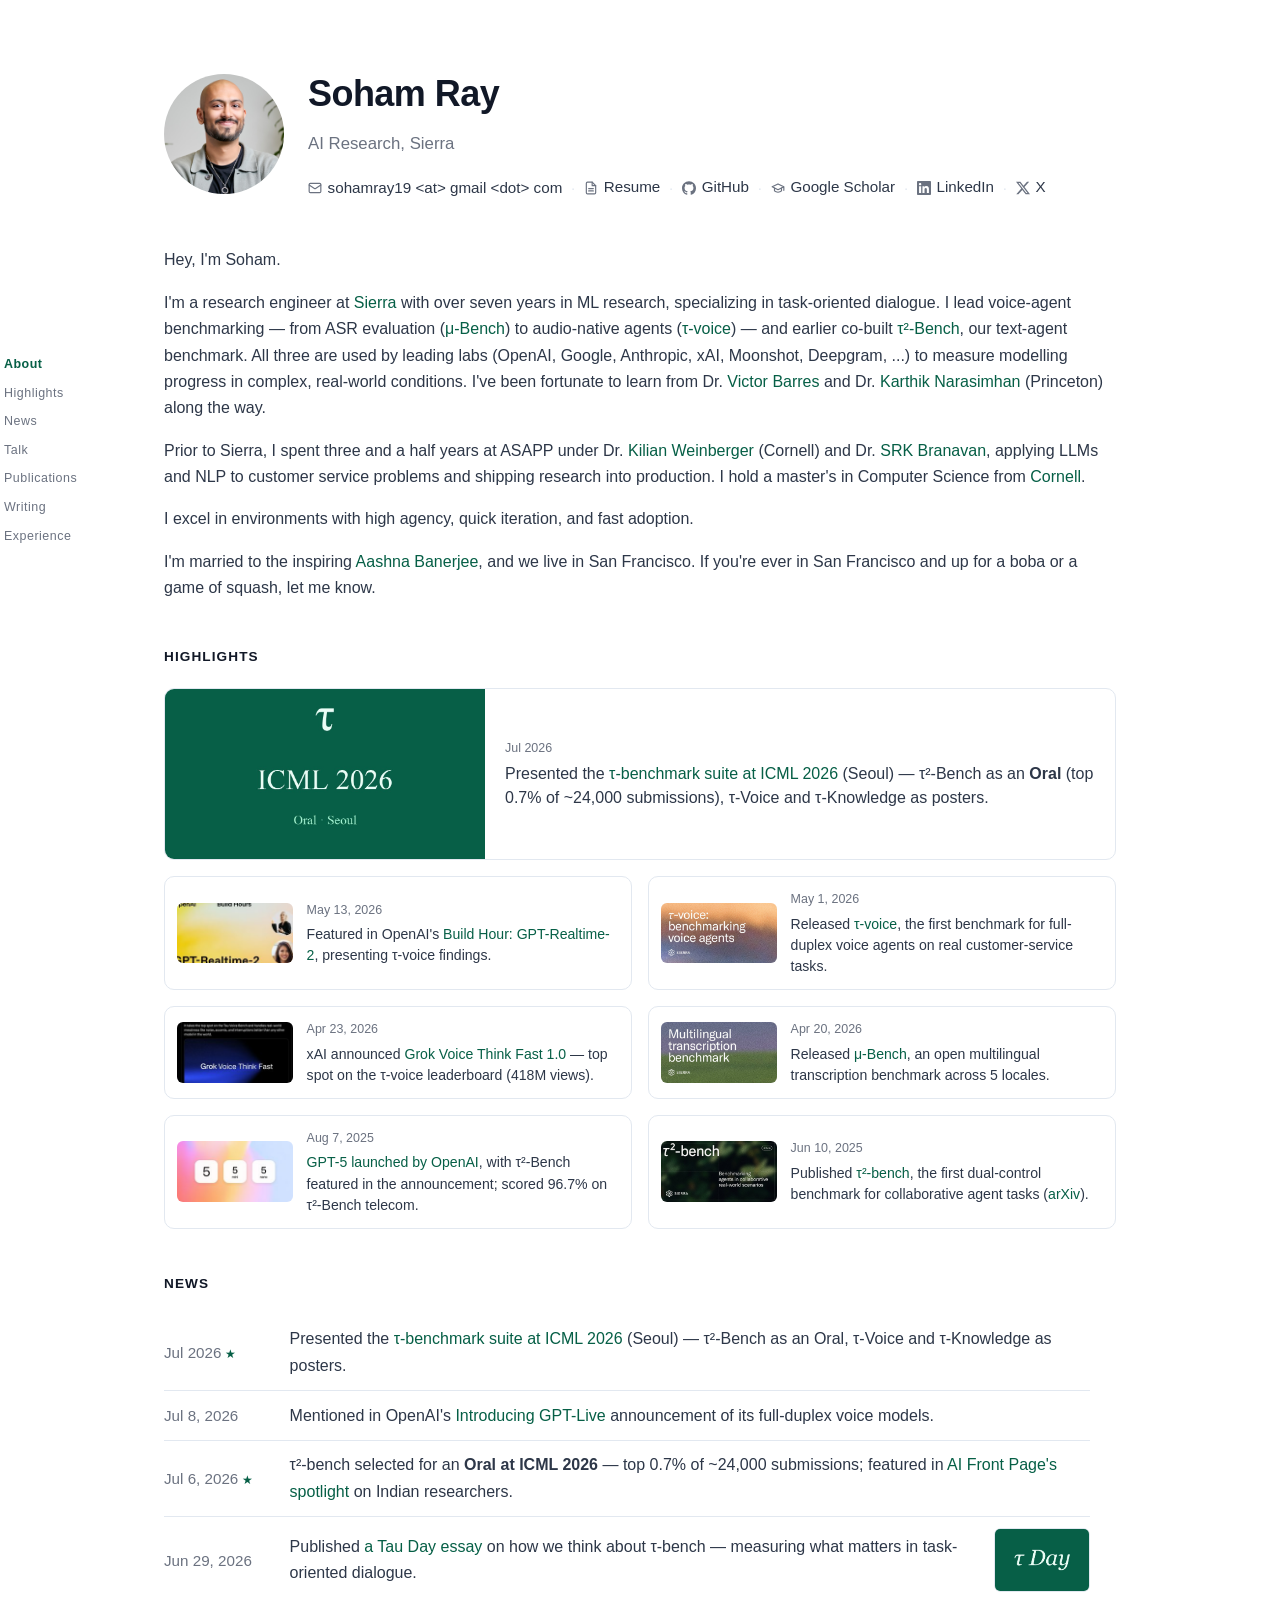
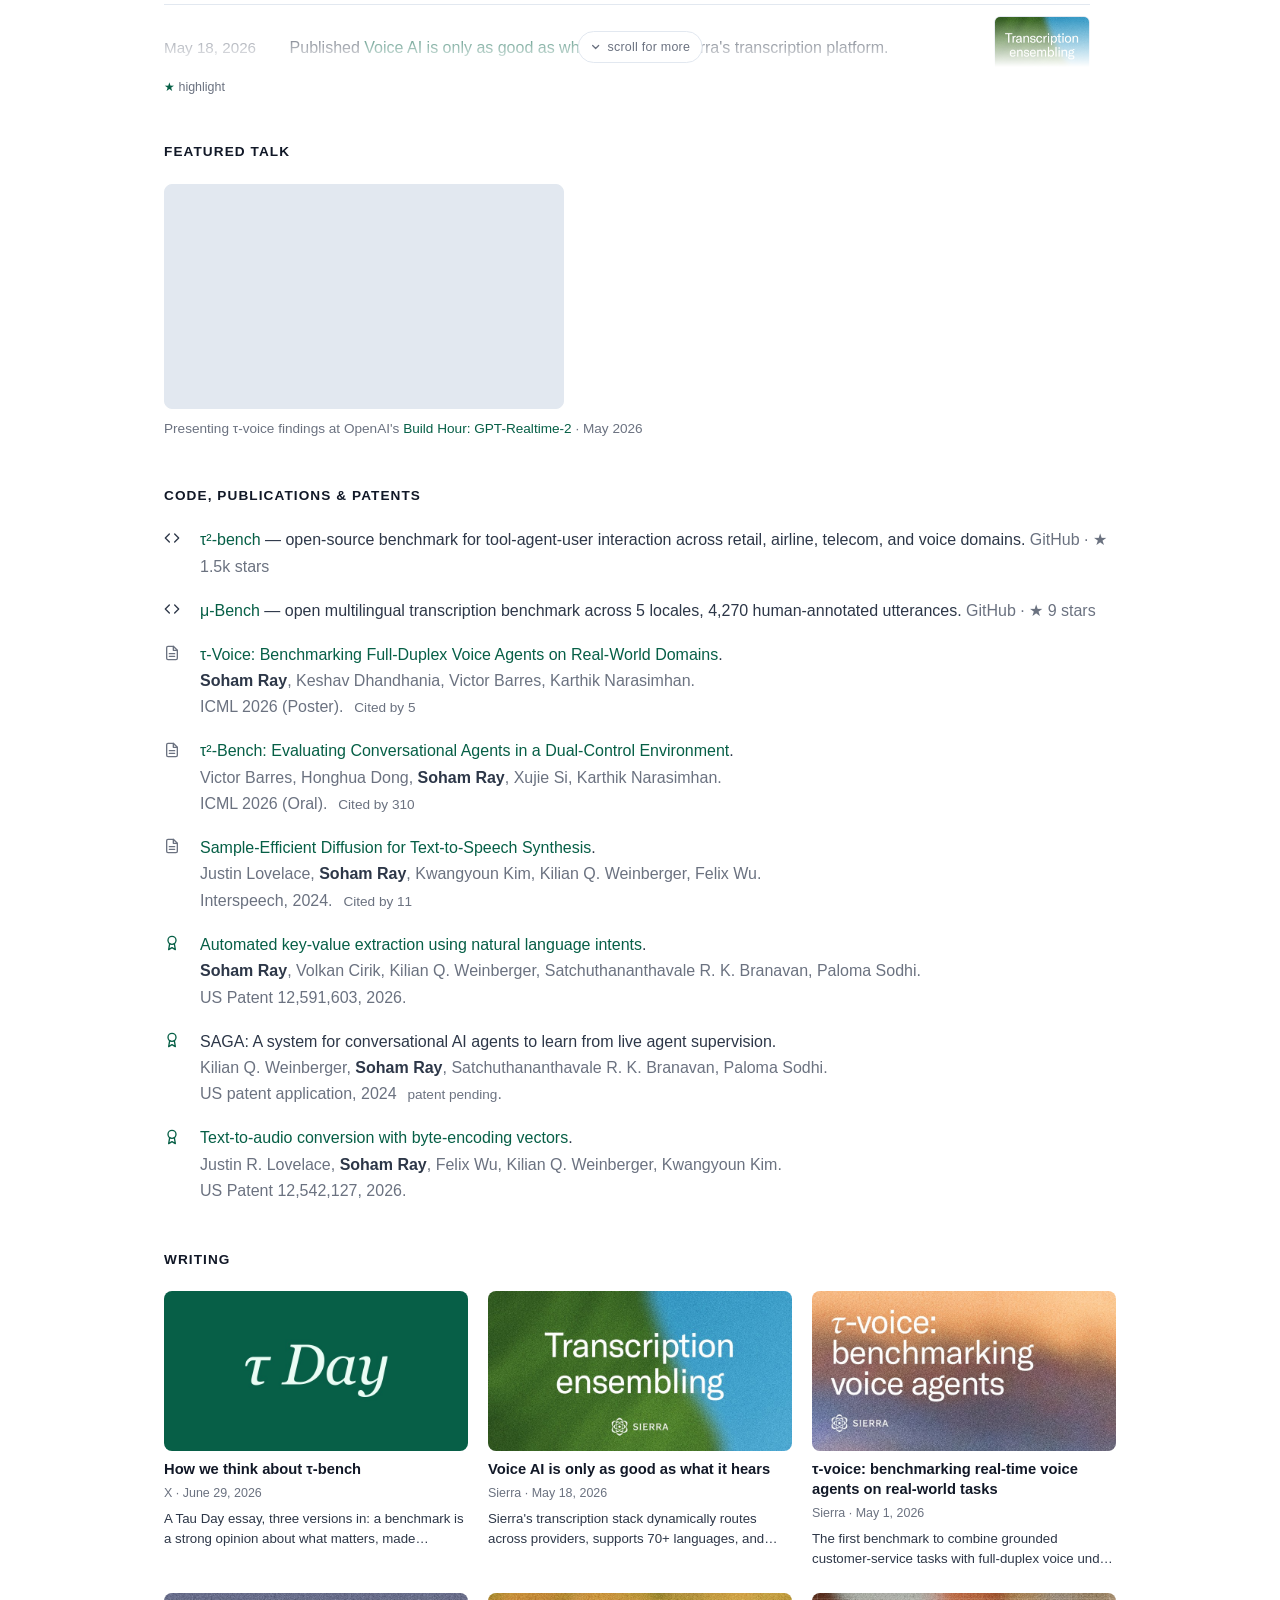
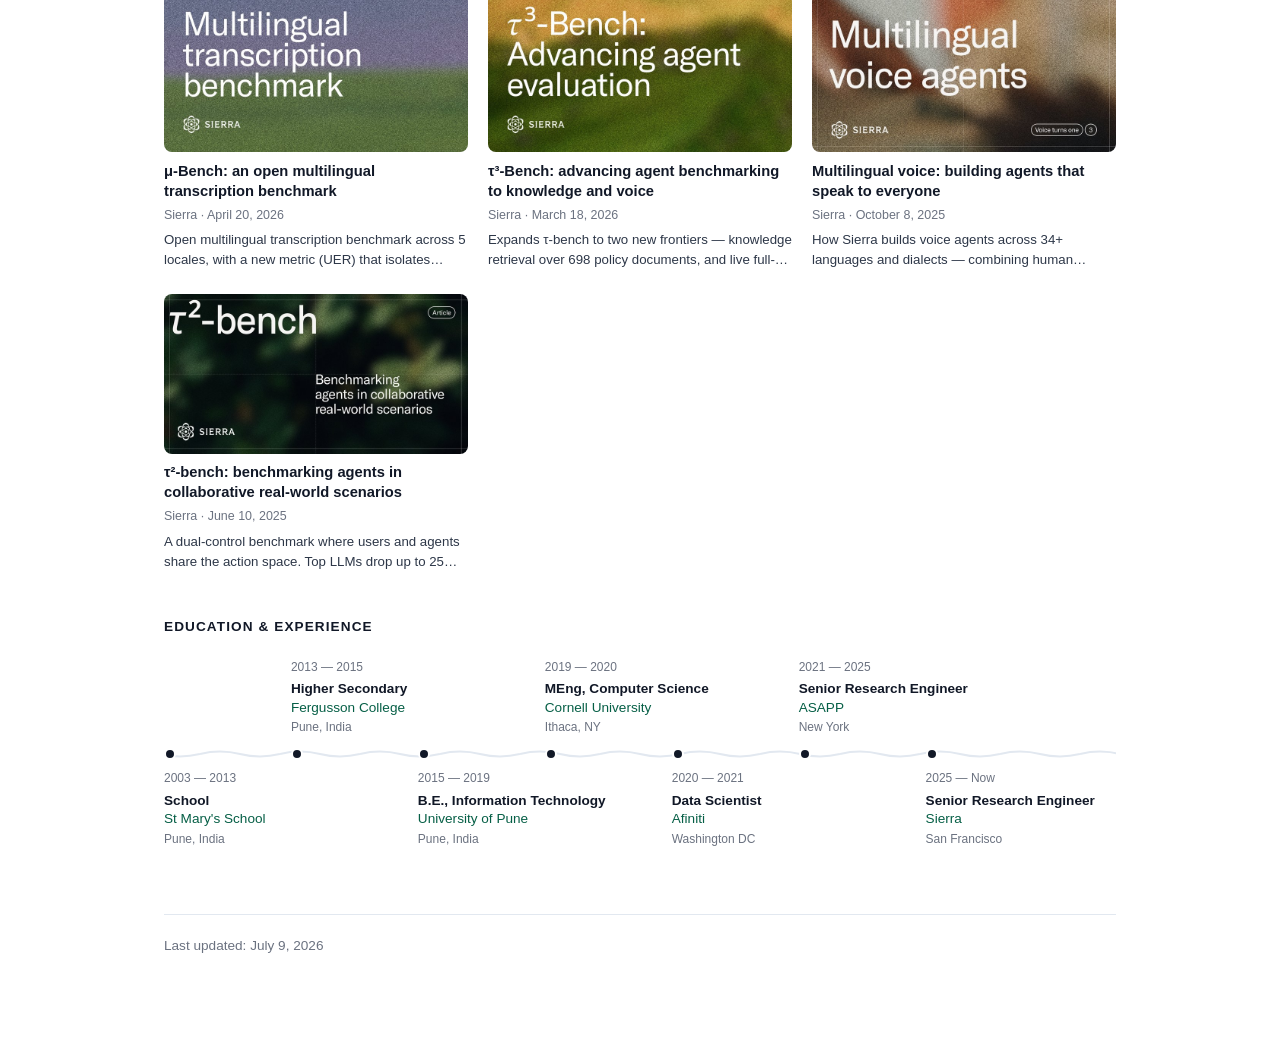
==== index.html @ 8e255f0f "Experience timeline: uniform black dots, no legend, wavy line - All timeline dots use the heading co" ====
<!doctype html>
<html lang="en">
  <head>
    <meta charset="utf-8" />
    <meta name="viewport" content="width=device-width, initial-scale=1" />
    <title>Soham Ray</title>
    <meta
      name="description"
      content="Soham Ray — AI Research at Sierra. Conversational AI agents, evaluation, LLMs."
    />
    <link rel="canonical" href="https://sohamray19.github.io/" />

    <!-- OpenGraph / Twitter cards -->
    <meta property="og:type" content="profile" />
    <meta property="og:title" content="Soham Ray — AI Research, Sierra" />
    <meta property="og:description" content="AI Research at Sierra. Voice-agent benchmarking (τ-voice, μ-Bench), τ²-Bench, conversational AI evaluation." />
    <meta property="og:url" content="https://sohamray19.github.io/" />
    <meta property="og:image" content="https://sohamray19.github.io/headshot.jpg" />
    <meta name="twitter:card" content="summary" />
    <meta name="twitter:title" content="Soham Ray — AI Research, Sierra" />
    <meta name="twitter:description" content="AI Research at Sierra. Voice-agent benchmarking (τ-voice, μ-Bench), τ²-Bench, conversational AI evaluation." />
    <meta name="twitter:image" content="https://sohamray19.github.io/headshot.jpg" />

    <!-- Structured data: this page is the entity home for Soham Ray -->
    <script type="application/ld+json">
    {
      "@context": "https://schema.org",
      "@type": "ProfilePage",
      "mainEntity": {
        "@type": "Person",
        "@id": "https://sohamray19.github.io/#soham-ray",
        "name": "Soham Ray",
        "url": "https://sohamray19.github.io/",
        "image": "https://sohamray19.github.io/headshot.jpg",
        "jobTitle": "AI Research Engineer",
        "description": "Research engineer at Sierra specializing in task-oriented dialogue and voice-agent benchmarking. Co-creator of τ²-Bench, τ-voice, and μ-Bench.",
        "worksFor": {
          "@type": "Organization",
          "name": "Sierra",
          "url": "https://sierra.ai"
        },
        "alumniOf": {
          "@type": "CollegeOrUniversity",
          "name": "Cornell University",
          "url": "https://www.cornell.edu"
        },
        "knowsAbout": [
          "Conversational AI",
          "Voice agents",
          "LLM evaluation",
          "Task-oriented dialogue",
          "AI agent benchmarking"
        ],
        "sameAs": [
          "https://www.wikidata.org/wiki/Q140477064",
          "https://x.com/sohmray",
          "https://sierra.ai/author/soham-ray",
          "https://github.com/soham-sierra",
          "https://github.com/sohamray19",
          "https://scholar.google.com/citations?user=gQu-jPFXHKgC",
          "https://www.linkedin.com/in/sohamray19/",
          "https://soham-sierra.github.io/"
        ]
      }
    }
    </script>

    <link rel="stylesheet" href="styles.css?v=2026-07-09i" />
  </head>
  <body>
    <nav class="toc" aria-label="Contents">
      <a href="#bio">About</a>
      <a href="#highlights">Highlights</a>
      <a href="#news">News</a>
      <a href="#talk">Talk</a>
      <a href="#publications">Publications</a>
      <a href="#writing">Writing</a>
      <a href="#experience">Experience</a>
    </nav>
    <main>
      <header>
        <img src="headshot.jpg" alt="Soham Ray" class="headshot" />
        <div class="header-text">
          <h1>Soham Ray</h1>
          <p class="title">AI Research, Sierra</p>
          <p class="contact">
            <span class="email">
              <svg class="icon" viewBox="0 0 24 24" fill="none" stroke="currentColor" stroke-width="2" stroke-linecap="round" stroke-linejoin="round" aria-hidden="true"><rect width="20" height="16" x="2" y="4" rx="2"/><path d="m22 7-8.97 5.7a1.94 1.94 0 0 1-2.06 0L2 7"/></svg>
              sohamray19 &lt;at&gt; gmail &lt;dot&gt; com
            </span>
            <span class="sep">·</span>
            <a href="resume.pdf">
              <svg class="icon" viewBox="0 0 24 24" fill="none" stroke="currentColor" stroke-width="2" stroke-linecap="round" stroke-linejoin="round" aria-hidden="true"><path d="M14 2H6a2 2 0 0 0-2 2v16a2 2 0 0 0 2 2h12a2 2 0 0 0 2-2V8z"/><polyline points="14 2 14 8 20 8"/><line x1="16" x2="8" y1="13" y2="13"/><line x1="16" x2="8" y1="17" y2="17"/></svg>
              Resume
            </a>
            <span class="sep">·</span>
            <a href="https://github.com/soham-sierra">
              <svg class="icon" viewBox="0 0 24 24" fill="currentColor" aria-hidden="true"><path d="M12 .297c-6.63 0-12 5.373-12 12 0 5.303 3.438 9.8 8.205 11.385.6.113.82-.258.82-.577 0-.285-.01-1.04-.015-2.04-3.338.724-4.042-1.61-4.042-1.61C4.422 18.07 3.633 17.7 3.633 17.7c-1.087-.744.084-.729.084-.729 1.205.084 1.838 1.236 1.838 1.236 1.07 1.835 2.809 1.305 3.495.998.108-.776.417-1.305.76-1.605-2.665-.3-5.466-1.332-5.466-5.93 0-1.31.465-2.38 1.235-3.22-.135-.303-.54-1.523.105-3.176 0 0 1.005-.322 3.3 1.23.96-.267 1.98-.4 3-.405 1.02.005 2.04.138 3 .405 2.28-1.552 3.285-1.23 3.285-1.23.645 1.653.24 2.873.12 3.176.765.84 1.23 1.91 1.23 3.22 0 4.61-2.805 5.625-5.475 5.92.42.36.81 1.096.81 2.22 0 1.606-.015 2.896-.015 3.286 0 .315.21.69.825.57C20.565 22.092 24 17.592 24 12.297c0-6.627-5.373-12-12-12"/></svg>
              GitHub
            </a>
            <span class="sep">·</span>
            <a href="https://scholar.google.com/citations?user=gQu-jPFXHKgC">
              <svg class="icon" viewBox="0 0 24 24" fill="none" stroke="currentColor" stroke-width="2" stroke-linecap="round" stroke-linejoin="round" aria-hidden="true"><path d="M22 10v6M2 10l10-5 10 5-10 5z"/><path d="M6 12v5c3 3 9 3 12 0v-5"/></svg>
              Google Scholar
            </a>
            <span class="sep">·</span>
            <a href="https://www.linkedin.com/in/sohamray19/">
              <svg class="icon" viewBox="0 0 24 24" fill="currentColor" aria-hidden="true"><path d="M20.447 20.452h-3.554v-5.569c0-1.328-.027-3.037-1.852-3.037-1.853 0-2.136 1.445-2.136 2.939v5.667H9.351V9h3.414v1.561h.046c.477-.9 1.637-1.85 3.37-1.85 3.601 0 4.267 2.37 4.267 5.455v6.286zM5.337 7.433c-1.144 0-2.063-.926-2.063-2.065 0-1.138.92-2.063 2.063-2.063 1.14 0 2.064.925 2.064 2.063 0 1.139-.925 2.065-2.064 2.065zm1.782 13.019H3.555V9h3.564v11.452zM22.225 0H1.771C.792 0 0 .774 0 1.729v20.542C0 23.227.792 24 1.771 24h20.451C23.2 24 24 23.227 24 22.271V1.729C24 .774 23.2 0 22.222 0h.003z"/></svg>
              LinkedIn
            </a>
            <span class="sep">·</span>
            <a href="https://x.com/sohmray">
              <svg class="icon" viewBox="0 0 24 24" fill="currentColor" aria-hidden="true"><path d="M18.901 1.153h3.68l-8.04 9.19L24 22.846h-7.406l-5.8-7.584-6.638 7.584H.474l8.6-9.83L0 1.154h7.594l5.243 6.932ZM17.61 20.644h2.039L6.486 3.24H4.298Z"/></svg>
              X
            </a>
          </p>
        </div>
      </header>

      <section id="bio">
        <p>Hey, I'm Soham.</p>
        <p>
          I'm a research engineer at <a href="https://sierra.ai">Sierra</a> with
          over seven years in ML research, specializing in task-oriented dialogue.
          I lead voice-agent benchmarking — from ASR evaluation
          (<a href="https://sierra.ai/blog/mu-bench-an-open-multilingual-transcription-benchmark">μ-Bench</a>)
          to audio-native agents
          (<a href="https://sierra.ai/blog/tau-voice-benchmarking-real-time-voice-agents-on-real-world-tasks">τ-voice</a>) —
          and earlier co-built
          <a href="https://github.com/sierra-research/tau2-bench">τ²-Bench</a>,
          our text-agent benchmark. All three are used by leading labs
          (OpenAI, Google, Anthropic, xAI, Moonshot, Deepgram, ...) to
          measure modelling progress in complex, real-world conditions. I've
          been fortunate to learn from
          Dr. <a href="https://scholar.google.com/citations?user=RpPIx5AAAAAJ&amp;hl=en">Victor Barres</a>
          and
          Dr. <a href="https://www.cs.princeton.edu/~karthikn/">Karthik Narasimhan</a>
          (Princeton) along the way.
        </p>
        <p>
          Prior to Sierra, I spent three and a half years at ASAPP under
          Dr. <a href="https://www.cs.cornell.edu/~kilian/">Kilian Weinberger</a>
          (Cornell) and Dr. <a href="https://www.linkedin.com/in/s-r-k-branavan-29475b4/">SRK Branavan</a>, applying LLMs and NLP to customer service
          problems and shipping research into production. I hold a master's in
          Computer Science from <a href="https://www.cs.cornell.edu">Cornell</a>.
        </p>
        <p>
          I excel in environments with high agency, quick iteration, and fast adoption.
        </p>
        <p>
          I'm married to the inspiring <a href="https://www.ciis.edu/profiles/aashna-banerjee">Aashna Banerjee</a>, and we live in San Francisco.
          If you're ever in San Francisco and up for a boba or a game of squash, let me know.
        </p>
      </section>

      <section id="highlights">
        <h2>Highlights</h2>
        <div class="hl-grid">
          <article class="hl-card hl-featured">
            <a class="hl-thumb" href="https://www.linkedin.com/posts/sierra_next-week-at-icml-2026-check-out-alexandra-activity-7478136609926799360-owX1" aria-label="ICML 2026"><img src="assets/highlights/icml-2026_thumb.jpg" alt="ICML 2026" loading="lazy"/></a>
            <div class="hl-body">
              <span class="date">Jul 2026</span>
              <p class="event">Presented the <a href="https://www.linkedin.com/posts/sierra_next-week-at-icml-2026-check-out-alexandra-activity-7478136609926799360-owX1">τ-benchmark suite at ICML 2026</a> (Seoul) — τ²-Bench as an <strong>Oral</strong> (top 0.7% of ~24,000 submissions), τ-Voice and τ-Knowledge as posters.</p>
            </div>
          </article>
          <article class="hl-card">
            <a class="hl-thumb" href="https://www.youtube.com/watch?v=qGS9Ghnq1RU" aria-label="OpenAI Build Hour"><img src="assets/highlights/openai-build-hour_thumb.jpg" alt="OpenAI Build Hour" loading="lazy"/></a>
            <div class="hl-body">
              <span class="date">May 13, 2026</span>
              <p class="event">Featured in OpenAI's <a href="https://www.youtube.com/watch?v=qGS9Ghnq1RU">Build Hour: GPT-Realtime-2</a>, presenting τ-voice findings.</p>
            </div>
          </article>
          <article class="hl-card">
            <a class="hl-thumb" href="https://sierra.ai/blog/tau-voice-benchmarking-real-time-voice-agents-on-real-world-tasks" aria-label="τ-voice"><img src="assets/highlights/tau-voice_thumb.jpg" alt="τ-voice" loading="lazy"/></a>
            <div class="hl-body">
              <span class="date">May 1, 2026</span>
              <p class="event">Released <a href="https://sierra.ai/blog/tau-voice-benchmarking-real-time-voice-agents-on-real-world-tasks">τ-voice</a>, the first benchmark for full-duplex voice agents on real customer-service tasks.</p>
            </div>
          </article>
          <article class="hl-card">
            <a class="hl-thumb" href="https://x.com/xai/status/2047441173569216721" aria-label="xAI Grok Voice"><img src="assets/highlights/xai-grok-voice_thumb.jpg" alt="xAI Grok Voice" loading="lazy"/></a>
            <div class="hl-body">
              <span class="date">Apr 23, 2026</span>
              <p class="event">xAI announced <a href="https://x.com/xai/status/2047441173569216721">Grok Voice Think Fast 1.0</a> — top spot on the τ-voice leaderboard (418M views).</p>
            </div>
          </article>
          <article class="hl-card">
            <a class="hl-thumb" href="https://sierra.ai/blog/mu-bench-an-open-multilingual-transcription-benchmark" aria-label="μ-Bench"><img src="assets/highlights/mu-bench_thumb.jpg" alt="μ-Bench" loading="lazy"/></a>
            <div class="hl-body">
              <span class="date">Apr 20, 2026</span>
              <p class="event">Released <a href="https://sierra.ai/blog/mu-bench-an-open-multilingual-transcription-benchmark">μ-Bench</a>, an open multilingual transcription benchmark across 5 locales.</p>
            </div>
          </article>
          <article class="hl-card">
            <a class="hl-thumb" href="https://openai.com/index/introducing-gpt-5-for-developers/" aria-label="GPT-5 launch"><img src="assets/highlights/gpt-5_thumb.jpg" alt="GPT-5 launch" loading="lazy"/></a>
            <div class="hl-body">
              <span class="date">Aug 7, 2025</span>
              <p class="event"><a href="https://openai.com/index/introducing-gpt-5-for-developers/">GPT-5 launched by OpenAI</a>, with τ²-Bench featured in the announcement; scored 96.7% on τ²-Bench telecom.</p>
            </div>
          </article>
          <article class="hl-card">
            <a class="hl-thumb" href="https://sierra.ai/blog/benchmarking-agents-in-collaborative-real-world-scenarios" aria-label="τ²-bench launch"><img src="assets/highlights/tau2-bench-blog_thumb.jpg" alt="τ²-bench launch" loading="lazy"/></a>
            <div class="hl-body">
              <span class="date">Jun 10, 2025</span>
              <p class="event">Published <a href="https://sierra.ai/blog/benchmarking-agents-in-collaborative-real-world-scenarios">τ²-bench</a>, the first dual-control benchmark for collaborative agent tasks (<a href="https://arxiv.org/abs/2506.07982">arXiv</a>).</p>
            </div>
          </article>
        </div>
      </section>

      <section id="news">
        <h2>News</h2>
        <div class="timeline-wrap">
          <div class="timeline-scroll">
            <ul class="timeline">
            <li class="milestone">
              <span class="date">Jul 2026</span>
              <span class="event">Presented the <a href="https://www.linkedin.com/posts/sierra_next-week-at-icml-2026-check-out-alexandra-activity-7478136609926799360-owX1">τ-benchmark suite at ICML 2026</a> (Seoul) — τ²-Bench as an Oral, τ-Voice and τ-Knowledge as posters.</span>
            </li>
            <li>
              <span class="date">Jul 8, 2026</span>
              <span class="event">Mentioned in OpenAI's <a href="https://openai.com/index/introducing-gpt-live/">Introducing GPT-Live</a> announcement of its full-duplex voice models.</span>
            </li>
            <li class="milestone">
              <span class="date">Jul 6, 2026</span>
              <span class="event">τ²-bench selected for an <strong>Oral at ICML 2026</strong> — top 0.7% of ~24,000 submissions; featured in <a href="https://aifront-page.com/indian-researchers-icml-2026-orals-spotlight/">AI Front Page's spotlight</a> on Indian researchers.</span>
            </li>
            <li>
              <span class="date">Jun 29, 2026</span>
              <span class="event">Published <a href="https://x.com/sohmray/article/2071630956562379143">a Tau Day essay</a> on how we think about τ-bench — measuring what matters in task-oriented dialogue.</span>
              <a class="thumb-link" href="https://x.com/sohmray/article/2071630956562379143" aria-label="Tau Day essay"><img class="thumb" src="assets/highlights/tau-day-essay_thumb.jpg" alt="Tau Day essay" loading="lazy"/></a>
            </li>
            <li>
              <span class="date">May 18, 2026</span>
              <span class="event">Published <a href="https://sierra.ai/blog/voice-ai-is-only-as-good-as-what-it-hears">Voice AI is only as good as what it hears</a> on Sierra's transcription platform.</span>
              <a class="thumb-link" href="https://sierra.ai/blog/voice-ai-is-only-as-good-as-what-it-hears" aria-label="Voice AI blog"><img class="thumb" src="assets/highlights/voice-ai-only-as-good_thumb.jpg" alt="Voice AI blog" loading="lazy"/></a>
            </li>
            <li class="milestone">
              <span class="date">May 13, 2026</span>
              <span class="event">Featured in OpenAI's <a href="https://www.youtube.com/watch?v=qGS9Ghnq1RU">Build Hour: GPT-Realtime-2</a>, presenting τ-voice findings.</span>
              <a class="thumb-link" href="https://www.youtube.com/watch?v=qGS9Ghnq1RU" aria-label="OpenAI Build Hour"><img class="thumb" src="assets/highlights/openai-build-hour_thumb.jpg" alt="OpenAI Build Hour" loading="lazy"/></a>
            </li>
            <li>
              <span class="date">May 12, 2026</span>
              <span class="event"><a href="https://www.linkedin.com/posts/artificial-analysis_announcing-agentic-performance-benchmarking-activity-7460001258456682497-d973">Artificial Analysis</a> launches τ-voice agentic performance benchmarking on its <a href="https://artificialanalysis.ai/speech-to-speech">Speech-to-Speech leaderboard</a>.</span>
              <a class="thumb-link" href="https://artificialanalysis.ai/speech-to-speech" aria-label="Artificial Analysis Speech-to-Speech"><img class="thumb" src="assets/highlights/aa-speech_thumb.jpg" alt="Artificial Analysis Speech-to-Speech" loading="lazy"/></a>
            </li>
            <li class="milestone">
              <span class="date">May 1, 2026</span>
              <span class="event">Released <a href="https://sierra.ai/blog/tau-voice-benchmarking-real-time-voice-agents-on-real-world-tasks">τ-voice</a>, the first benchmark for full-duplex voice agents on real customer-service tasks.</span>
              <a class="thumb-link" href="https://sierra.ai/blog/tau-voice-benchmarking-real-time-voice-agents-on-real-world-tasks" aria-label="τ-voice"><img class="thumb" src="assets/highlights/tau-voice_thumb.jpg" alt="τ-voice" loading="lazy"/></a>
            </li>
            <li class="milestone">
              <span class="date">Apr 23, 2026</span>
              <span class="event">xAI announced <a href="https://x.com/xai/status/2047441173569216721">Grok Voice Think Fast 1.0</a> — top spot on the τ-voice leaderboard (418M views).</span>
              <a class="thumb-link" href="https://x.com/xai/status/2047441173569216721" aria-label="xAI Grok Voice"><img class="thumb" src="assets/highlights/xai-grok-voice_thumb.jpg" alt="xAI Grok Voice" loading="lazy"/></a>
            </li>
            <li class="milestone">
              <span class="date">Apr 20, 2026</span>
              <span class="event">Released <a href="https://sierra.ai/blog/mu-bench-an-open-multilingual-transcription-benchmark">μ-Bench</a>, an open multilingual transcription benchmark across 5 locales.</span>
              <a class="thumb-link" href="https://sierra.ai/blog/mu-bench-an-open-multilingual-transcription-benchmark" aria-label="μ-Bench"><img class="thumb" src="assets/highlights/mu-bench_thumb.jpg" alt="μ-Bench" loading="lazy"/></a>
            </li>
            <li>
              <span class="date">Apr 13, 2026</span>
              <span class="event"><a href="https://x.com/tulseedoshi/status/2043705774308733131">Tulsee Doshi</a> and <a href="https://x.com/officiallogank/status/2042672082425712935">Logan Kilpatrick</a> (Google) announce Gemini 3.1 Flash Live tops the τ-voice leaderboard.</span>
              <a class="thumb-link" href="https://x.com/tulseedoshi/status/2043705774308733131" aria-label="Tulsee Doshi tweet"><img class="thumb" src="assets/highlights/tulsee-tau-voice_thumb.jpg" alt="Tulsee Doshi tweet" loading="lazy"/></a>
            </li>
            <li>
              <span class="date">Apr 13, 2026</span>
              <span class="event"><a href="https://github.com/sierra-research/tau2-bench/stargazers">τ²-bench</a> crosses 1,000 stars on GitHub.</span>
            </li>
            <li>
              <span class="date">Mar 18, 2026</span>
              <span class="event">Released <a href="https://sierra.ai/blog/bench-advancing-agent-benchmarking-to-knowledge-and-voice">τ³-Bench</a>, extending agent evaluation to knowledge retrieval and voice.</span>
              <a class="thumb-link" href="https://sierra.ai/blog/bench-advancing-agent-benchmarking-to-knowledge-and-voice" aria-label="τ³-Bench"><img class="thumb" src="assets/highlights/tau3-bench_thumb.jpg" alt="τ³-Bench" loading="lazy"/></a>
            </li>
            <li>
              <span class="date">Feb 19, 2026</span>
              <span class="event"><a href="https://blog.google/products/gemini/gemini-3/">Gemini 3.1 Pro Preview</a> reaches 99.30% on τ²-Bench.</span>
              <a class="thumb-link" href="https://blog.google/products/gemini/gemini-3/" aria-label="Gemini 3.1 Pro"><img class="thumb" src="assets/highlights/gemini-3_thumb.jpg" alt="Gemini 3.1 Pro" loading="lazy"/></a>
            </li>
            <li>
              <span class="date">Dec 17, 2025</span>
              <span class="event"><a href="https://blog.google/products/gemini/gemini-3-flash/">Gemini 3 Flash</a> released by Google; Gemini 3.1 Flash Live evaluated on the τ-voice leaderboard.</span>
              <a class="thumb-link" href="https://blog.google/products/gemini/gemini-3-flash/" aria-label="Gemini 3 Flash"><img class="thumb" src="assets/highlights/gemini-3-flash_thumb.jpg" alt="Gemini 3 Flash" loading="lazy"/></a>
            </li>
            <li>
              <span class="date">Nov 24, 2025</span>
              <span class="event"><a href="https://www.anthropic.com/news/claude-opus-4-5">Claude Opus 4.5</a> released by Anthropic; uses τ²-Bench in agentic evaluations.</span>
              <a class="thumb-link" href="https://www.anthropic.com/news/claude-opus-4-5" aria-label="Claude Opus 4.5"><img class="thumb" src="assets/highlights/claude-opus-4-5_thumb.jpg" alt="Claude Opus 4.5" loading="lazy"/></a>
            </li>
            <li>
              <span class="date">Nov 19, 2025</span>
              <span class="event"><a href="https://x.com/elonmusk/status/1991314630593941919">Elon Musk</a> highlights Grok 4.1 Fast topping <a href="https://artificialanalysis.ai/evaluations/tau2-bench">Artificial Analysis's τ²-Bench Telecom chart</a> over Gemini 3 (11M+ views).</span>
              <a class="thumb-link" href="https://x.com/elonmusk/status/1991314630593941919" aria-label="Elon Musk tweet"><img class="thumb" src="assets/highlights/elon-grok41_thumb.jpg" alt="Elon Musk tweet" loading="lazy"/></a>
            </li>
            <li>
              <span class="date">Nov 18, 2025</span>
              <span class="event"><a href="https://blog.google/products/gemini/gemini-3/">Gemini 3</a> released by Google; scored 85.40% on τ²-Bench.</span>
              <a class="thumb-link" href="https://blog.google/products/gemini/gemini-3/" aria-label="Gemini 3"><img class="thumb" src="assets/highlights/gemini-3_thumb.jpg" alt="Gemini 3" loading="lazy"/></a>
            </li>
            <li>
              <span class="date">Nov 2025</span>
              <span class="event">τ²-Bench tracked as an independent leaderboard on <a href="https://artificialanalysis.ai/evaluations/tau2-bench">Artificial Analysis</a>.</span>
              <a class="thumb-link" href="https://artificialanalysis.ai/evaluations/tau2-bench" aria-label="Artificial Analysis τ²-Bench"><img class="thumb" src="assets/highlights/aa-tau2_thumb.jpg" alt="Artificial Analysis τ²-Bench" loading="lazy"/></a>
            </li>
            <li>
              <span class="date">Oct 8, 2025</span>
              <span class="event">Published <a href="https://sierra.ai/blog/multilingual-voice-agents">Multilingual voice: building agents that speak to everyone</a> on Sierra's 34+ language support.</span>
              <a class="thumb-link" href="https://sierra.ai/blog/multilingual-voice-agents" aria-label="Multilingual voice blog"><img class="thumb" src="assets/highlights/multilingual-voice_thumb.jpg" alt="Multilingual voice blog" loading="lazy"/></a>
            </li>
            <li>
              <span class="date">Oct 6, 2025</span>
              <span class="event">τ²-Bench leaderboard <a href="https://github.com/sierra-research/tau2-bench/releases/tag/v0.2.0">v0.2.0</a> launched at taubench.com.</span>
              <a class="thumb-link" href="https://github.com/sierra-research/tau2-bench/releases/tag/v0.2.0" aria-label="τ²-Bench v0.2.0"><img class="thumb" src="assets/highlights/tau2-bench-blog_thumb.jpg" alt="τ²-Bench v0.2.0" loading="lazy"/></a>
            </li>
            <li>
              <span class="date">Sep 29, 2025</span>
              <span class="event"><a href="https://www.anthropic.com/news/claude-sonnet-4-5">Claude Sonnet 4.5</a> released by Anthropic; τ²-Bench used in evaluation.</span>
              <a class="thumb-link" href="https://www.anthropic.com/news/claude-sonnet-4-5" aria-label="Claude Sonnet 4.5"><img class="thumb" src="assets/highlights/claude-sonnet-4-5_thumb.jpg" alt="Claude Sonnet 4.5" loading="lazy"/></a>
            </li>
            <li class="milestone">
              <span class="date">Aug 7, 2025</span>
              <span class="event"><a href="https://openai.com/index/introducing-gpt-5-for-developers/">GPT-5 launched by OpenAI</a>, with τ²-Bench featured in the announcement; GPT-5 scored 96.7% on τ²-Bench telecom.</span>
              <a class="thumb-link" href="https://openai.com/index/introducing-gpt-5-for-developers/" aria-label="GPT-5 launch"><img class="thumb" src="assets/highlights/gpt-5_thumb.jpg" alt="GPT-5 launch" loading="lazy"/></a>
            </li>
            <li>
              <span class="date">Jul 11, 2025</span>
              <span class="event"><a href="https://moonshotai.github.io/Kimi-K2/">Kimi K2</a> released by Moonshot AI; scored 66.1 on τ²-Bench.</span>
              <a class="thumb-link" href="https://moonshotai.github.io/Kimi-K2/" aria-label="Kimi K2"><img class="thumb" src="assets/highlights/kimi-k2_thumb.jpg" alt="Kimi K2" loading="lazy"/></a>
            </li>
            <li class="milestone">
              <span class="date">Jun 10, 2025</span>
              <span class="event">Published <a href="https://sierra.ai/blog/benchmarking-agents-in-collaborative-real-world-scenarios">τ²-bench</a>, the first dual-control benchmark for collaborative agent tasks (<a href="https://arxiv.org/abs/2506.07982">arXiv 2506.07982</a>).</span>
              <a class="thumb-link" href="https://sierra.ai/blog/benchmarking-agents-in-collaborative-real-world-scenarios" aria-label="τ²-bench launch"><img class="thumb" src="assets/highlights/tau2-bench-blog_thumb.jpg" alt="τ²-bench launch" loading="lazy"/></a>
            </li>
            <li>
              <span class="date">Mar 2025</span>
              <span class="event">Joined <a href="https://sierra.ai">Sierra</a> as Senior Research Engineer under <a href="https://www.cs.princeton.edu/~karthikn/">Karthik Narasimhan</a>.</span>
            </li>
            <li>
              <span class="date">Sep 2024</span>
              <span class="event">Published <a href="https://arxiv.org/abs/2409.03717">Sample-Efficient Diffusion for Text-to-Speech Synthesis</a> at Interspeech 2024.</span>
            </li>
            <li>
              <span class="date">2024</span>
              <span class="event">Filed patent application for <strong>SAGA</strong>, a system for conversational AI agents to learn from live agent supervision (patent pending).</span>
            </li>
            <li>
              <span class="date">Sep 2023</span>
              <span class="event">Filed patent for <a href="https://patents.google.com/patent/US12542127">Text-to-audio conversion with byte-encoding vectors</a> (granted as US 12,542,127 in 2026).</span>
            </li>
            <li>
              <span class="date">Mar 2023</span>
              <span class="event">Won the Sphinx Hackathon at ASAPP — led a team to build a unified QA model trained on multi-task, multi-customer data that integrates horizontally across products.</span>
            </li>
            <li>
              <span class="date">Dec 2022</span>
              <span class="event">Filed patent for <a href="https://patents.google.com/patent/US12591603">Automated key-value extraction using natural language intents</a> (granted as US 12,591,603 in 2026).</span>
            </li>
            </ul>
          </div>
          <div class="timeline-hint" aria-hidden="true">
            <svg viewBox="0 0 24 24" fill="none" stroke="currentColor" stroke-width="2.5" stroke-linecap="round" stroke-linejoin="round"><polyline points="6 9 12 15 18 9"/></svg>
            scroll for more
          </div>
        </div>
        <p class="timeline-legend"><span class="legend-star">★</span> highlight</p>
      </section>

      <section id="talk">
        <h2>Featured Talk</h2>
        <div class="video-embed">
          <iframe
            src="https://www.youtube-nocookie.com/embed/qGS9Ghnq1RU"
            title="OpenAI Build Hour: GPT-Realtime-2 — presenting τ-voice"
            loading="lazy"
            allow="accelerometer; autoplay; clipboard-write; encrypted-media; gyroscope; picture-in-picture; web-share"
            allowfullscreen></iframe>
        </div>
        <p class="video-caption">Presenting τ-voice findings at OpenAI's <a href="https://www.youtube.com/watch?v=qGS9Ghnq1RU">Build Hour: GPT-Realtime-2</a> · May 2026</p>
      </section>

      <section id="publications">
        <h2>Code, Publications &amp; Patents</h2>
        <ol class="pubs">
          <li class="pub-code">
            <span class="pub-icon" aria-label="Code" title="Code">
              <svg viewBox="0 0 24 24" fill="none" stroke="currentColor" stroke-width="2" stroke-linecap="round" stroke-linejoin="round"><polyline points="16 18 22 12 16 6"/><polyline points="8 6 2 12 8 18"/></svg>
            </span>
            <div class="pub-body">
              <a href="https://github.com/sierra-research/tau2-bench">τ²-bench</a> — open-source benchmark for tool-agent-user interaction across retail, airline, telecom, and voice domains.
              <span class="venue">GitHub · ★ 1.5k stars</span>
            </div>
          </li>
          <li class="pub-code">
            <span class="pub-icon" aria-label="Code" title="Code">
              <svg viewBox="0 0 24 24" fill="none" stroke="currentColor" stroke-width="2" stroke-linecap="round" stroke-linejoin="round"><polyline points="16 18 22 12 16 6"/><polyline points="8 6 2 12 8 18"/></svg>
            </span>
            <div class="pub-body">
              <a href="https://github.com/sierra-research/mu-bench">μ-Bench</a> — open multilingual transcription benchmark across 5 locales, 4,270 human-annotated utterances.
              <span class="venue">GitHub · ★ 9 stars</span>
            </div>
          </li>
          <li class="pub-paper">
            <span class="pub-icon" aria-label="Paper" title="Paper">
              <svg viewBox="0 0 24 24" fill="none" stroke="currentColor" stroke-width="2" stroke-linecap="round" stroke-linejoin="round"><path d="M14 2H6a2 2 0 0 0-2 2v16a2 2 0 0 0 2 2h12a2 2 0 0 0 2-2V8z"/><polyline points="14 2 14 8 20 8"/><line x1="16" x2="8" y1="13" y2="13"/><line x1="16" x2="8" y1="17" y2="17"/></svg>
            </span>
            <div class="pub-body">
              <a href="https://arxiv.org/abs/2603.13686">τ-Voice: Benchmarking Full-Duplex Voice Agents on Real-World Domains</a>.
              <span class="authors"><strong>Soham Ray</strong>, Keshav Dhandhania, Victor Barres, Karthik Narasimhan.</span>
              <span class="venue">ICML 2026 (Poster). <span class="cites">Cited by 5</span></span>
            </div>
          </li>
          <li class="pub-paper">
            <span class="pub-icon" aria-label="Paper" title="Paper">
              <svg viewBox="0 0 24 24" fill="none" stroke="currentColor" stroke-width="2" stroke-linecap="round" stroke-linejoin="round"><path d="M14 2H6a2 2 0 0 0-2 2v16a2 2 0 0 0 2 2h12a2 2 0 0 0 2-2V8z"/><polyline points="14 2 14 8 20 8"/><line x1="16" x2="8" y1="13" y2="13"/><line x1="16" x2="8" y1="17" y2="17"/></svg>
            </span>
            <div class="pub-body">
              <a href="https://arxiv.org/abs/2506.07982">τ²-Bench: Evaluating Conversational Agents in a Dual-Control Environment</a>.
              <span class="authors">Victor Barres, Honghua Dong, <strong>Soham Ray</strong>, Xujie Si, Karthik Narasimhan.</span>
              <span class="venue">ICML 2026 (Oral). <span class="cites">Cited by 310</span></span>
            </div>
          </li>
          <li class="pub-paper">
            <span class="pub-icon" aria-label="Paper" title="Paper">
              <svg viewBox="0 0 24 24" fill="none" stroke="currentColor" stroke-width="2" stroke-linecap="round" stroke-linejoin="round"><path d="M14 2H6a2 2 0 0 0-2 2v16a2 2 0 0 0 2 2h12a2 2 0 0 0 2-2V8z"/><polyline points="14 2 14 8 20 8"/><line x1="16" x2="8" y1="13" y2="13"/><line x1="16" x2="8" y1="17" y2="17"/></svg>
            </span>
            <div class="pub-body">
              <a href="https://arxiv.org/abs/2409.03717">Sample-Efficient Diffusion for Text-to-Speech Synthesis</a>.
              <span class="authors">Justin Lovelace, <strong>Soham Ray</strong>, Kwangyoun Kim, Kilian Q. Weinberger, Felix Wu.</span>
              <span class="venue">Interspeech, 2024. <span class="cites">Cited by 11</span></span>
            </div>
          </li>
          <li class="pub-patent">
            <span class="pub-icon" aria-label="Patent" title="Patent">
              <svg viewBox="0 0 24 24" fill="none" stroke="currentColor" stroke-width="2" stroke-linecap="round" stroke-linejoin="round"><circle cx="12" cy="8" r="6"/><path d="M15.477 12.89 17 22l-5-3-5 3 1.523-9.11"/></svg>
            </span>
            <div class="pub-body">
              <a href="https://patents.google.com/patent/US12591603">Automated key-value extraction using natural language intents</a>.
              <span class="authors"><strong>Soham Ray</strong>, Volkan Cirik, Kilian Q. Weinberger, Satchuthananthavale R. K. Branavan, Paloma Sodhi.</span>
              <span class="venue">US Patent 12,591,603, 2026.</span>
            </div>
          </li>
          <li class="pub-patent">
            <span class="pub-icon" aria-label="Patent" title="Patent">
              <svg viewBox="0 0 24 24" fill="none" stroke="currentColor" stroke-width="2" stroke-linecap="round" stroke-linejoin="round"><circle cx="12" cy="8" r="6"/><path d="M15.477 12.89 17 22l-5-3-5 3 1.523-9.11"/></svg>
            </span>
            <div class="pub-body">
              SAGA: A system for conversational AI agents to learn from live agent supervision.
              <span class="authors">Kilian Q. Weinberger, <strong>Soham Ray</strong>, Satchuthananthavale R. K. Branavan, Paloma Sodhi.</span>
              <span class="venue">US patent application, 2024 <span class="cites">patent pending</span>.</span>
            </div>
          </li>
          <li class="pub-patent">
            <span class="pub-icon" aria-label="Patent" title="Patent">
              <svg viewBox="0 0 24 24" fill="none" stroke="currentColor" stroke-width="2" stroke-linecap="round" stroke-linejoin="round"><circle cx="12" cy="8" r="6"/><path d="M15.477 12.89 17 22l-5-3-5 3 1.523-9.11"/></svg>
            </span>
            <div class="pub-body">
              <a href="https://patents.google.com/patent/US12542127">Text-to-audio conversion with byte-encoding vectors</a>.
              <span class="authors">Justin R. Lovelace, <strong>Soham Ray</strong>, Felix Wu, Kilian Q. Weinberger, Kwangyoun Kim.</span>
              <span class="venue">US Patent 12,542,127, 2026.</span>
            </div>
          </li>
        </ol>
      </section>

      <section id="writing">
        <h2>Writing</h2>
        <div class="wr-grid">
          <article class="wr-card">
            <a class="wr-thumb" href="https://x.com/sohmray/article/2071630956562379143" aria-label="How we think about τ-bench"><img src="assets/highlights/tau-day-essay_thumb.jpg" alt="How we think about τ-bench" loading="lazy"/></a>
            <div class="wr-body">
              <a class="wr-title" href="https://x.com/sohmray/article/2071630956562379143">How we think about τ-bench</a>
              <span class="meta">X · June 29, 2026</span>
              <p class="wr-desc">A Tau Day essay, three versions in: a benchmark is a strong opinion about what matters, made measurable — τ's opinion is production realism in task-oriented dialogue.</p>
            </div>
          </article>
          <article class="wr-card">
            <a class="wr-thumb" href="https://sierra.ai/blog/voice-ai-is-only-as-good-as-what-it-hears" aria-label="Voice AI is only as good as what it hears"><img src="assets/highlights/voice-ai-only-as-good_thumb.jpg" alt="Voice AI is only as good as what it hears" loading="lazy"/></a>
            <div class="wr-body">
              <a class="wr-title" href="https://sierra.ai/blog/voice-ai-is-only-as-good-as-what-it-hears">Voice AI is only as good as what it hears</a>
              <span class="meta">Sierra · May 18, 2026</span>
              <p class="wr-desc">Sierra's transcription stack dynamically routes across providers, supports 70+ languages, and ensembles outputs to cut utterance error rate by ~25%.</p>
            </div>
          </article>
          <article class="wr-card">
            <a class="wr-thumb" href="https://sierra.ai/blog/tau-voice-benchmarking-real-time-voice-agents-on-real-world-tasks" aria-label="τ-voice: benchmarking real-time voice agents on real-world tasks"><img src="assets/highlights/tau-voice_thumb.jpg" alt="τ-voice: benchmarking real-time voice agents on real-world tasks" loading="lazy"/></a>
            <div class="wr-body">
              <a class="wr-title" href="https://sierra.ai/blog/tau-voice-benchmarking-real-time-voice-agents-on-real-world-tasks">τ-voice: benchmarking real-time voice agents on real-world tasks</a>
              <span class="meta">Sierra · May 1, 2026</span>
              <p class="wr-desc">The first benchmark to combine grounded customer-service tasks with full-duplex voice under realistic conditions — diverse accents, noise, and turn-taking.</p>
            </div>
          </article>
          <article class="wr-card">
            <a class="wr-thumb" href="https://sierra.ai/blog/mu-bench-an-open-multilingual-transcription-benchmark" aria-label="μ-Bench: an open multilingual transcription benchmark"><img src="assets/highlights/mu-bench_thumb.jpg" alt="μ-Bench: an open multilingual transcription benchmark" loading="lazy"/></a>
            <div class="wr-body">
              <a class="wr-title" href="https://sierra.ai/blog/mu-bench-an-open-multilingual-transcription-benchmark">μ-Bench: an open multilingual transcription benchmark</a>
              <span class="meta">Sierra · April 20, 2026</span>
              <p class="wr-desc">Open multilingual transcription benchmark across 5 locales, with a new metric (UER) that isolates meaning-changing errors from surface-level ones.</p>
            </div>
          </article>
          <article class="wr-card">
            <a class="wr-thumb" href="https://sierra.ai/blog/bench-advancing-agent-benchmarking-to-knowledge-and-voice" aria-label="τ³-Bench: advancing agent benchmarking to knowledge and voice"><img src="assets/highlights/tau3-bench_thumb.jpg" alt="τ³-Bench: advancing agent benchmarking to knowledge and voice" loading="lazy"/></a>
            <div class="wr-body">
              <a class="wr-title" href="https://sierra.ai/blog/bench-advancing-agent-benchmarking-to-knowledge-and-voice">τ³-Bench: advancing agent benchmarking to knowledge and voice</a>
              <span class="meta">Sierra · March 18, 2026</span>
              <p class="wr-desc">Expands τ-bench to two new frontiers — knowledge retrieval over 698 policy documents, and live full-duplex voice with realistic audio conditions.</p>
            </div>
          </article>
          <article class="wr-card">
            <a class="wr-thumb" href="https://sierra.ai/blog/multilingual-voice-agents" aria-label="Multilingual voice: building agents that speak to everyone"><img src="assets/highlights/multilingual-voice_thumb.jpg" alt="Multilingual voice: building agents that speak to everyone" loading="lazy"/></a>
            <div class="wr-body">
              <a class="wr-title" href="https://sierra.ai/blog/multilingual-voice-agents">Multilingual voice: building agents that speak to everyone</a>
              <span class="meta">Sierra · October 8, 2025</span>
              <p class="wr-desc">How Sierra builds voice agents across 34+ languages and dialects — combining human evaluation, automated benchmarking, and local language experts.</p>
            </div>
          </article>
          <article class="wr-card">
            <a class="wr-thumb" href="https://sierra.ai/blog/benchmarking-agents-in-collaborative-real-world-scenarios" aria-label="τ²-bench: benchmarking agents in collaborative real-world scenarios"><img src="assets/highlights/tau2-bench-blog_thumb.jpg" alt="τ²-bench: benchmarking agents in collaborative real-world scenarios" loading="lazy"/></a>
            <div class="wr-body">
              <a class="wr-title" href="https://sierra.ai/blog/benchmarking-agents-in-collaborative-real-world-scenarios">τ²-bench: benchmarking agents in collaborative real-world scenarios</a>
              <span class="meta">Sierra · June 10, 2025</span>
              <p class="wr-desc">A dual-control benchmark where users and agents share the action space. Top LLMs drop up to 25 points moving from solo to interactive mode.</p>
            </div>
          </article>
        </div>
      </section>

      <section id="experience">
        <h2>Education &amp; Experience</h2>
        <div class="exp-timeline">
          <ol class="exp-track">
            <li class="exp-school">
              <span class="exp-dot" aria-hidden="true"></span>
              <div class="exp-body">
                <span class="exp-years">2003 — 2013</span>
                <span class="exp-role">School</span>
                <span class="exp-org"><a href="https://www.smspune.com/">St Mary's School</a></span>
                <span class="exp-loc">Pune, India</span>
              </div>
            </li>
            <li class="exp-school">
              <span class="exp-dot" aria-hidden="true"></span>
              <div class="exp-body">
                <span class="exp-years">2013 — 2015</span>
                <span class="exp-role">Higher Secondary</span>
                <span class="exp-org"><a href="https://www.fergusson.edu/">Fergusson College</a></span>
                <span class="exp-loc">Pune, India</span>
              </div>
            </li>
            <li class="exp-school">
              <span class="exp-dot" aria-hidden="true"></span>
              <div class="exp-body">
                <span class="exp-years">2015 — 2019</span>
                <span class="exp-role">B.E., Information Technology</span>
                <span class="exp-org"><a href="http://www.unipune.ac.in/">University of Pune</a></span>
                <span class="exp-loc">Pune, India</span>
              </div>
            </li>
            <li class="exp-school">
              <span class="exp-dot" aria-hidden="true"></span>
              <div class="exp-body">
                <span class="exp-years">2019 — 2020</span>
                <span class="exp-role">MEng, Computer Science</span>
                <span class="exp-org"><a href="https://www.cs.cornell.edu">Cornell University</a></span>
                <span class="exp-loc">Ithaca, NY</span>
              </div>
            </li>
            <li class="exp-work">
              <span class="exp-dot" aria-hidden="true"></span>
              <div class="exp-body">
                <span class="exp-years">2020 — 2021</span>
                <span class="exp-role">Data Scientist</span>
                <span class="exp-org"><a href="https://www.afiniti.com">Afiniti</a></span>
                <span class="exp-loc">Washington DC</span>
              </div>
            </li>
            <li class="exp-work">
              <span class="exp-dot" aria-hidden="true"></span>
              <div class="exp-body">
                <span class="exp-years">2021 — 2025</span>
                <span class="exp-role">Senior Research Engineer</span>
                <span class="exp-org"><a href="https://www.asapp.com">ASAPP</a></span>
                <span class="exp-loc">New York</span>
              </div>
            </li>
            <li class="exp-work">
              <span class="exp-dot" aria-hidden="true"></span>
              <div class="exp-body">
                <span class="exp-years">2025 — Now</span>
                <span class="exp-role">Senior Research Engineer</span>
                <span class="exp-org"><a href="https://sierra.ai">Sierra</a></span>
                <span class="exp-loc">San Francisco</span>
              </div>
            </li>
          </ol>
        </div>
      </section>

      <footer>
        <p>Last updated: July 9, 2026</p>
      </footer>
    </main>
    <script>
      // Scrollspy: highlight the TOC link for the section in view
      (function () {
        var links = document.querySelectorAll(".toc a");
        var map = new Map();
        links.forEach(function (l) {
          var s = document.querySelector(l.getAttribute("href"));
          if (s) map.set(s, l);
        });
        var obs = new IntersectionObserver(
          function (entries) {
            entries.forEach(function (e) {
              if (e.isIntersecting) {
                links.forEach(function (l) { l.classList.remove("active"); });
                var link = map.get(e.target);
                if (link) link.classList.add("active");
              }
            });
          },
          { rootMargin: "-30% 0px -60% 0px" }
        );
        map.forEach(function (_l, s) { obs.observe(s); });
      })();
    </script>
  </body>
</html>
---- styles.css ----
:root {
  --font-sans: -apple-system, BlinkMacSystemFont, "Segoe UI", Roboto, Oxygen,
    Ubuntu, Cantarell, "Fira Sans", "Droid Sans", "Helvetica Neue", sans-serif;
  --font-mono: ui-monospace, SFMono-Regular, Menlo, Monaco, Consolas, monospace;

  --bg: #ffffff;
  --text: #2d3748;
  --heading: #111827;
  --meta: #6b7280;
  --border: #e2e8f0;
  --accent: #065f46;
  --accent-hover: #047857;

  --content-width: 1000px;
}

* {
  box-sizing: border-box;
}

html {
  scroll-behavior: smooth;
}

html,
body {
  margin: 0;
  padding: 0;
  background: var(--bg);
  color: var(--text);
  font-family: var(--font-sans);
  font-size: 16px;
  line-height: 1.65;
  -webkit-font-smoothing: antialiased;
  -moz-osx-font-smoothing: grayscale;
}

main {
  max-width: var(--content-width);
  margin: 0 auto;
  padding: 4rem 1.5rem 6rem;
}

header {
  margin-bottom: 2.75rem;
  display: flex;
  align-items: center;
  gap: 1.5rem;
}

.headshot {
  width: 120px;
  height: 120px;
  border-radius: 50%;
  object-fit: cover;
  flex-shrink: 0;
}

.header-text {
  min-width: 0;
}

h1 {
  color: var(--heading);
  font-size: 2.25rem;
  font-weight: 700;
  letter-spacing: -0.015em;
  margin: 0 0 0.4rem;
}

.title {
  color: var(--meta);
  font-size: 1.05rem;
  margin: 0 0 1rem;
}

.contact {
  margin: 0;
  font-size: 0.95rem;
  color: var(--meta);
  display: flex;
  flex-wrap: wrap;
  align-items: center;
  gap: 0.15rem 0;
  line-height: 1.9;
}

.contact a,
.contact .email {
  color: var(--text);
  display: inline-flex;
  align-items: center;
  gap: 0.35rem;
}

.contact .icon {
  width: 14px;
  height: 14px;
  flex-shrink: 0;
  color: var(--meta);
}

.contact a:hover .icon {
  color: var(--accent-hover);
}

.contact .sep {
  color: var(--border);
  margin: 0 0.55rem;
}

a {
  color: var(--accent);
  text-decoration: none;
  border-bottom: 1px solid transparent;
  transition: color 0.15s ease, border-color 0.15s ease;
}

a:hover {
  color: var(--accent-hover);
  border-bottom-color: var(--accent-hover);
}

section {
  margin-top: 2.75rem;
  scroll-margin-top: 2rem;
}

/* Minimal left table of contents (wide screens only) */
.toc {
  position: fixed;
  top: 50%;
  left: calc(50% - var(--content-width) / 2 - 8.5rem);
  transform: translateY(-50%);
  display: flex;
  flex-direction: column;
  gap: 0.5rem;
  font-size: 0.78rem;
  letter-spacing: 0.04em;
  z-index: 10;
}

.toc a {
  color: var(--meta);
  border-bottom: none;
}

.toc a:hover {
  color: var(--accent-hover);
  border-bottom: none;
}

.toc a.active {
  color: var(--accent);
  font-weight: 600;
}

@media (max-width: 1279px) {
  .toc {
    display: none;
  }
}

h2 {
  color: var(--heading);
  font-size: 0.85rem;
  font-weight: 600;
  letter-spacing: 0.08em;
  text-transform: uppercase;
  margin: 0 0 1.25rem;
}

#bio p {
  margin: 0 0 1rem;
}

#bio p:last-child {
  margin-bottom: 0;
}


.pubs {
  list-style: none;
  padding: 0;
  margin: 0;
}

.pubs > li {
  display: grid;
  grid-template-columns: 1.75rem 1fr;
  gap: 0.25rem 0.5rem;
  margin-bottom: 1.1rem;
}

.pubs > li:last-child {
  margin-bottom: 0;
}

.pub-icon {
  display: inline-flex;
  align-items: flex-start;
  justify-content: flex-start;
  color: var(--meta);
  padding-top: 0.2rem;
}

.pub-icon svg {
  width: 16px;
  height: 16px;
}

.pubs > li.pub-patent .pub-icon {
  color: var(--accent);
}

.pubs > li.pub-code .pub-icon {
  color: var(--text);
}

.pub-body {
  min-width: 0;
}

.pubs .authors,
.pubs .venue {
  color: var(--meta);
}

.pubs .authors {
  display: block;
}

.pubs .authors strong {
  color: var(--text);
  font-weight: 600;
}

/* Writing: borderless blog-roll tiles */
.wr-grid {
  display: grid;
  grid-template-columns: repeat(3, 1fr);
  gap: 1.5rem 1.25rem;
}

.wr-card {
  min-width: 0;
}

.wr-thumb {
  display: block;
  border-bottom: none;
  aspect-ratio: 40 / 21;
  background: var(--border);
  border-radius: 8px;
  overflow: hidden;
  margin-bottom: 0.6rem;
  transition: transform 0.15s ease, box-shadow 0.15s ease;
}

.wr-thumb:hover {
  border-bottom: none;
  transform: translateY(-2px);
  box-shadow: 0 6px 18px rgba(17, 24, 39, 0.12);
}

.wr-thumb img {
  width: 100%;
  height: 100%;
  object-fit: cover;
  display: block;
}

.wr-title {
  display: block;
  font-weight: 600;
  font-size: 0.92rem;
  color: var(--heading);
  margin-bottom: 0.15rem;
  line-height: 1.35;
}

.wr-title:hover {
  color: var(--accent-hover);
}

.wr-card .meta {
  display: block;
  color: var(--meta);
  font-size: 0.78rem;
  font-variant-numeric: tabular-nums;
  margin-bottom: 0.3rem;
}

.wr-desc {
  margin: 0;
  color: var(--text);
  font-size: 0.83rem;
  line-height: 1.5;
  display: -webkit-box;
  -webkit-line-clamp: 2;
  -webkit-box-orient: vertical;
  overflow: hidden;
}

@media (max-width: 700px) {
  .wr-grid {
    grid-template-columns: 1fr;
  }
}

@media (min-width: 701px) and (max-width: 900px) {
  .wr-grid {
    grid-template-columns: repeat(2, 1fr);
  }
}

/* Highlights: card grid with featured hero */
.hl-grid {
  display: grid;
  grid-template-columns: repeat(2, 1fr);
  gap: 1rem;
}

.hl-card {
  border: 1px solid var(--border);
  border-radius: 10px;
  padding: 0.75rem;
  display: grid;
  grid-template-columns: 116px 1fr;
  gap: 0.85rem;
  align-items: center;
  transition: transform 0.15s ease, box-shadow 0.15s ease;
}

.hl-card:hover {
  transform: translateY(-2px);
  box-shadow: 0 6px 18px rgba(17, 24, 39, 0.1);
}

.hl-thumb {
  display: block;
  border-bottom: none;
  aspect-ratio: 40 / 21;
  background: var(--border);
  border-radius: 6px;
  overflow: hidden;
}

.hl-thumb:hover {
  border-bottom: none;
}

.hl-thumb img {
  width: 100%;
  height: 100%;
  object-fit: cover;
  display: block;
}

.hl-body {
  min-width: 0;
}

.hl-body .date {
  display: block;
  color: var(--meta);
  font-size: 0.78rem;
  font-variant-numeric: tabular-nums;
  margin-bottom: 0.25rem;
}

.hl-body .event {
  margin: 0;
  font-size: 0.88rem;
  line-height: 1.5;
}

.hl-featured {
  grid-column: 1 / -1;
  grid-template-columns: minmax(0, 320px) 1fr;
  padding: 0;
  gap: 0;
  overflow: hidden;
}

.hl-featured .hl-thumb {
  height: 100%;
  aspect-ratio: auto;
  min-height: 170px;
  border-radius: 0;
}

.hl-featured .hl-body {
  padding: 1rem 1.25rem;
}

.hl-featured .hl-body .event {
  font-size: 1rem;
}

@media (max-width: 700px) {
  .hl-grid {
    grid-template-columns: 1fr;
  }

  .hl-featured {
    grid-template-columns: 1fr;
  }

  .hl-featured .hl-thumb {
    aspect-ratio: 40 / 21;
    min-height: 0;
  }
}

.timeline-wrap {
  position: relative;
}

.timeline-scroll {
  max-height: 22rem;
  overflow-y: scroll;
  padding-right: 1rem;
  scrollbar-gutter: stable;
  mask-image: linear-gradient(
    to bottom,
    black,
    black calc(100% - 3rem),
    transparent
  );
  -webkit-mask-image: linear-gradient(
    to bottom,
    black,
    black calc(100% - 3rem),
    transparent
  );
  scrollbar-width: thin;
  scrollbar-color: var(--meta) var(--border);
}

.timeline-scroll::-webkit-scrollbar {
  width: 10px;
}

.timeline-scroll::-webkit-scrollbar-track {
  background: var(--border);
  border-radius: 5px;
}

.timeline-scroll::-webkit-scrollbar-thumb {
  background: var(--meta);
  border-radius: 5px;
  border: 2px solid var(--border);
}

.timeline-scroll::-webkit-scrollbar-thumb:hover {
  background: var(--heading);
}

.timeline-hint {
  position: absolute;
  bottom: 0.25rem;
  left: 50%;
  transform: translateX(-50%);
  display: inline-flex;
  align-items: center;
  gap: 0.35rem;
  padding: 0.3rem 0.7rem;
  font-size: 0.78rem;
  color: var(--meta);
  background: var(--bg);
  border: 1px solid var(--border);
  border-radius: 999px;
  pointer-events: none;
  letter-spacing: 0.02em;
}

.timeline-hint svg {
  width: 12px;
  height: 12px;
}

.timeline {
  list-style: none;
  padding: 0;
  margin: 0;
}

.timeline > li {
  display: grid;
  grid-template-columns: 7rem 1fr auto;
  gap: 0.85rem;
  padding: 0.7rem 0;
  border-top: 1px solid var(--border);
  align-items: center;
}

.timeline > li:first-child {
  border-top: none;
}

.timeline .date {
  color: var(--meta);
  font-variant-numeric: tabular-nums;
  font-size: 0.95rem;
}

.timeline .event {
  color: var(--text);
}

.timeline .thumb-link {
  display: block;
  flex-shrink: 0;
  border-bottom: none;
  line-height: 0;
  border-radius: 6px;
  overflow: hidden;
  transition: transform 0.15s ease, box-shadow 0.15s ease;
}

.timeline .thumb-link:hover {
  transform: translateY(-1px);
  box-shadow: 0 4px 12px rgba(17, 24, 39, 0.15);
  border-bottom: none;
}

.timeline .thumb {
  display: block;
  width: 96px;
  height: 64px;
  object-fit: cover;
  border: 1px solid var(--border);
  border-radius: 6px;
}

/* Milestone rows: starred */
.timeline > li.milestone .date::after {
  content: " ★";
  color: var(--accent);
  font-size: 0.8em;
}

.timeline-legend {
  margin: 0.6rem 0 0;
  color: var(--meta);
  font-size: 0.78rem;
}

.timeline-legend .legend-star {
  color: var(--accent);
}

/* Featured talk embed */
.video-embed {
  aspect-ratio: 16 / 9;
  max-width: 400px;
  border-radius: 8px;
  overflow: hidden;
  border: 1px solid var(--border);
  background: var(--border);
}

.video-embed iframe {
  width: 100%;
  height: 100%;
  border: 0;
  display: block;
}

.video-caption {
  margin: 0.6rem 0 0;
  color: var(--meta);
  font-size: 0.85rem;
}

.pubs .cites {
  display: inline;
  margin-left: 0.4rem;
  color: var(--meta);
  font-size: 0.85rem;
}

footer {
  margin-top: 3.5rem;
  padding-top: 1.25rem;
  border-top: 1px solid var(--border);
  color: var(--meta);
  font-size: 0.85rem;
}

footer p {
  margin: 0;
}

/* Education & Experience: horizontal timeline */
.exp-timeline {
  overflow-x: auto;
  padding-bottom: 0.5rem;
  scrollbar-width: thin;
  scrollbar-color: var(--meta) transparent;
}

.exp-track {
  list-style: none;
  margin: 0;
  padding: 0;
  display: grid;
  grid-template-columns: repeat(7, 1fr) 0.5fr;
  grid-template-rows: auto 12px auto;
  min-width: 800px;
}

.exp-track::before {
  content: "";
  grid-row: 2;
  grid-column: 1 / -1;
  align-self: center;
  height: 14px;
  background: url("data:image/svg+xml,%3Csvg xmlns='http://www.w3.org/2000/svg' width='80' height='14' viewBox='0 0 80 14'%3E%3Cpath d='M0 7 Q 20 2 40 7 T 80 7' fill='none' stroke='%23e2e8f0' stroke-width='2'/%3E%3C/svg%3E") repeat-x center / 80px 14px;
}

.exp-track > li {
  display: contents;
}

.exp-dot {
  grid-row: 2;
  align-self: center;
  justify-self: start;
  width: 12px;
  height: 12px;
  border-radius: 50%;
  background: var(--heading);
  border: 2px solid var(--bg);
  z-index: 1;
}

.exp-body {
  grid-row: 3;
  align-self: start;
  padding: 0.6rem 1.1rem 0 0;
  display: flex;
  flex-direction: column;
}

.exp-track > li:nth-child(even) .exp-body {
  grid-row: 1;
  align-self: end;
  padding: 0 1.1rem 0.6rem 0;
}

.exp-track > li:nth-child(1) .exp-dot { grid-column: 1; }
.exp-track > li:nth-child(2) .exp-dot { grid-column: 2; }
.exp-track > li:nth-child(3) .exp-dot { grid-column: 3; }
.exp-track > li:nth-child(4) .exp-dot { grid-column: 4; }
.exp-track > li:nth-child(5) .exp-dot { grid-column: 5; }
.exp-track > li:nth-child(6) .exp-dot { grid-column: 6; }
.exp-track > li:nth-child(7) .exp-dot { grid-column: 7; }

.exp-track > li:nth-child(1) .exp-body { grid-column: 1 / span 2; }
.exp-track > li:nth-child(2) .exp-body { grid-column: 2 / span 2; }
.exp-track > li:nth-child(3) .exp-body { grid-column: 3 / span 2; }
.exp-track > li:nth-child(4) .exp-body { grid-column: 4 / span 2; }
.exp-track > li:nth-child(5) .exp-body { grid-column: 5 / span 2; }
.exp-track > li:nth-child(6) .exp-body { grid-column: 6 / span 2; }
.exp-track > li:nth-child(7) .exp-body { grid-column: 7 / span 2; }

.exp-years {
  color: var(--meta);
  font-size: 0.75rem;
  font-variant-numeric: tabular-nums;
  margin-bottom: 0.15rem;
  white-space: nowrap;
}

.exp-role {
  color: var(--heading);
  font-weight: 600;
  font-size: 0.85rem;
  line-height: 1.35;
}

.exp-org {
  font-size: 0.85rem;
  line-height: 1.35;
}

.exp-loc {
  color: var(--meta);
  font-size: 0.75rem;
  margin-top: 0.1rem;
}

@media (max-width: 600px) {
  main {
    padding: 2.5rem 1.25rem 4rem;
  }

  header {
    flex-direction: column;
    align-items: flex-start;
    gap: 1rem;
  }

  .headshot {
    width: 96px;
    height: 96px;
  }

  h1 {
    font-size: 1.85rem;
  }

  .contact {
    font-size: 0.9rem;
  }

  .timeline > li {
    grid-template-columns: 1fr auto;
    gap: 0.15rem 0.75rem;
    align-items: start;
  }

  .timeline .date {
    grid-column: 1;
    grid-row: 1;
  }

  .timeline .event {
    grid-column: 1;
    grid-row: 2;
  }

  .timeline .thumb-link {
    grid-column: 2;
    grid-row: 1 / span 2;
    align-self: center;
  }

  .timeline .thumb {
    width: 72px;
    height: 48px;
  }

  .hl-card:not(.hl-featured) {
    grid-template-columns: 92px 1fr;
    gap: 0.7rem;
  }
}
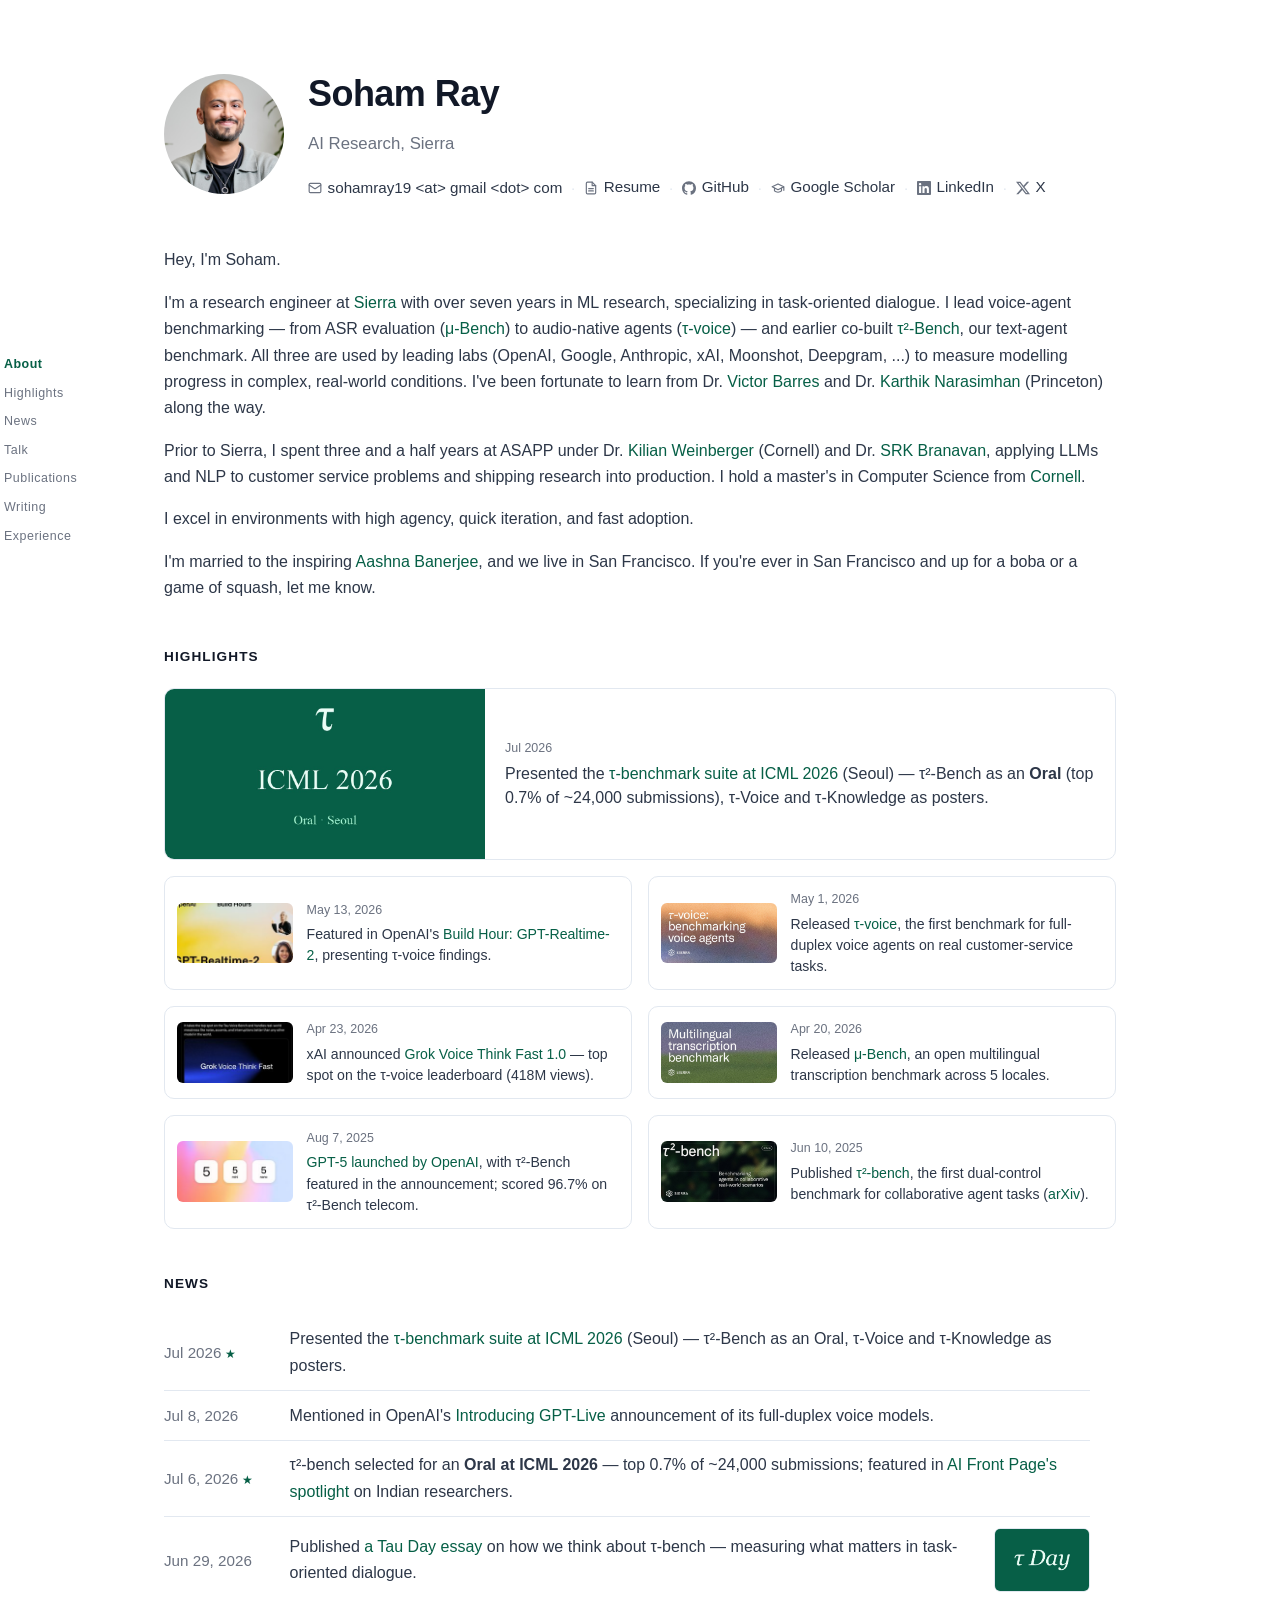
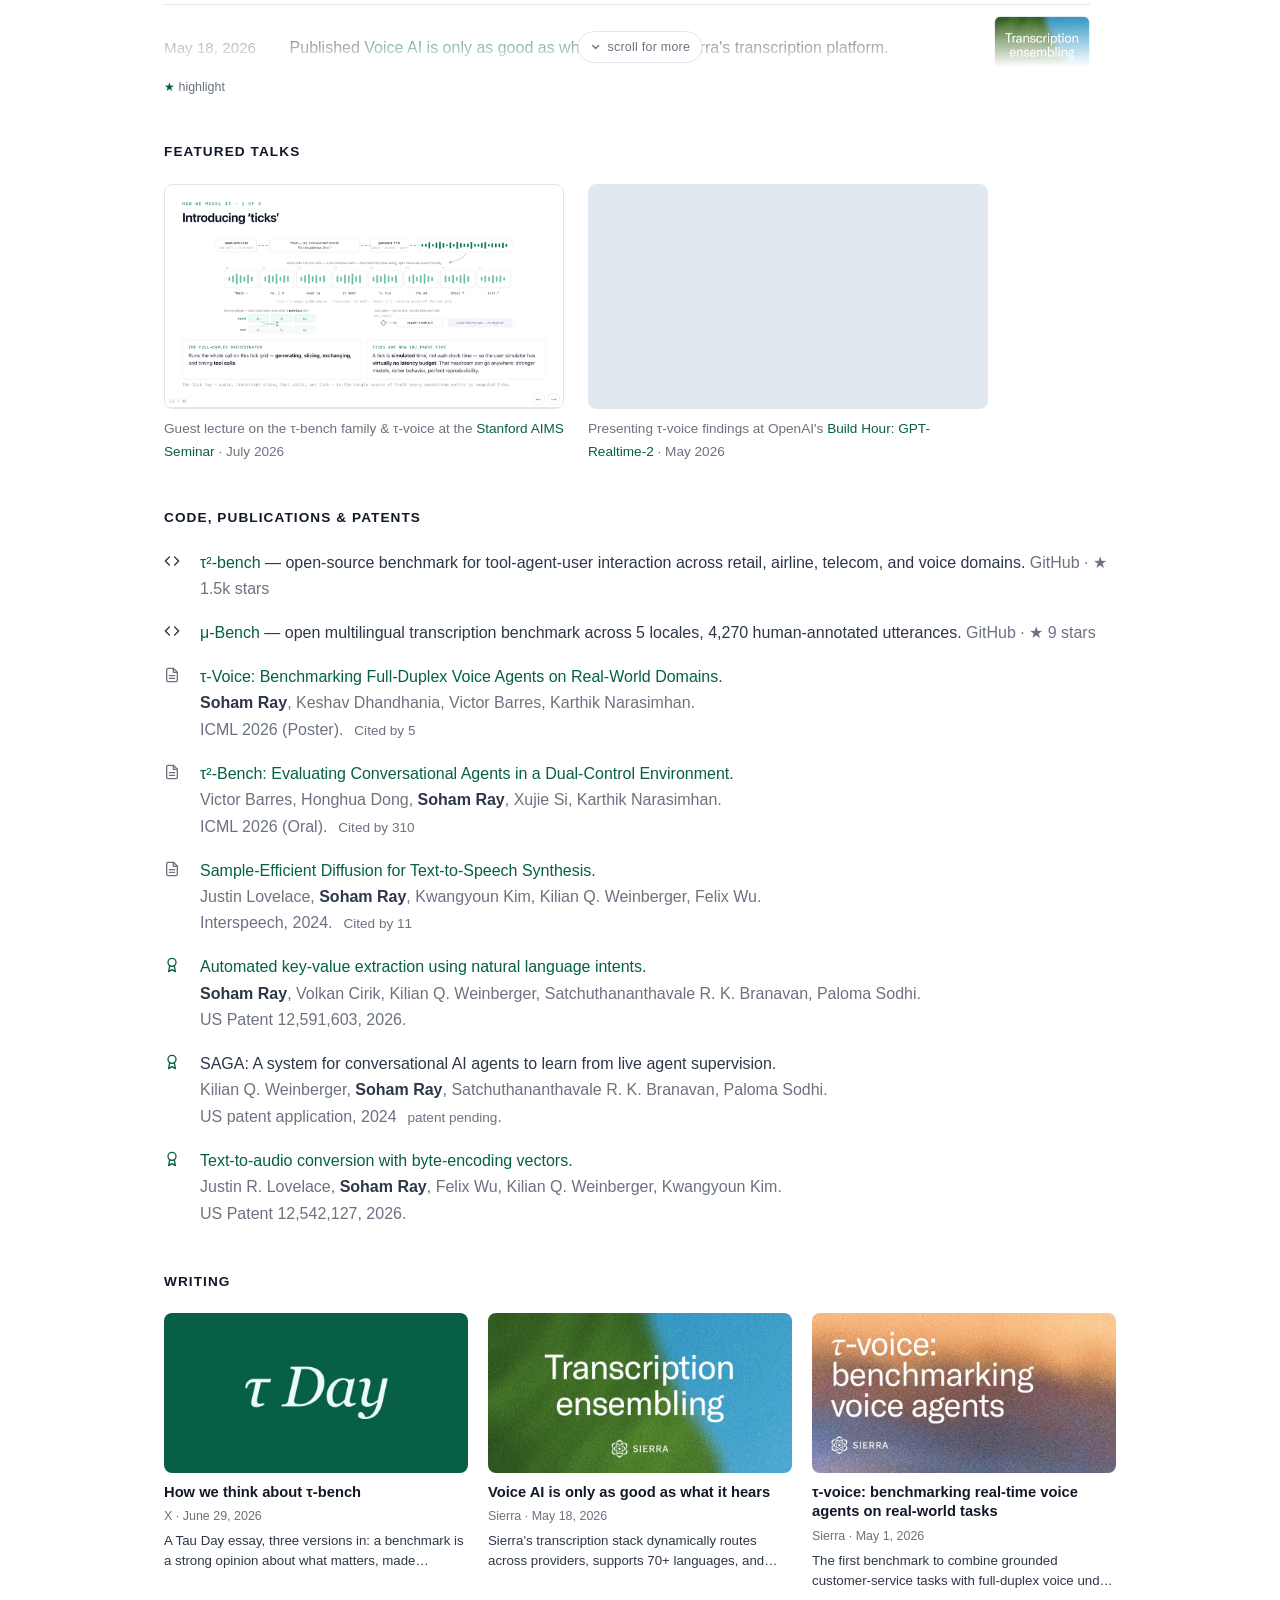
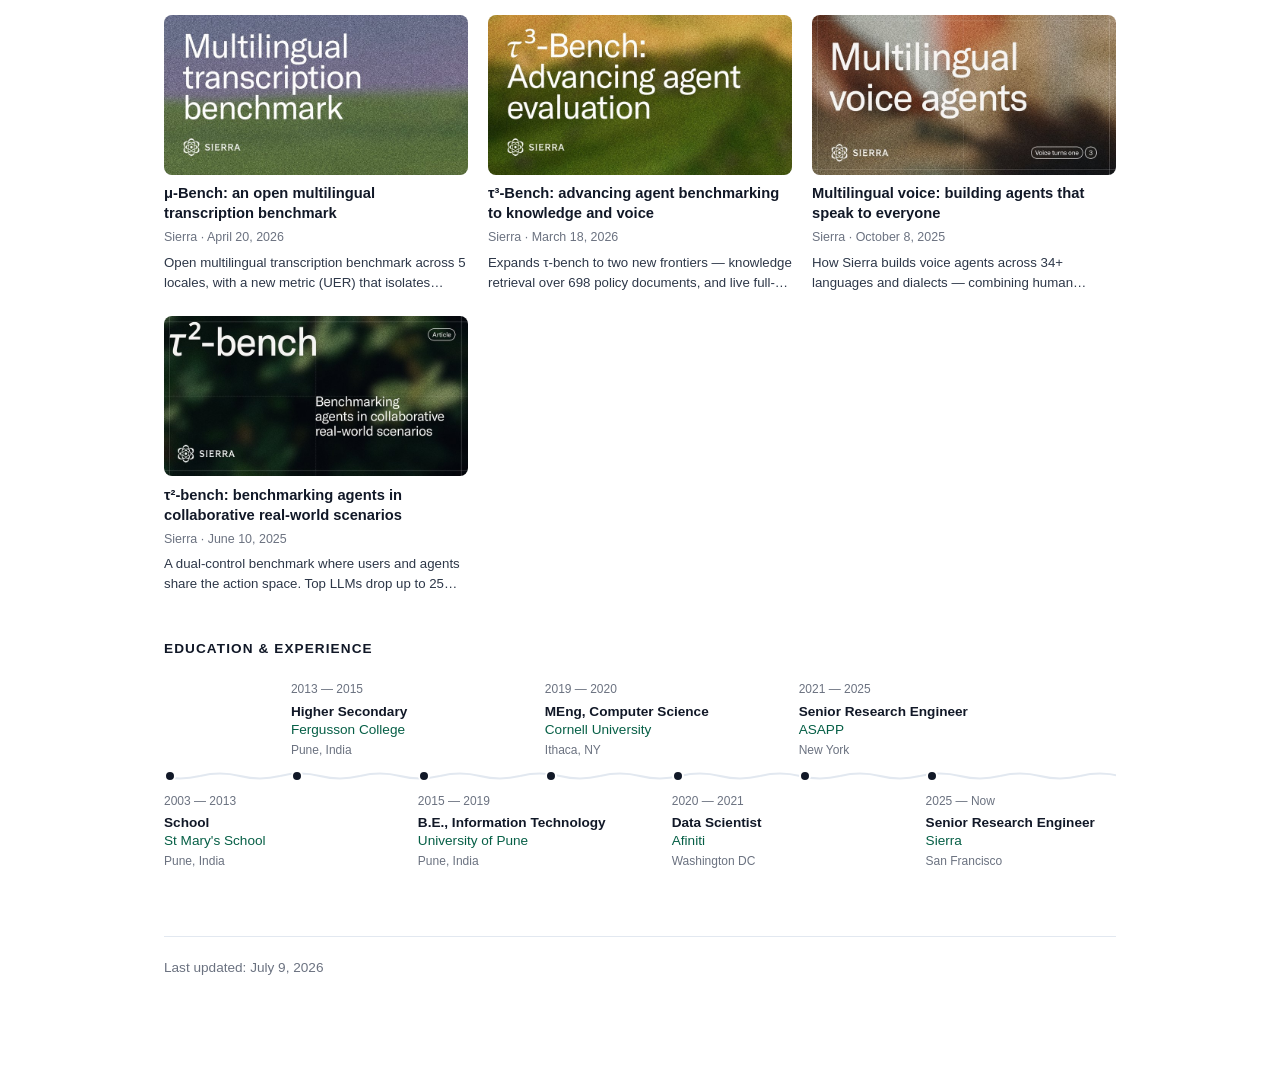
==== commit 4e8be96d: "Featured Talks: add Stanford AIMS Seminar with ticks-slide thumbnail Co-Authored-By: Claude Fable 5 " ====
--- a/index.html
+++ b/index.html
@@ -369,16 +369,26 @@
       </section>
 
       <section id="talk">
-        <h2>Featured Talk</h2>
-        <div class="video-embed">
-          <iframe
-            src="https://www.youtube-nocookie.com/embed/qGS9Ghnq1RU"
-            title="OpenAI Build Hour: GPT-Realtime-2 — presenting τ-voice"
-            loading="lazy"
-            allow="accelerometer; autoplay; clipboard-write; encrypted-media; gyroscope; picture-in-picture; web-share"
-            allowfullscreen></iframe>
+        <h2>Featured Talks</h2>
+        <div class="talk-grid">
+          <div>
+            <div class="video-embed">
+              <a href="talks/stanford-aims-tau.html" aria-label="Stanford AIMS Seminar slides"><img src="assets/highlights/stanford-aims_thumb.jpg" alt="Stanford AIMS Seminar: the τ-bench family and τ-voice — Introducing 'ticks' slide" loading="lazy"/></a>
+            </div>
+            <p class="video-caption">Guest lecture on the τ-bench family &amp; τ-voice at the <a href="talks/stanford-aims-tau.html">Stanford AIMS Seminar</a> · July 2026</p>
+          </div>
+          <div>
+            <div class="video-embed">
+              <iframe
+                src="https://www.youtube-nocookie.com/embed/qGS9Ghnq1RU"
+                title="OpenAI Build Hour: GPT-Realtime-2 — presenting τ-voice"
+                loading="lazy"
+                allow="accelerometer; autoplay; clipboard-write; encrypted-media; gyroscope; picture-in-picture; web-share"
+                allowfullscreen></iframe>
+            </div>
+            <p class="video-caption">Presenting τ-voice findings at OpenAI's <a href="https://www.youtube.com/watch?v=qGS9Ghnq1RU">Build Hour: GPT-Realtime-2</a> · May 2026</p>
+          </div>
         </div>
-        <p class="video-caption">Presenting τ-voice findings at OpenAI's <a href="https://www.youtube.com/watch?v=qGS9Ghnq1RU">Build Hour: GPT-Realtime-2</a> · May 2026</p>
       </section>
 
       <section id="publications">
--- a/styles.css
+++ b/styles.css
@@ -568,6 +568,29 @@
   display: block;
 }
 
+.video-embed a {
+  display: block;
+  height: 100%;
+}
+
+.video-embed img {
+  width: 100%;
+  height: 100%;
+  object-fit: cover;
+  display: block;
+}
+
+.talk-grid {
+  display: flex;
+  flex-wrap: wrap;
+  gap: 1.5rem;
+}
+
+.talk-grid > div {
+  flex: 1 1 300px;
+  max-width: 400px;
+}
+
 .video-caption {
   margin: 0.6rem 0 0;
   color: var(--meta);
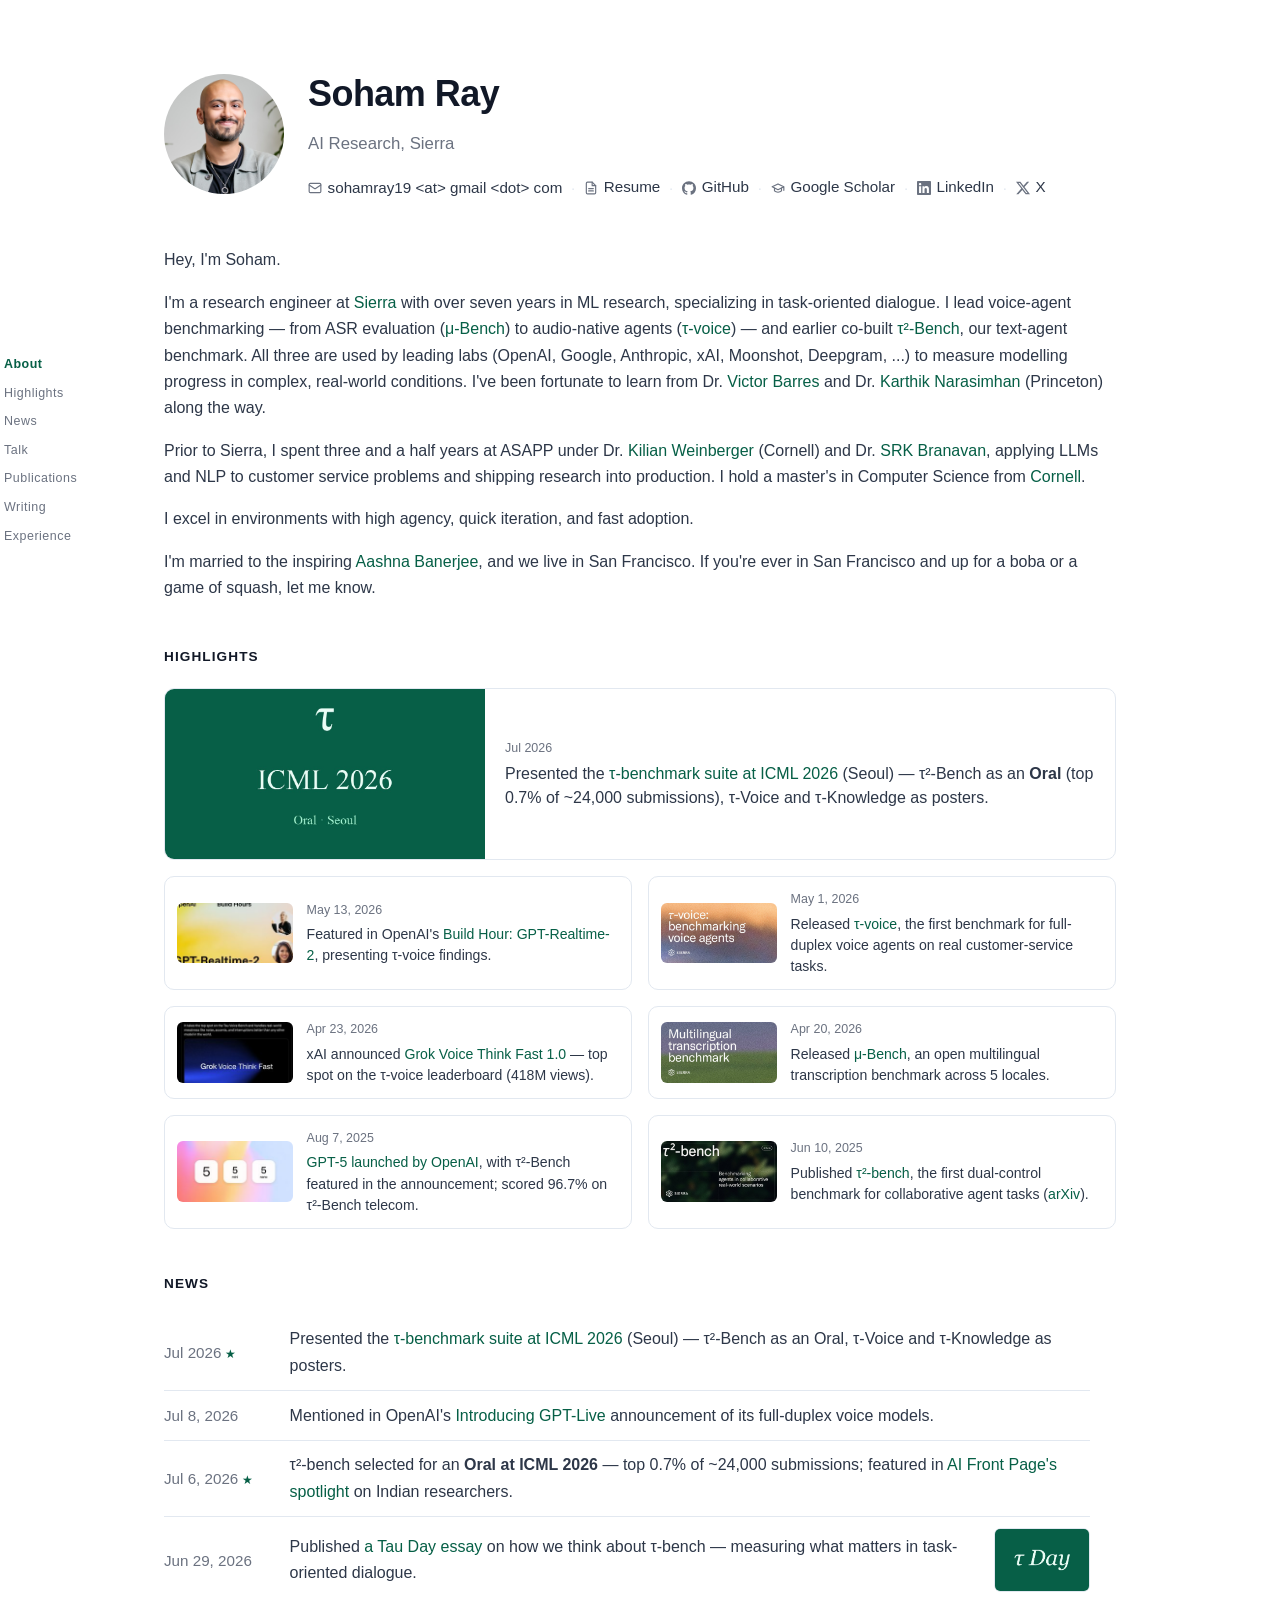
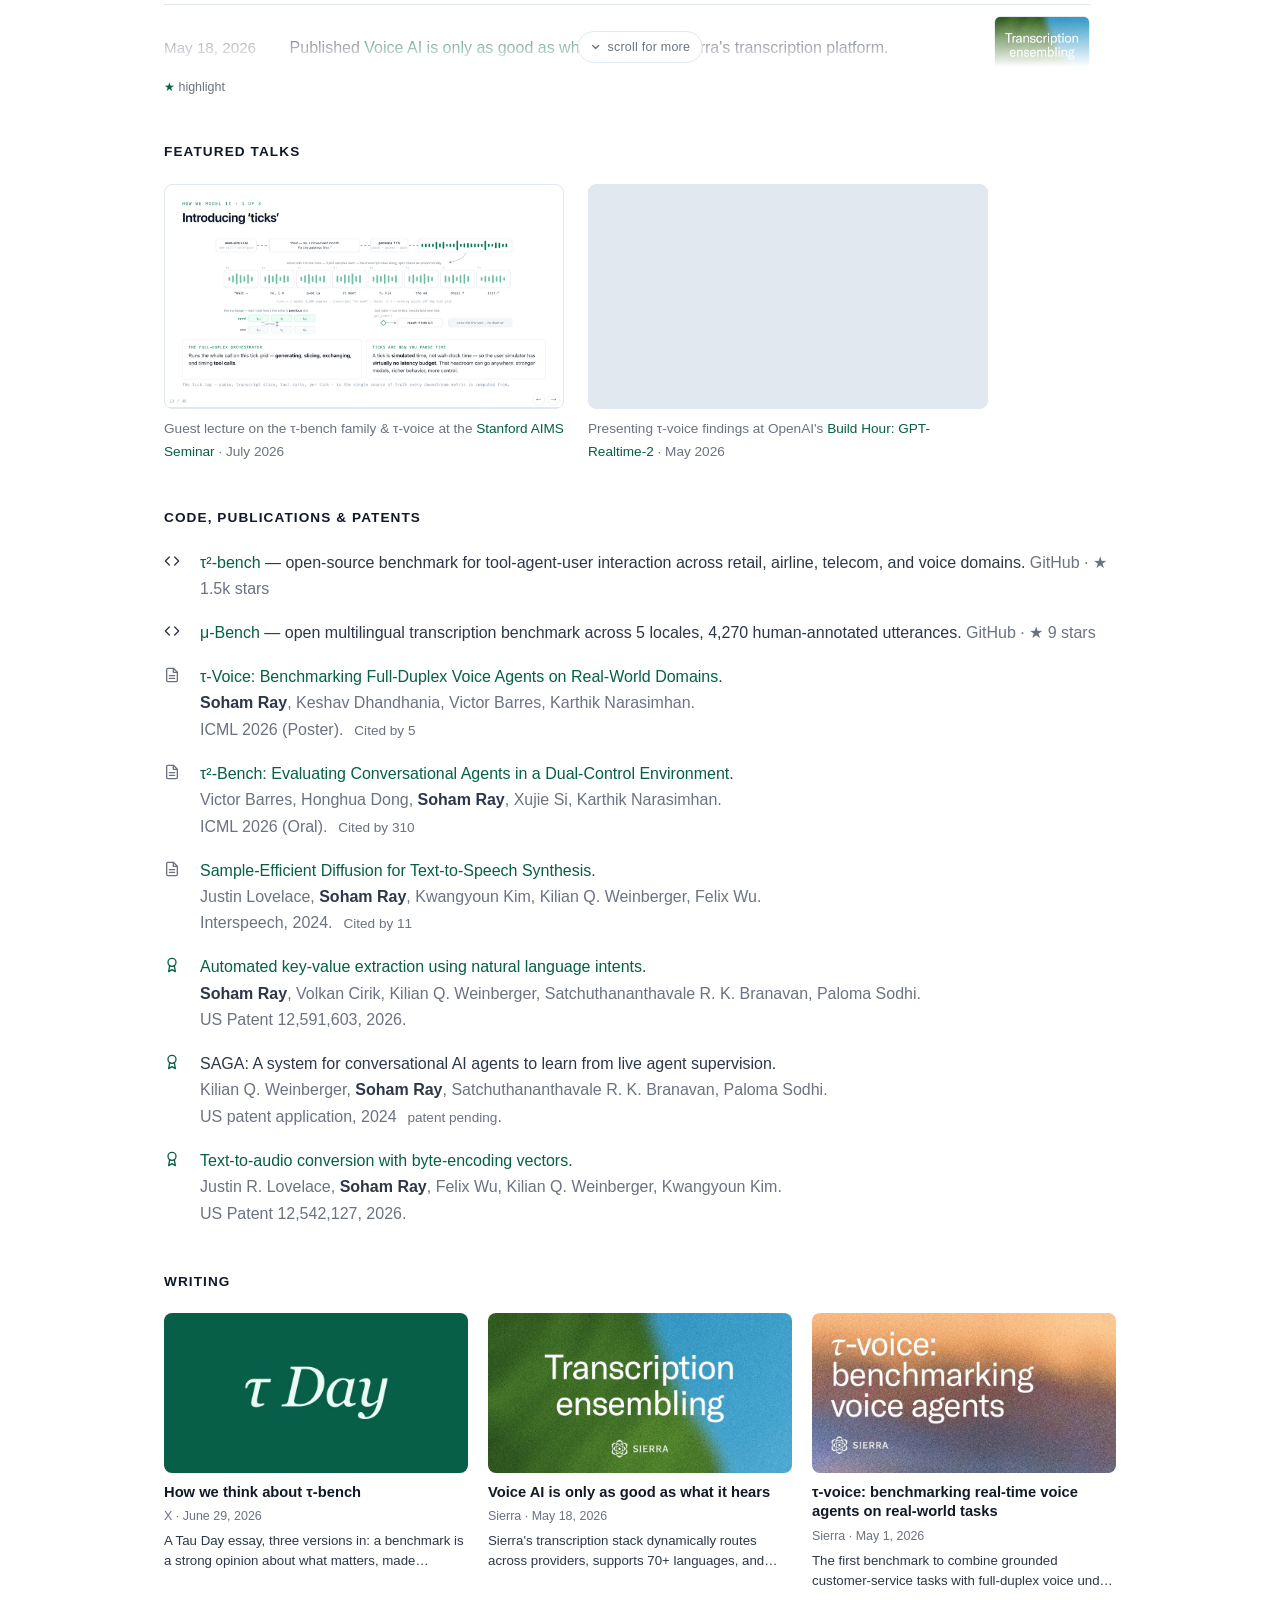
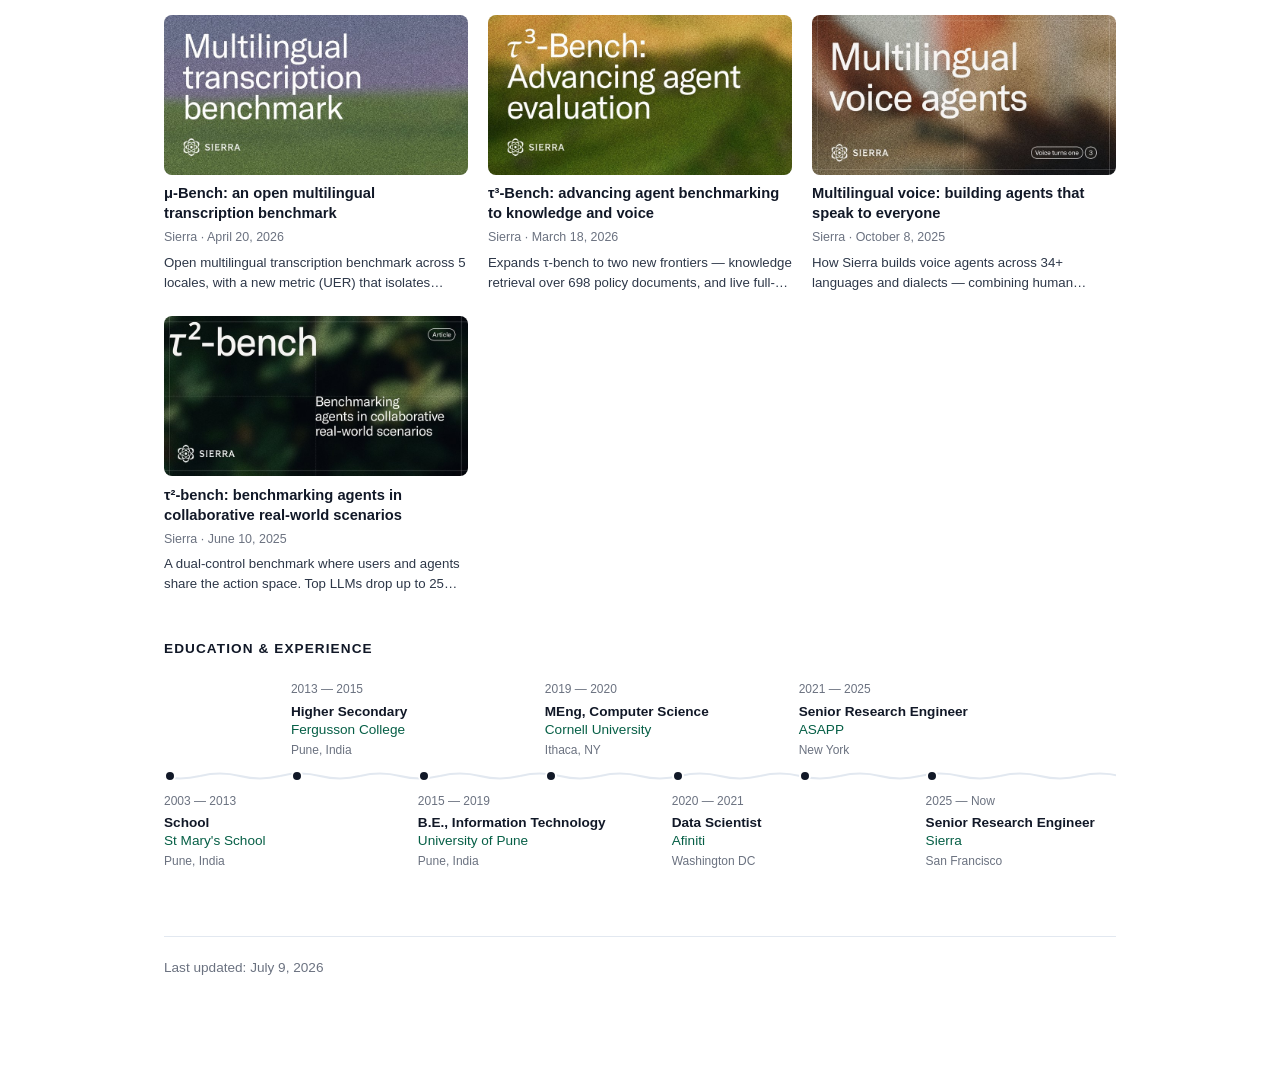
==== commit df316785: "Remove local Stanford AIMS deck; link Featured Talks to taubench.com copy Co-Authored-By: Claude Fab" ====
--- a/index.html
+++ b/index.html
@@ -373,9 +373,9 @@
         <div class="talk-grid">
           <div>
             <div class="video-embed">
-              <a href="talks/stanford-aims-tau.html" aria-label="Stanford AIMS Seminar slides"><img src="assets/highlights/stanford-aims_thumb.jpg" alt="Stanford AIMS Seminar: the τ-bench family and τ-voice — Introducing 'ticks' slide" loading="lazy"/></a>
-            </div>
-            <p class="video-caption">Guest lecture on the τ-bench family &amp; τ-voice at the <a href="talks/stanford-aims-tau.html">Stanford AIMS Seminar</a> · July 2026</p>
+              <a href="https://taubench.com/talks/stanford-aims-tau.html" aria-label="Stanford AIMS Seminar slides"><img src="assets/highlights/stanford-aims_thumb.jpg" alt="Stanford AIMS Seminar: the τ-bench family and τ-voice — Introducing 'ticks' slide" loading="lazy"/></a>
+            </div>
+            <p class="video-caption">Guest lecture on the τ-bench family &amp; τ-voice at the <a href="https://taubench.com/talks/stanford-aims-tau.html">Stanford AIMS Seminar</a> · July 2026</p>
           </div>
           <div>
             <div class="video-embed">
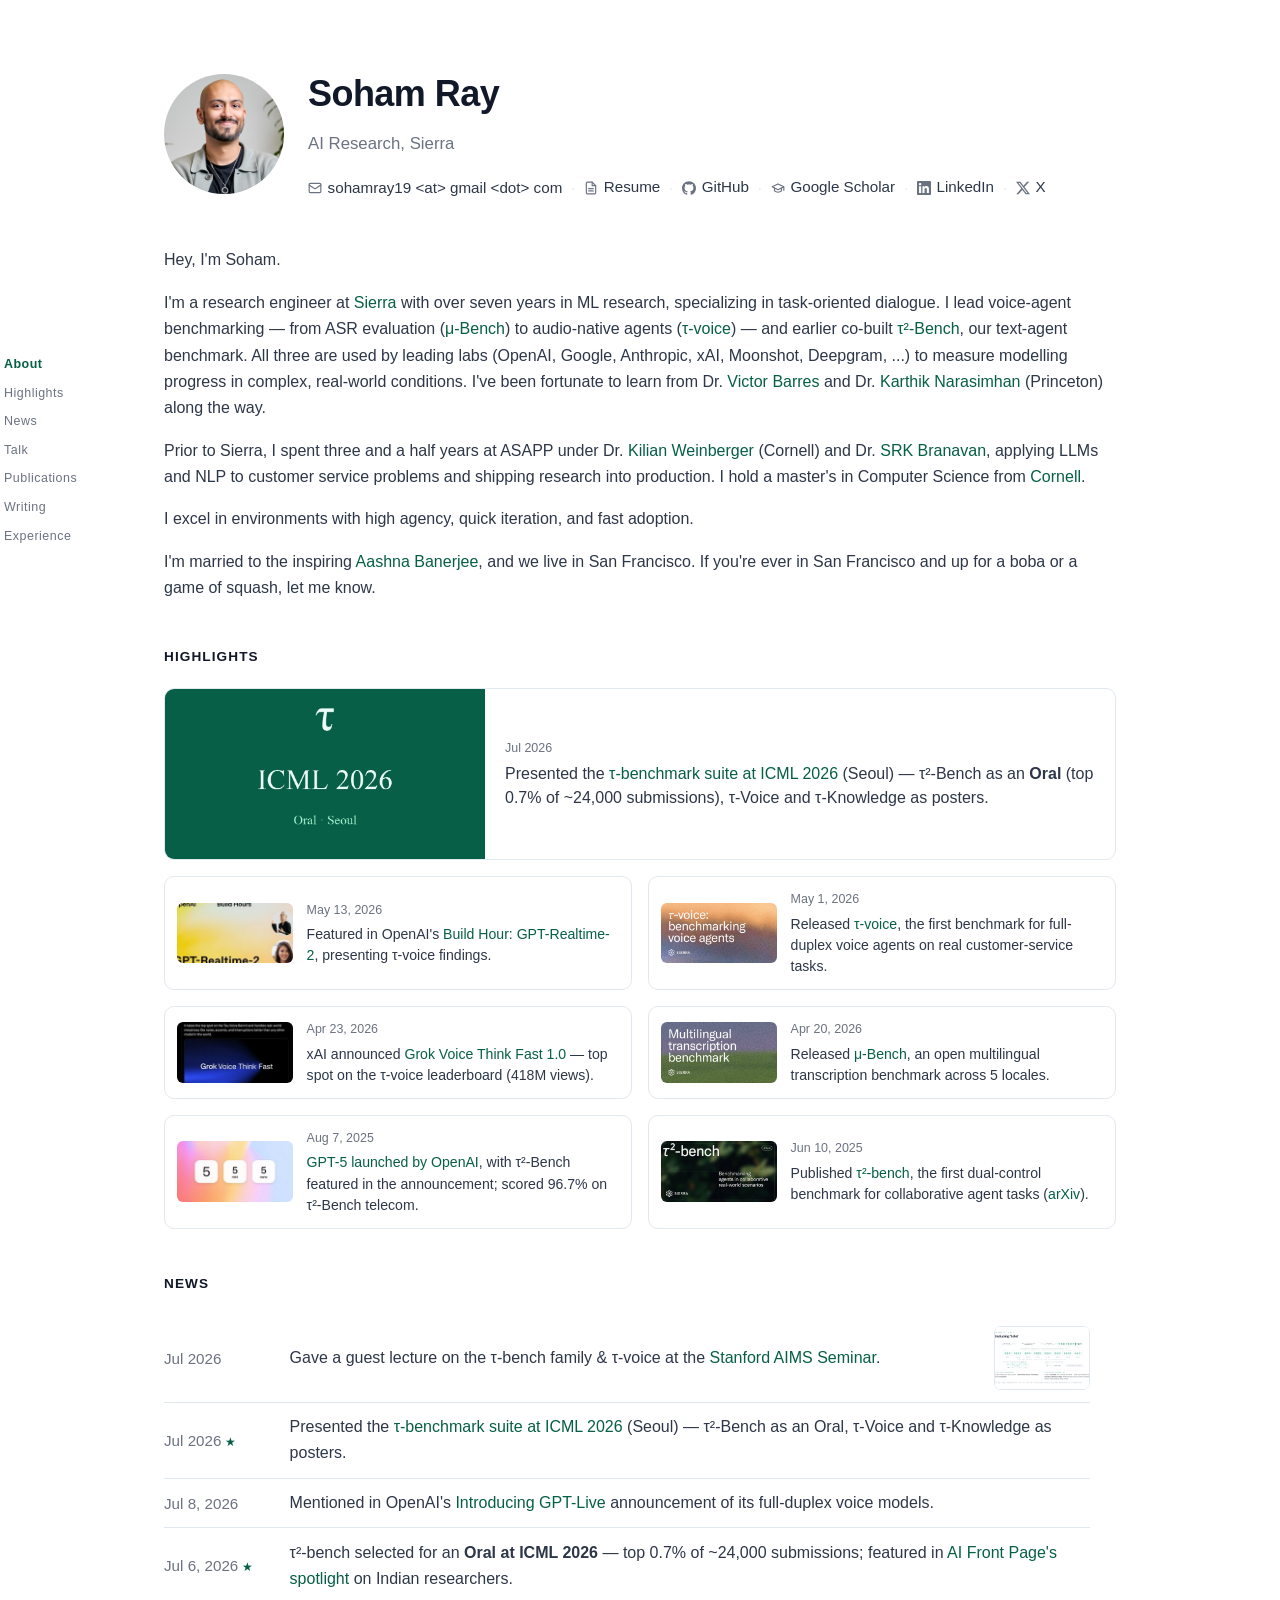
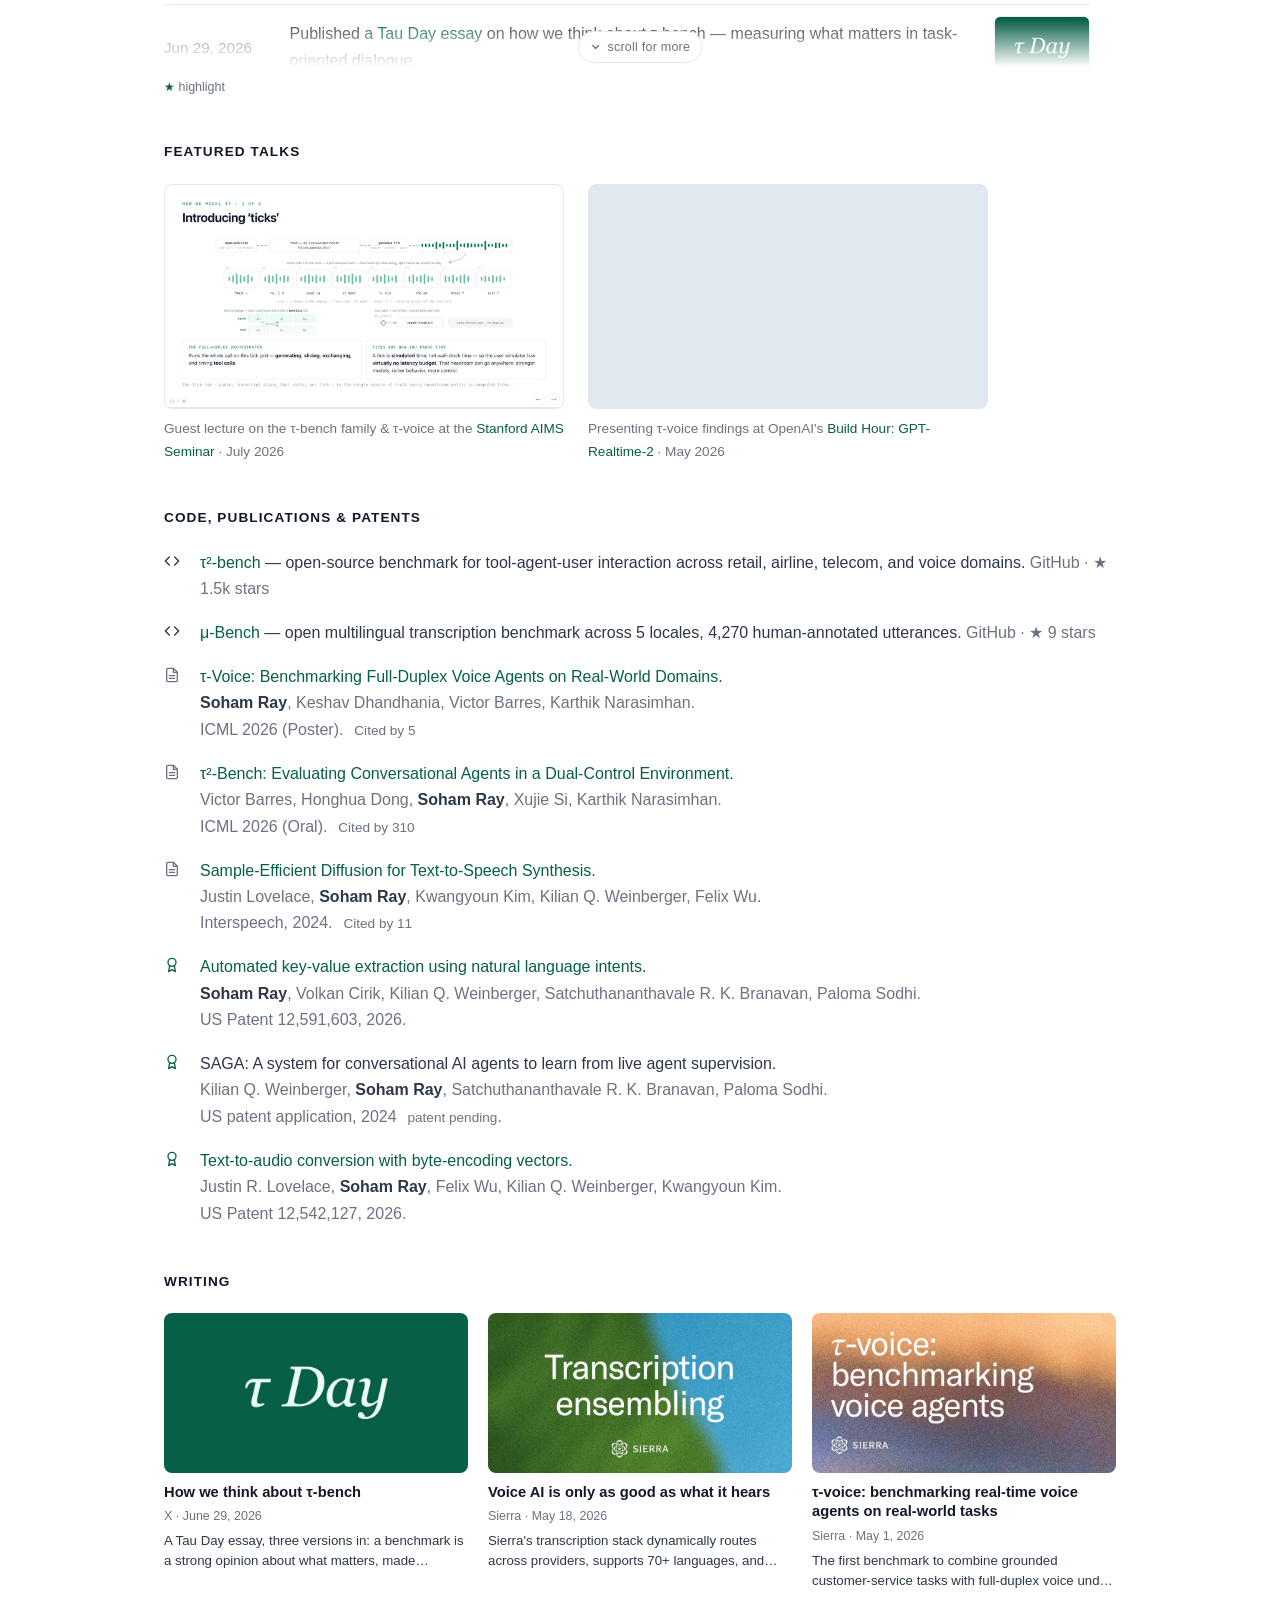
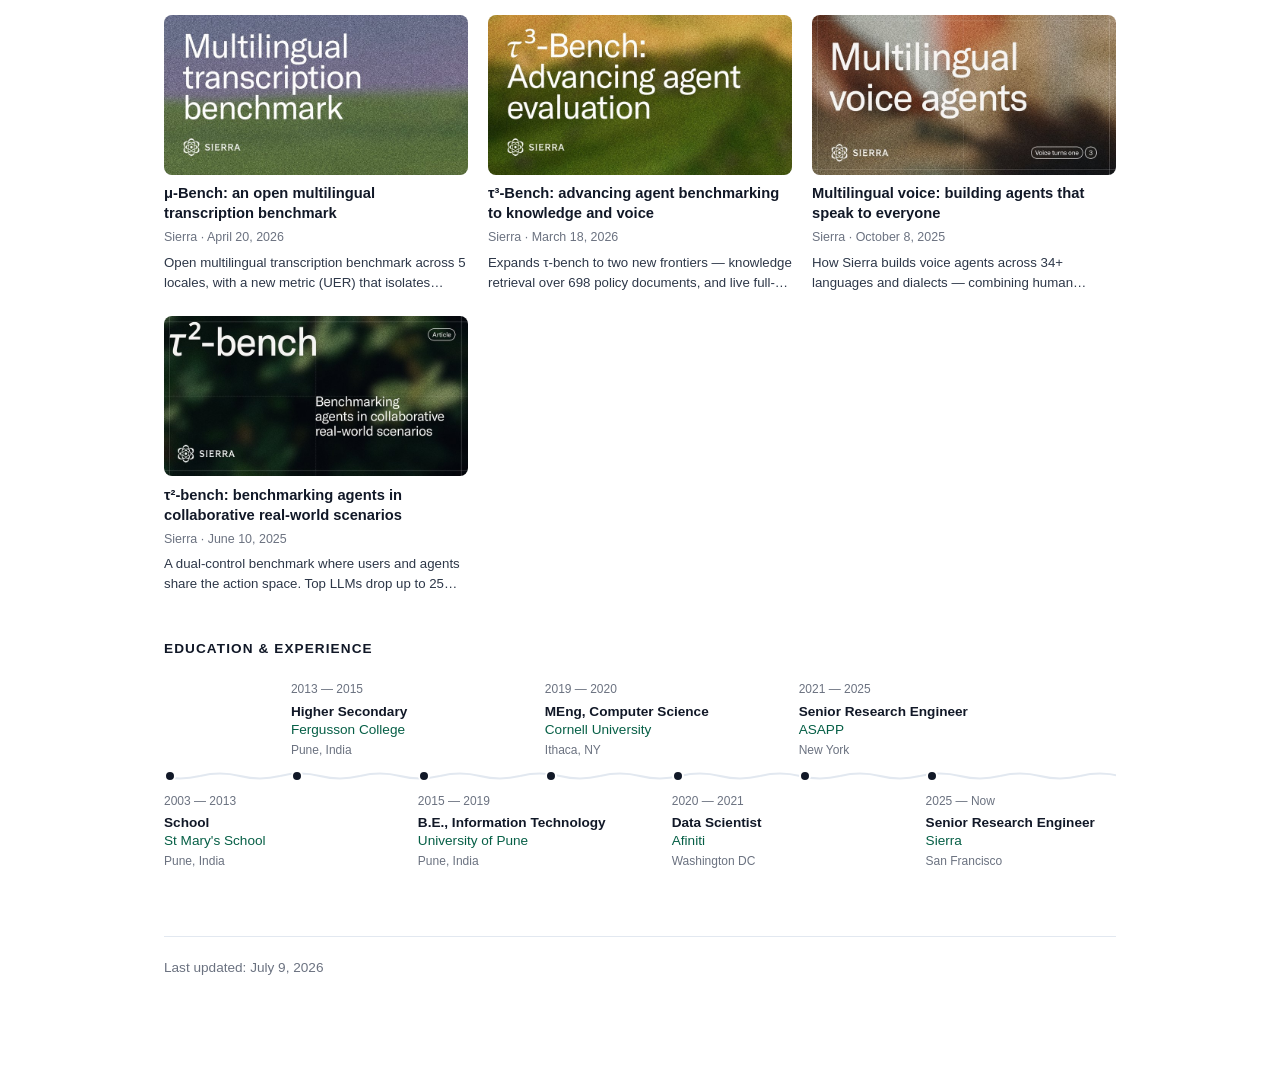
==== commit 35db6bf3: "News: add Stanford AIMS Seminar guest lecture entry Co-Authored-By: Claude Fable 5 <noreply@anthropi" ====
--- a/index.html
+++ b/index.html
@@ -213,6 +213,11 @@
         <div class="timeline-wrap">
           <div class="timeline-scroll">
             <ul class="timeline">
+            <li>
+              <span class="date">Jul 2026</span>
+              <span class="event">Gave a guest lecture on the τ-bench family &amp; τ-voice at the <a href="https://taubench.com/talks/stanford-aims-tau.html">Stanford AIMS Seminar</a>.</span>
+              <a class="thumb-link" href="https://taubench.com/talks/stanford-aims-tau.html" aria-label="Stanford AIMS Seminar"><img class="thumb" src="assets/highlights/stanford-aims_thumb.jpg" alt="Stanford AIMS Seminar" loading="lazy"/></a>
+            </li>
             <li class="milestone">
               <span class="date">Jul 2026</span>
               <span class="event">Presented the <a href="https://www.linkedin.com/posts/sierra_next-week-at-icml-2026-check-out-alexandra-activity-7478136609926799360-owX1">τ-benchmark suite at ICML 2026</a> (Seoul) — τ²-Bench as an Oral, τ-Voice and τ-Knowledge as posters.</span>
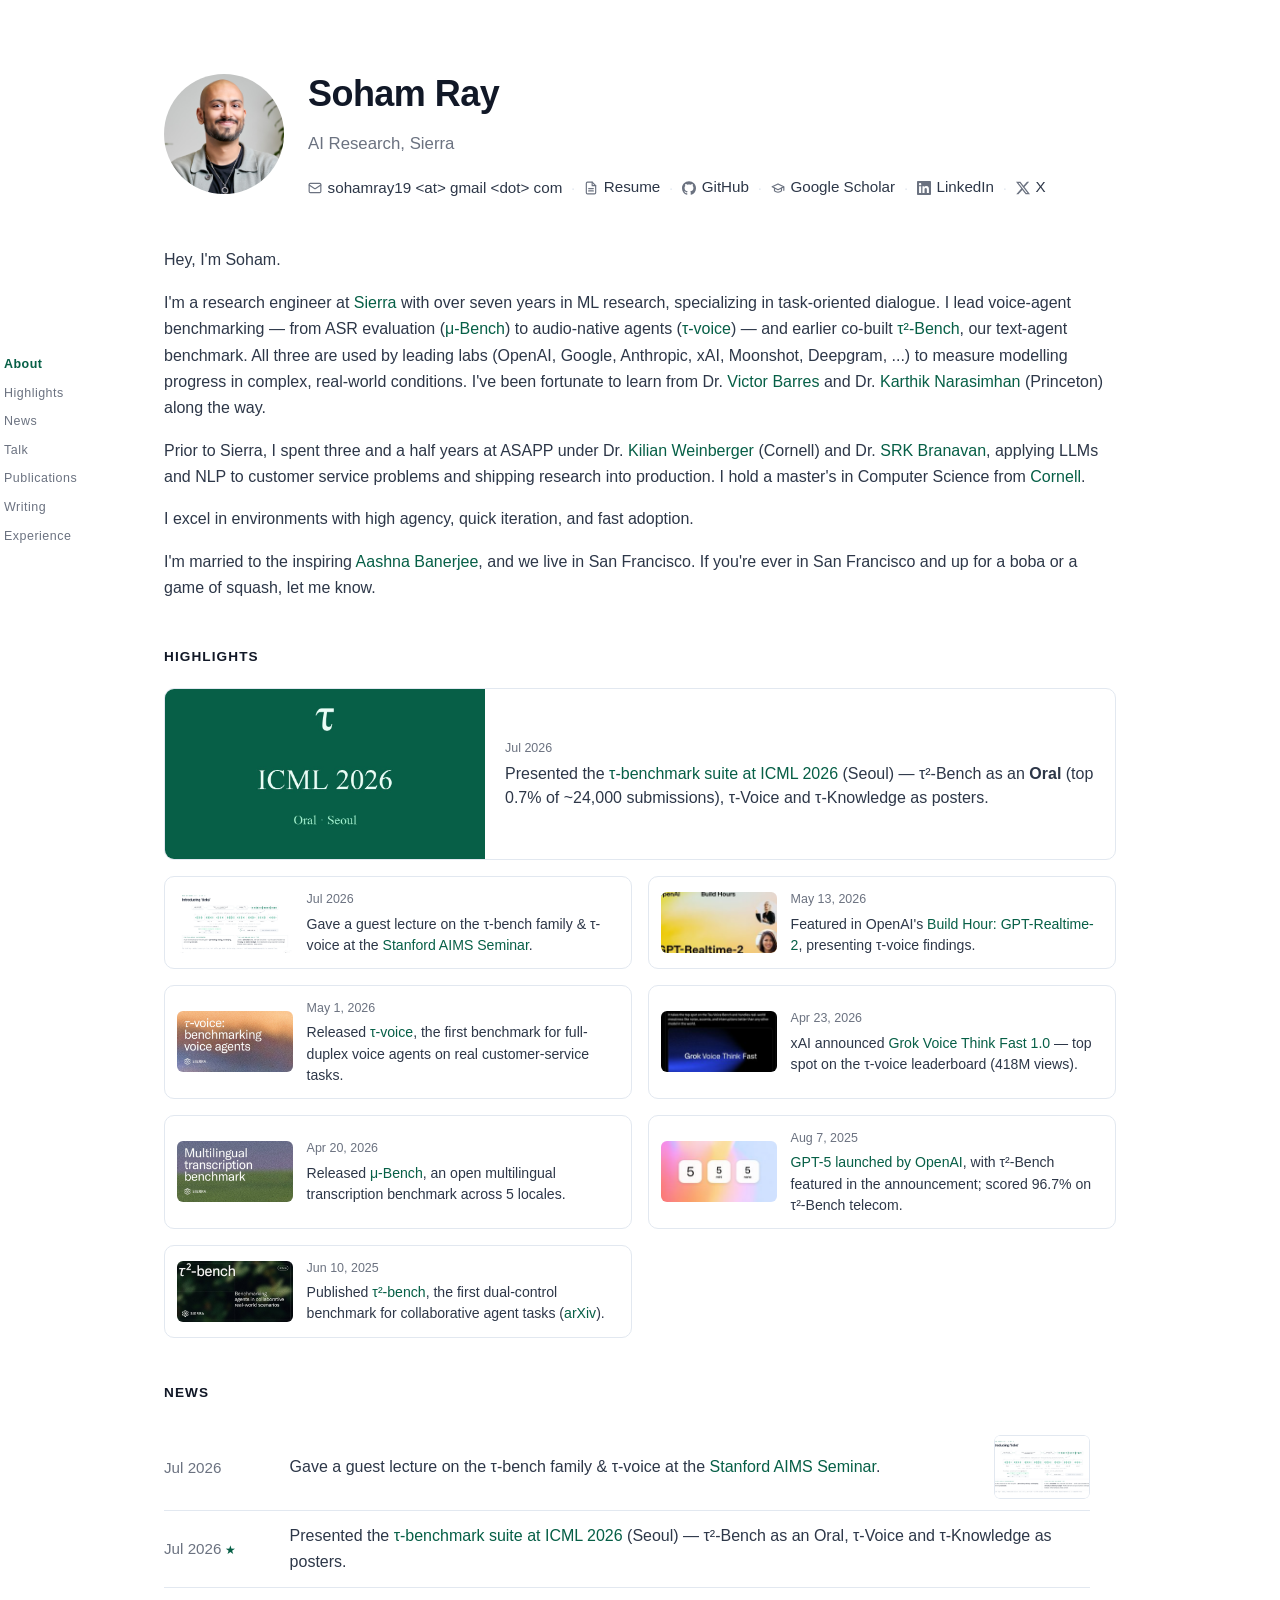
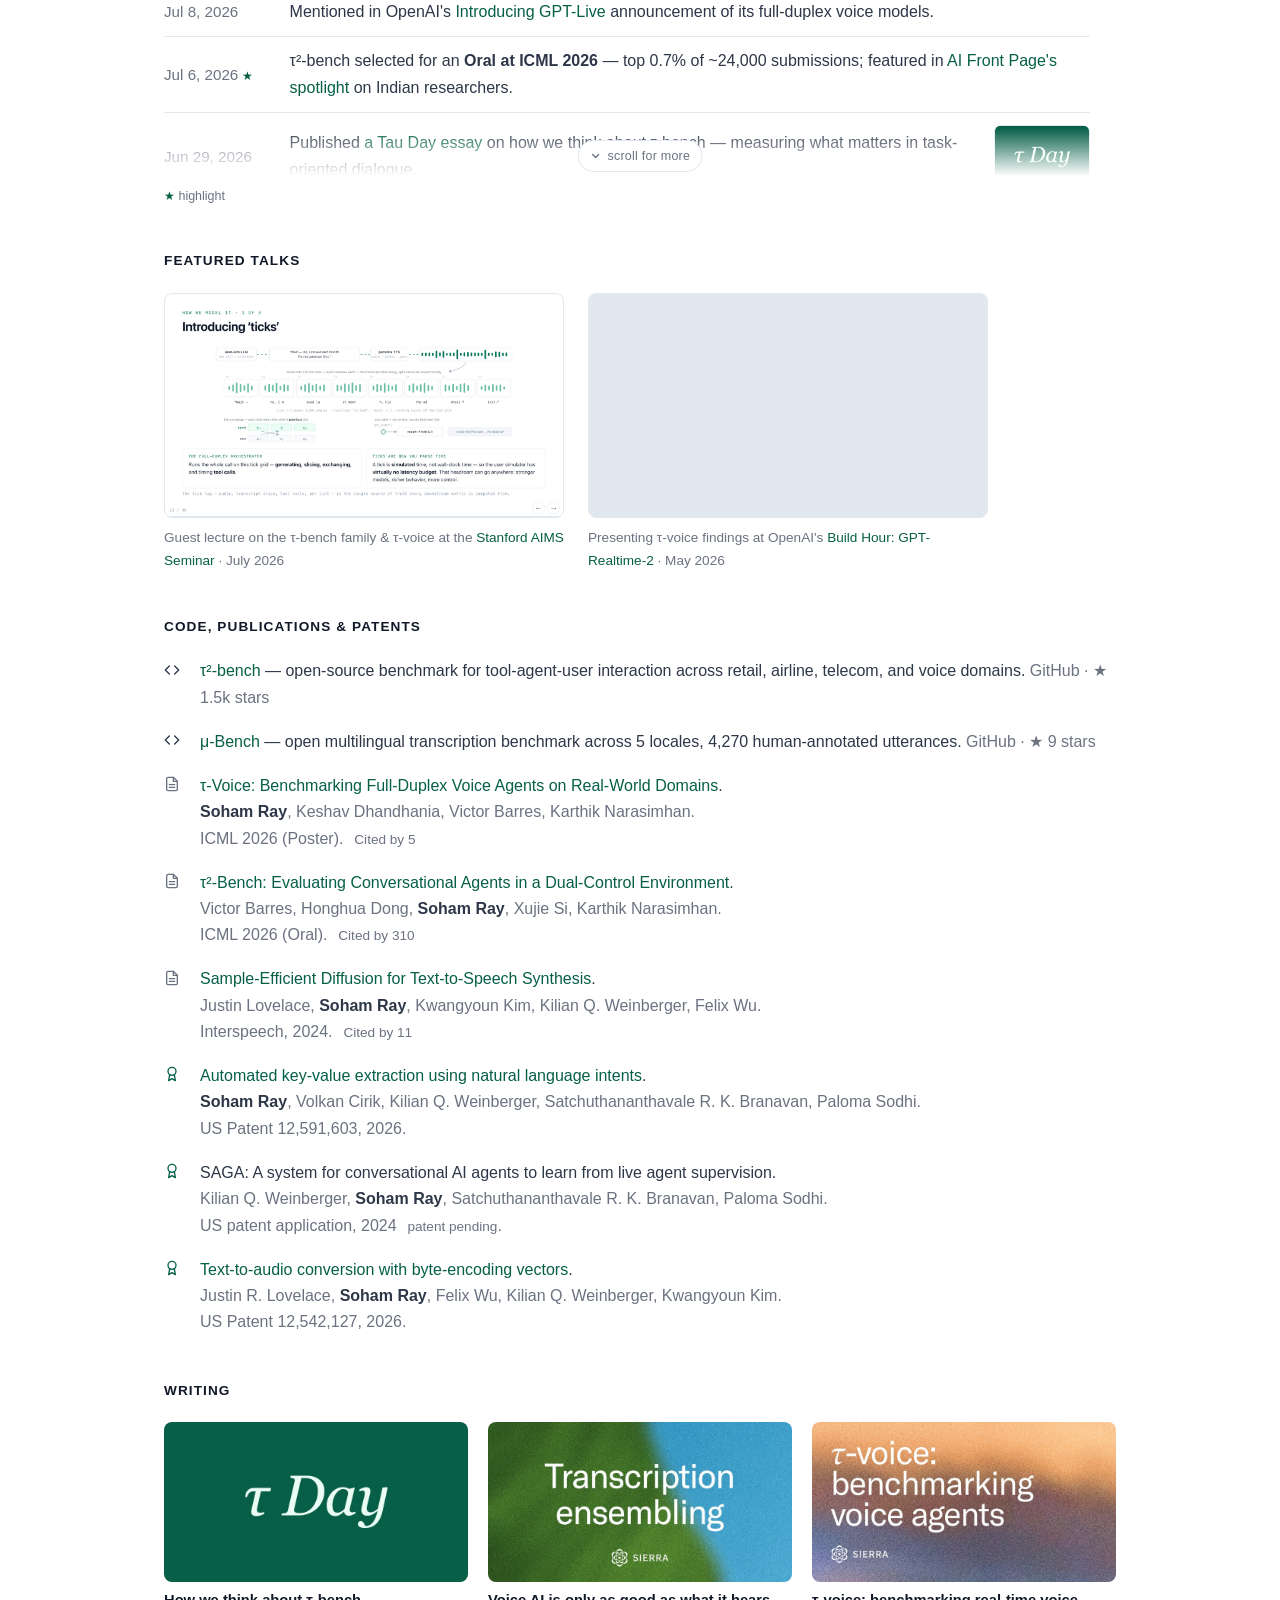
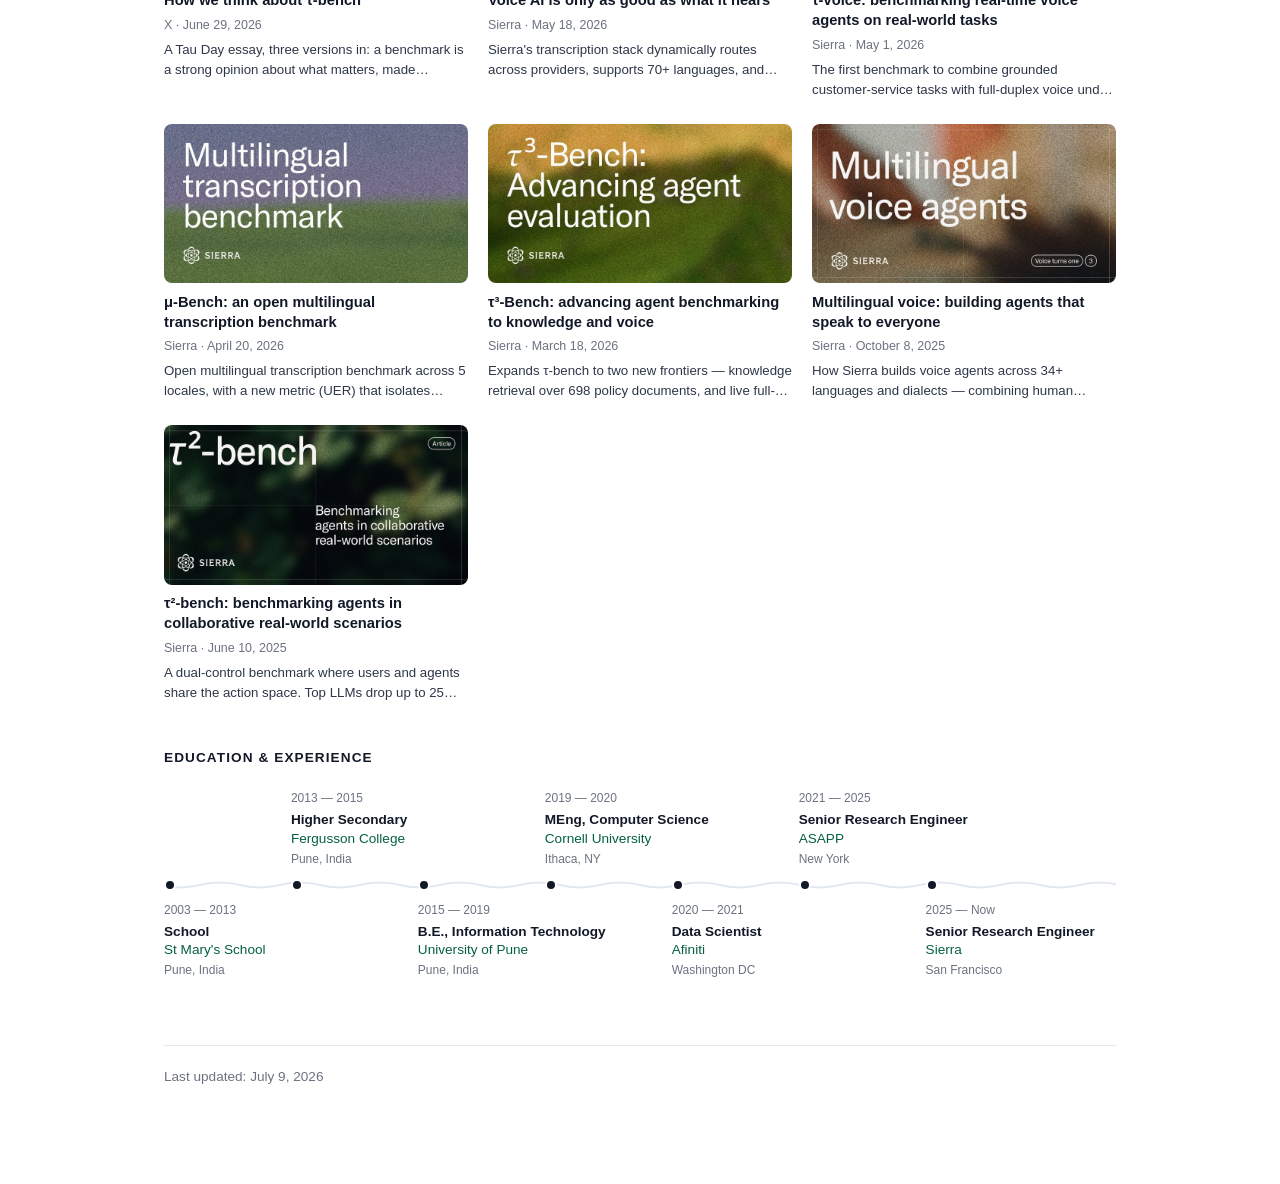
==== commit 87b56f8b: "Highlights: add Stanford AIMS Seminar guest lecture card Co-Authored-By: Claude Fable 5 <noreply@ant" ====
--- a/index.html
+++ b/index.html
@@ -164,6 +164,13 @@
             </div>
           </article>
           <article class="hl-card">
+            <a class="hl-thumb" href="https://taubench.com/talks/stanford-aims-tau.html" aria-label="Stanford AIMS Seminar"><img src="assets/highlights/stanford-aims_thumb.jpg" alt="Stanford AIMS Seminar" loading="lazy"/></a>
+            <div class="hl-body">
+              <span class="date">Jul 2026</span>
+              <p class="event">Gave a guest lecture on the τ-bench family &amp; τ-voice at the <a href="https://taubench.com/talks/stanford-aims-tau.html">Stanford AIMS Seminar</a>.</p>
+            </div>
+          </article>
+          <article class="hl-card">
             <a class="hl-thumb" href="https://www.youtube.com/watch?v=qGS9Ghnq1RU" aria-label="OpenAI Build Hour"><img src="assets/highlights/openai-build-hour_thumb.jpg" alt="OpenAI Build Hour" loading="lazy"/></a>
             <div class="hl-body">
               <span class="date">May 13, 2026</span>
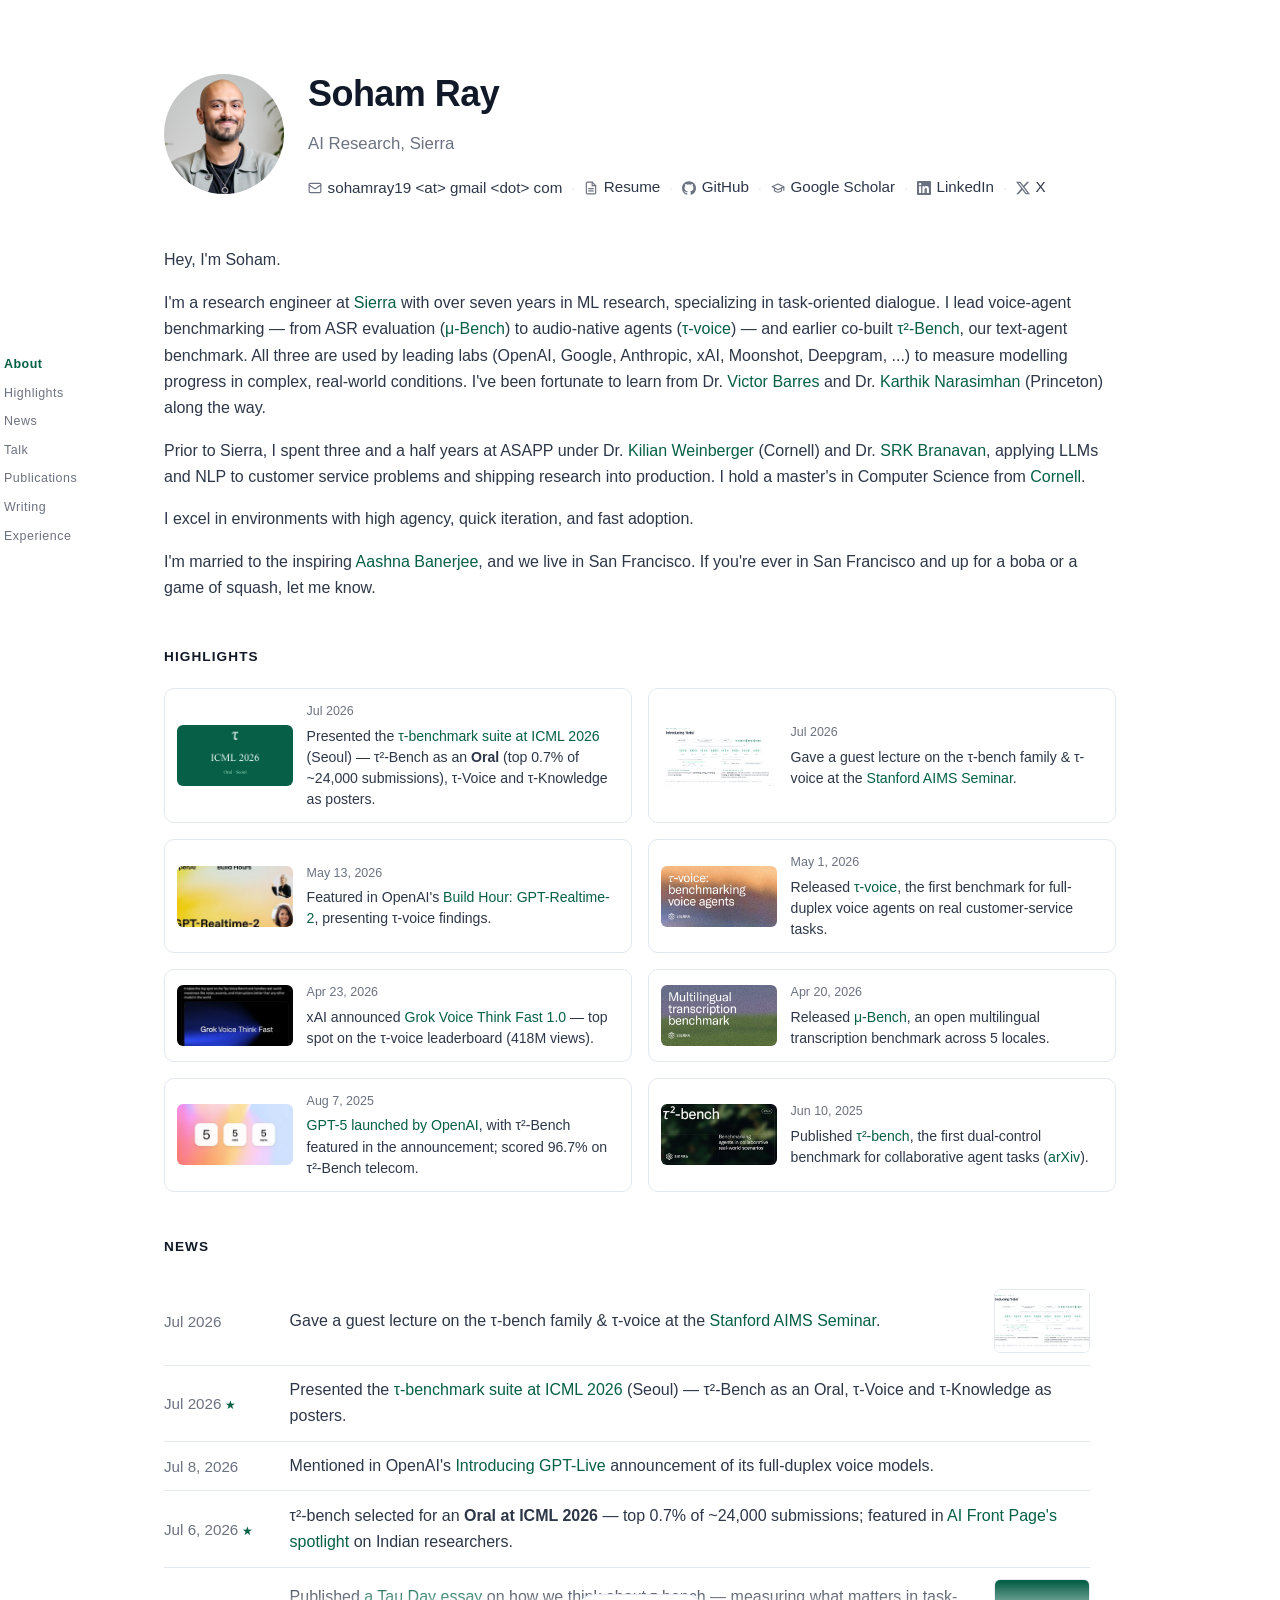
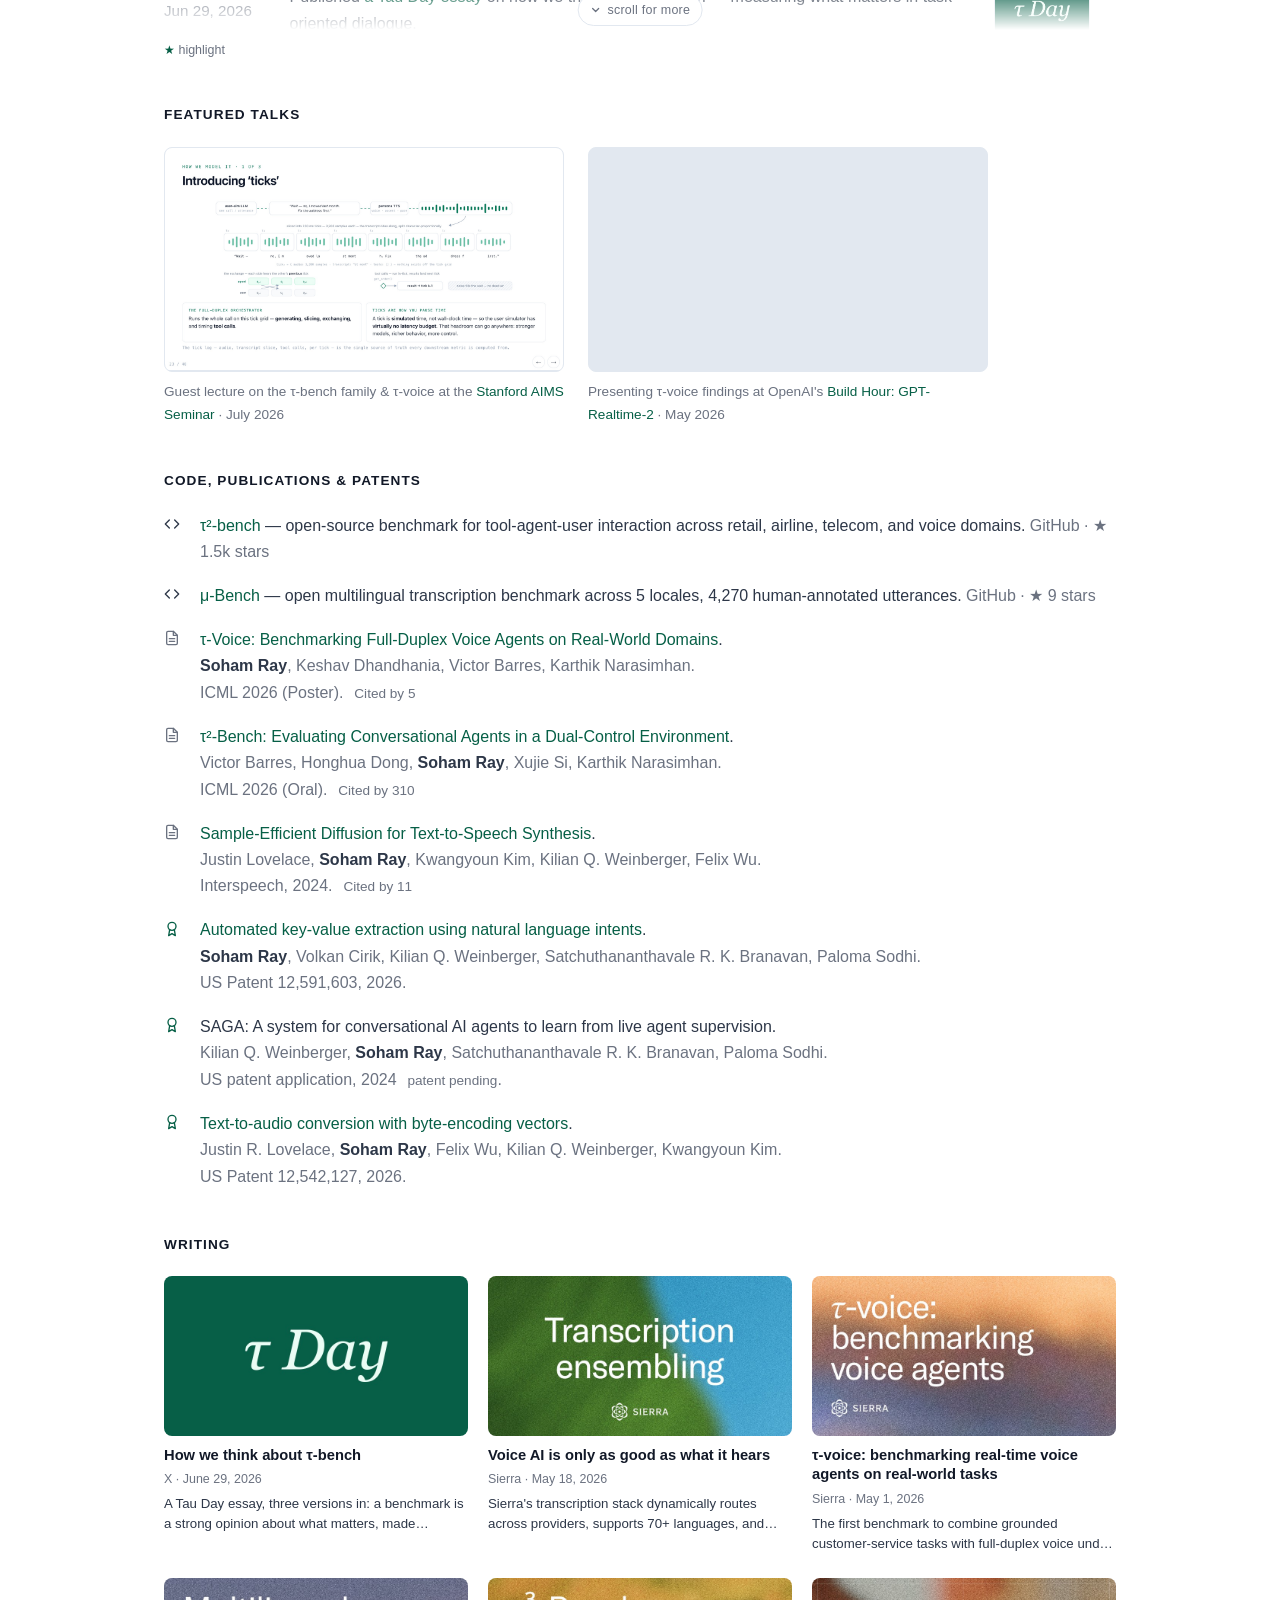
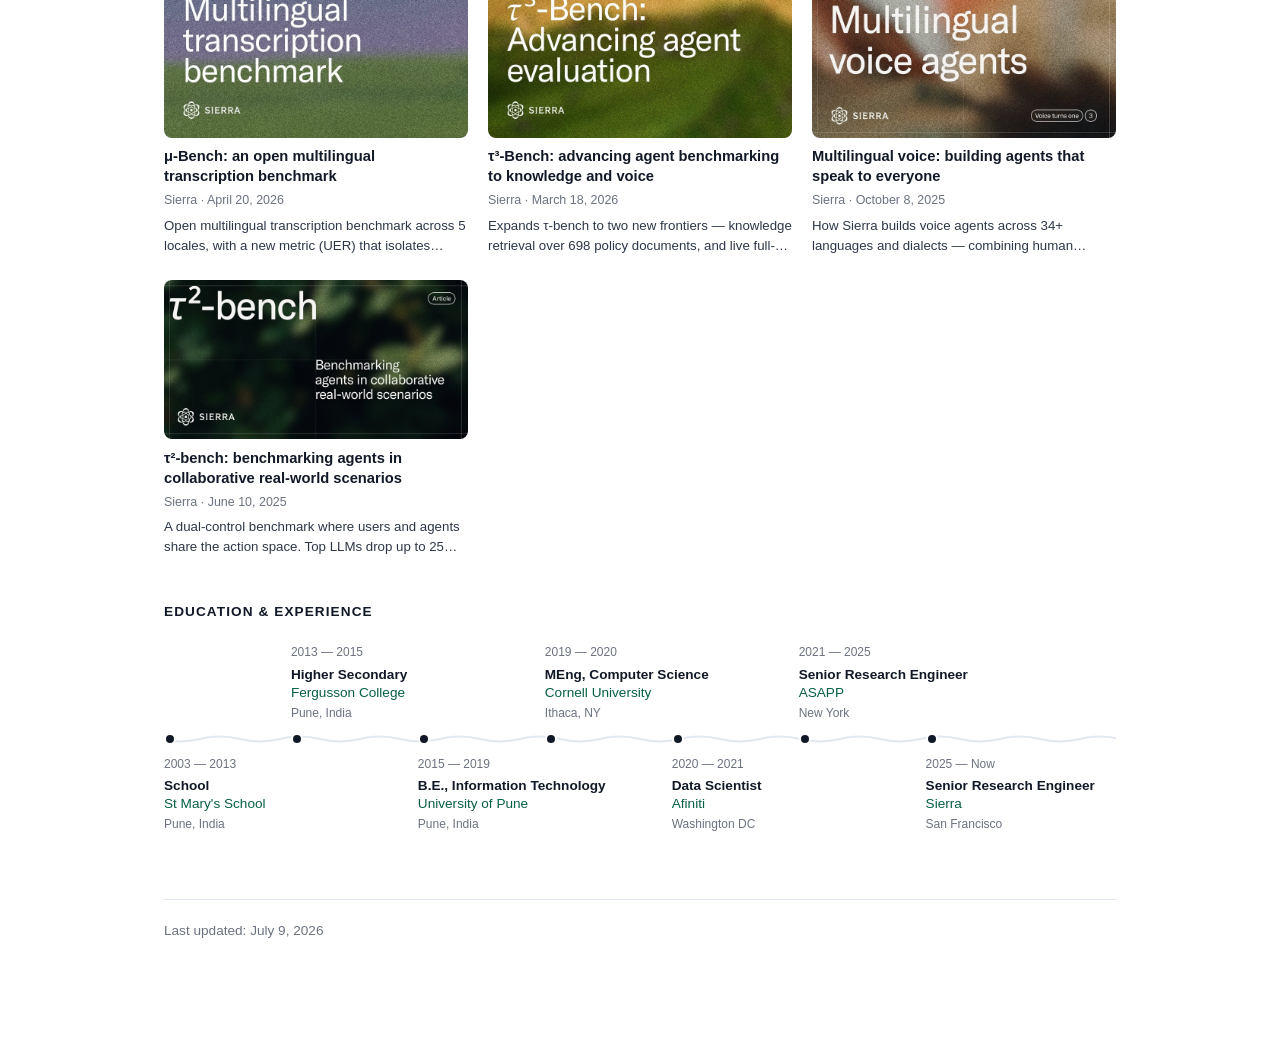
==== commit 2e8c0b92: "Highlights: demote ICML card into two-up row beside Stanford AIMS Co-Authored-By: Claude Fable 5 <no" ====
--- a/index.html
+++ b/index.html
@@ -156,7 +156,7 @@
       <section id="highlights">
         <h2>Highlights</h2>
         <div class="hl-grid">
-          <article class="hl-card hl-featured">
+          <article class="hl-card">
             <a class="hl-thumb" href="https://www.linkedin.com/posts/sierra_next-week-at-icml-2026-check-out-alexandra-activity-7478136609926799360-owX1" aria-label="ICML 2026"><img src="assets/highlights/icml-2026_thumb.jpg" alt="ICML 2026" loading="lazy"/></a>
             <div class="hl-body">
               <span class="date">Jul 2026</span>
--- a/styles.css
+++ b/styles.css
@@ -314,7 +314,7 @@
   }
 }
 
-/* Highlights: card grid with featured hero */
+/* Highlights: card grid */
 .hl-grid {
   display: grid;
   grid-template-columns: repeat(2, 1fr);
@@ -375,41 +375,9 @@
   line-height: 1.5;
 }
 
-.hl-featured {
-  grid-column: 1 / -1;
-  grid-template-columns: minmax(0, 320px) 1fr;
-  padding: 0;
-  gap: 0;
-  overflow: hidden;
-}
-
-.hl-featured .hl-thumb {
-  height: 100%;
-  aspect-ratio: auto;
-  min-height: 170px;
-  border-radius: 0;
-}
-
-.hl-featured .hl-body {
-  padding: 1rem 1.25rem;
-}
-
-.hl-featured .hl-body .event {
-  font-size: 1rem;
-}
-
 @media (max-width: 700px) {
   .hl-grid {
     grid-template-columns: 1fr;
-  }
-
-  .hl-featured {
-    grid-template-columns: 1fr;
-  }
-
-  .hl-featured .hl-thumb {
-    aspect-ratio: 40 / 21;
-    min-height: 0;
   }
 }
 
@@ -766,7 +734,7 @@
     height: 48px;
   }
 
-  .hl-card:not(.hl-featured) {
+  .hl-card {
     grid-template-columns: 92px 1fr;
     gap: 0.7rem;
   }
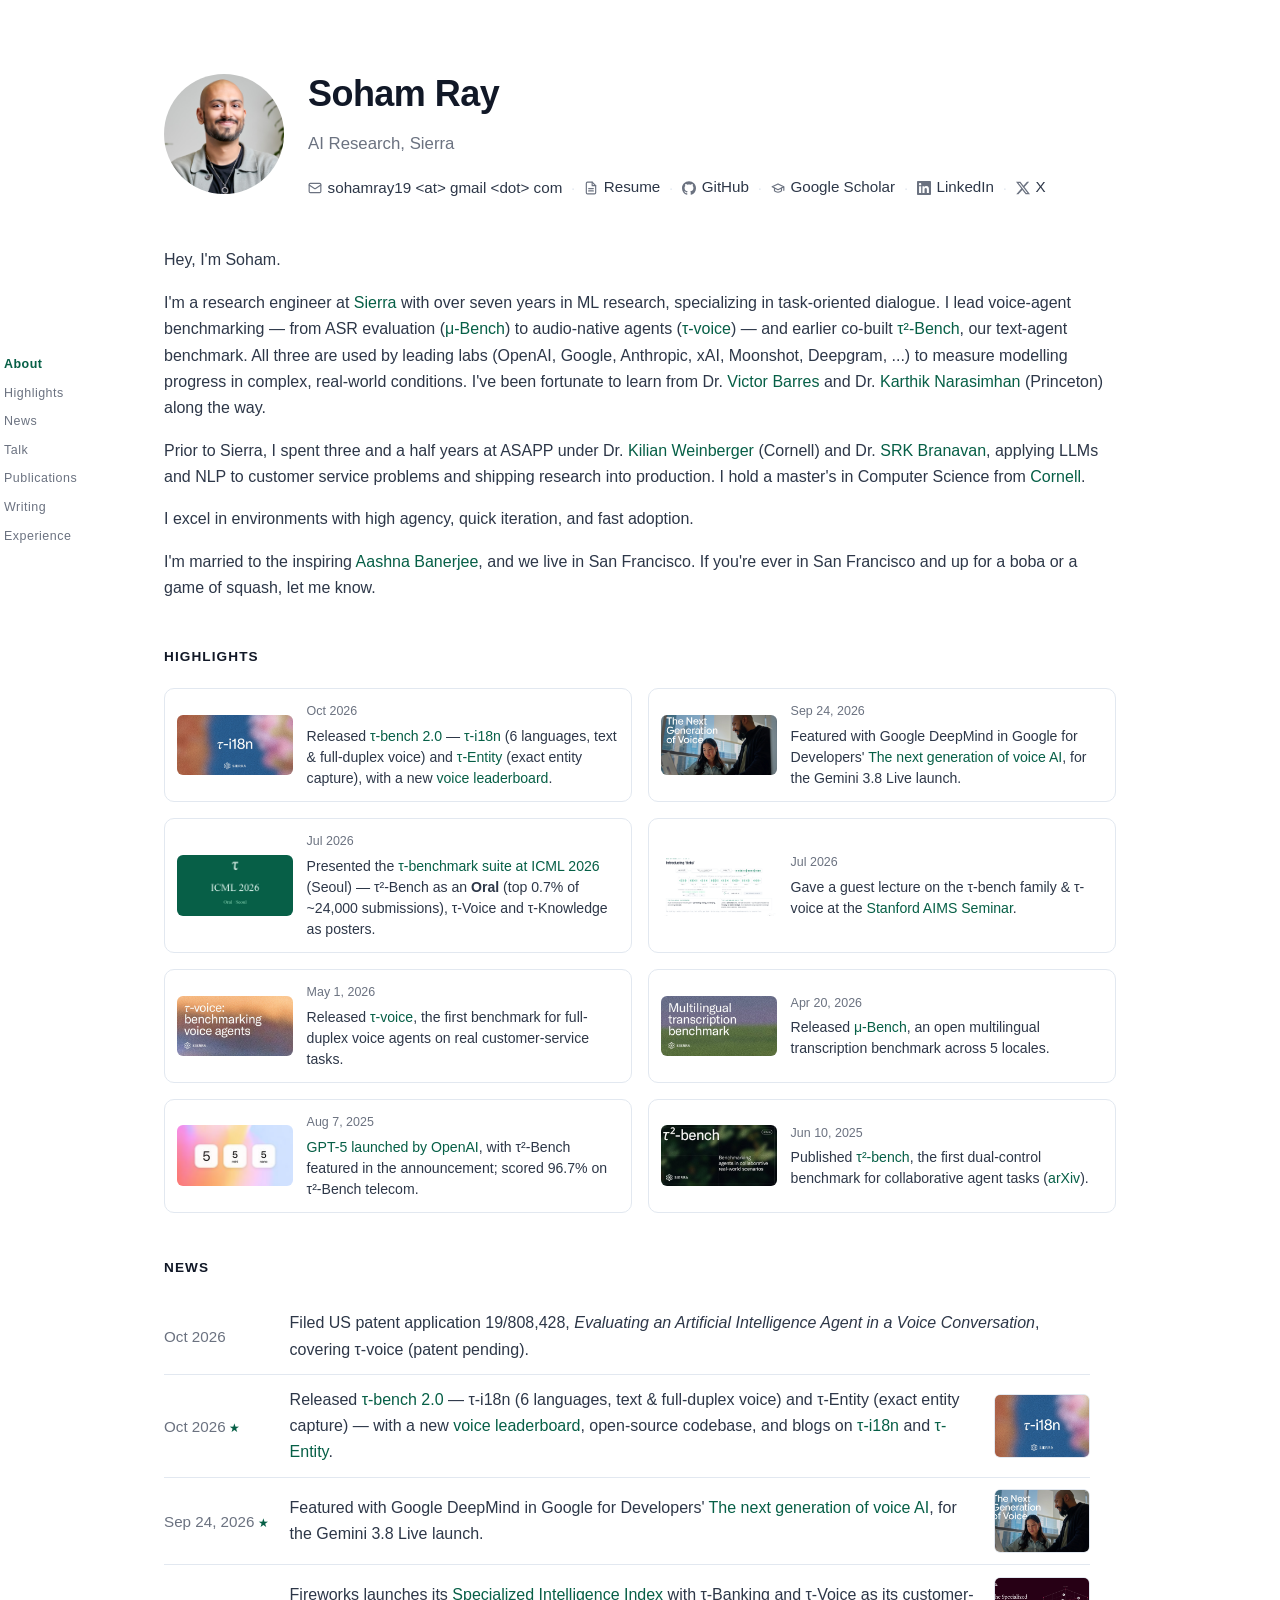
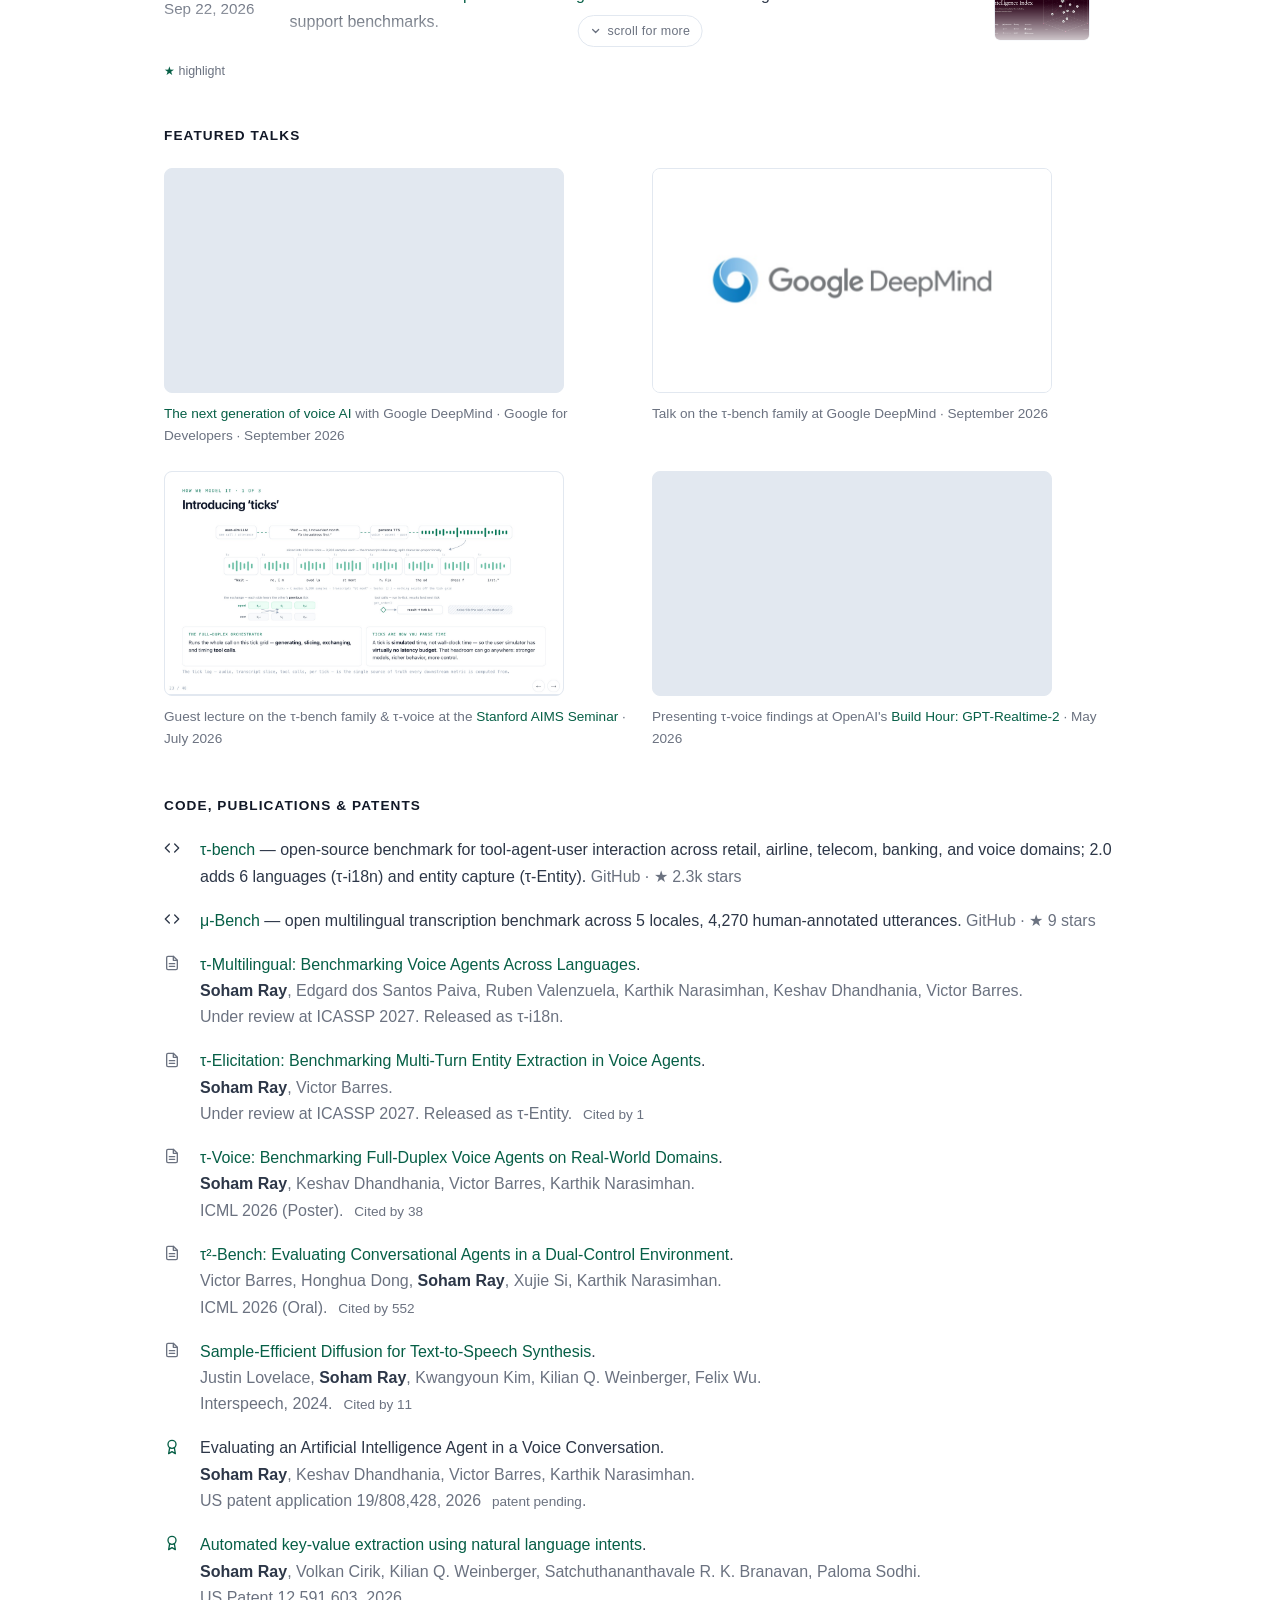
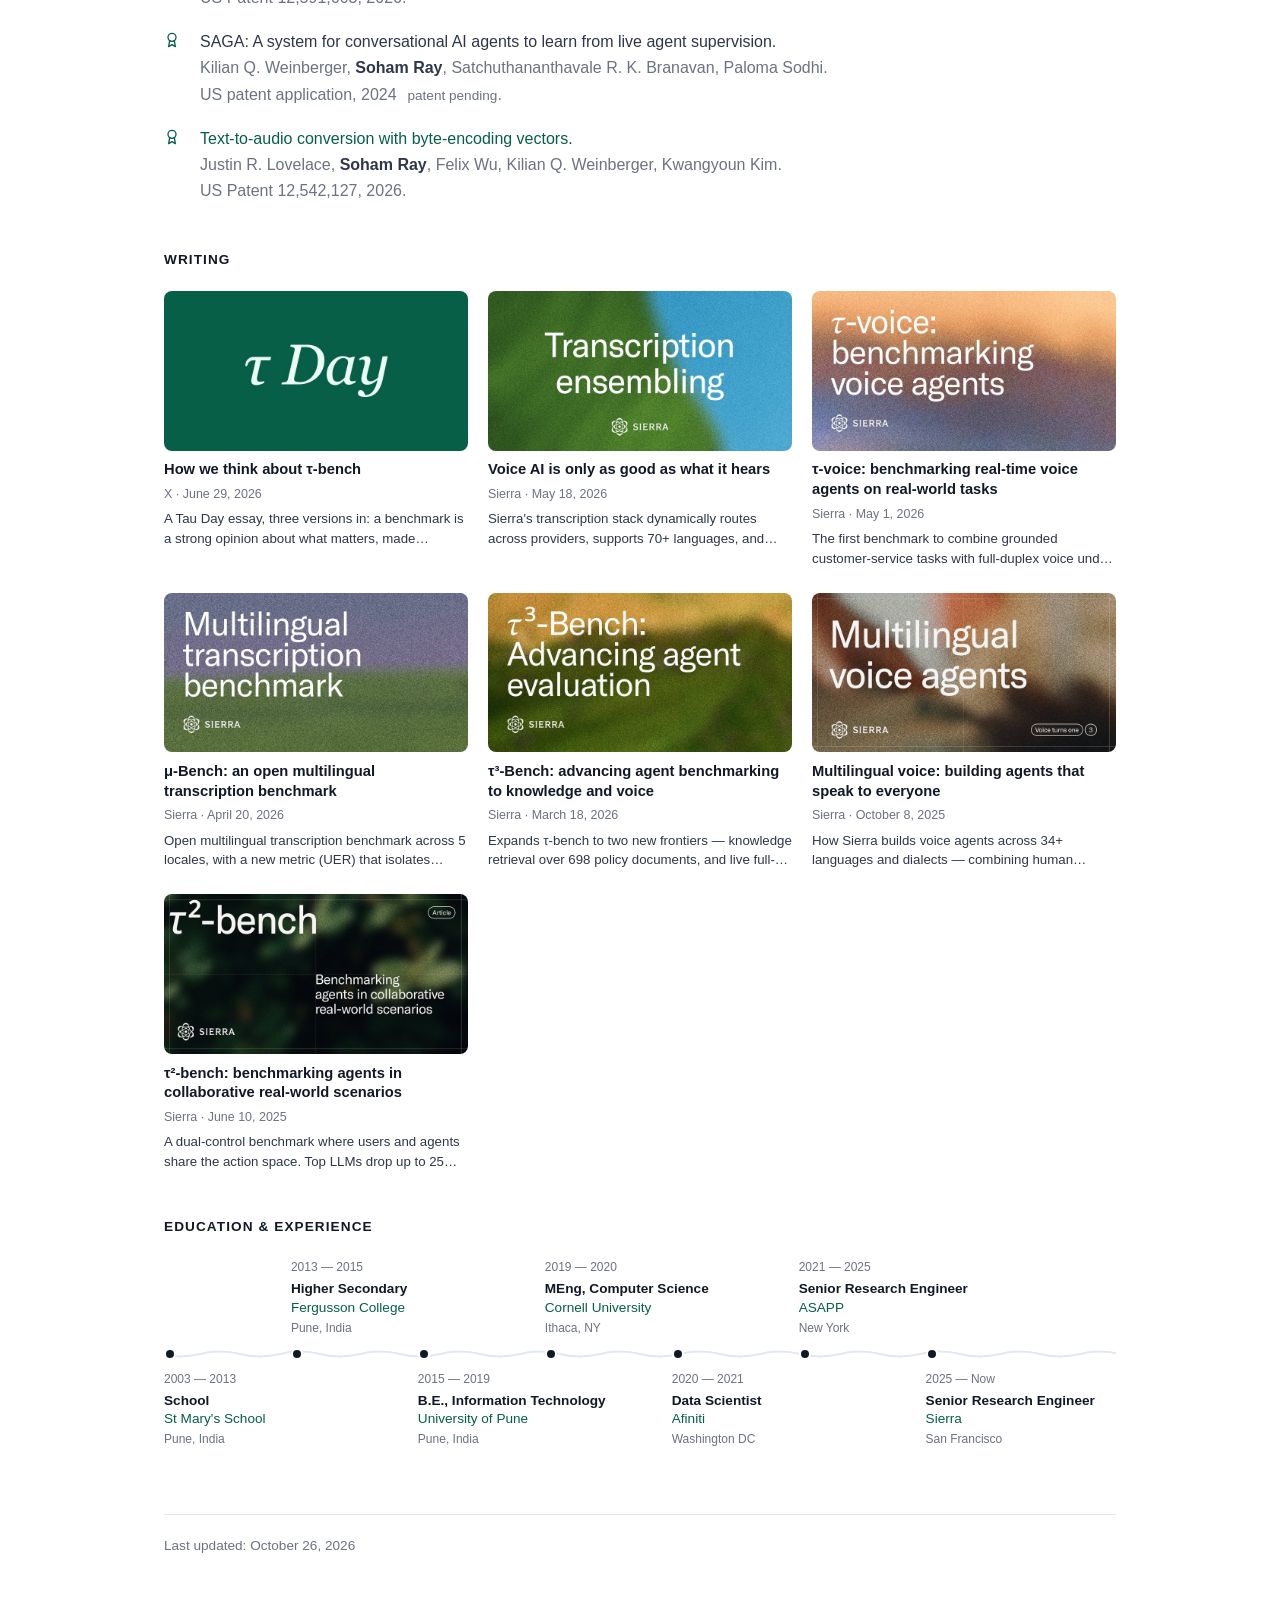
==== commit 94faadb3: "Oct 2026 update: τ-bench 2.0, DeepMind talk + video, τ-voice patent, new resume - News: τ-voice pate" ====
--- a/index.html
+++ b/index.html
@@ -65,7 +65,7 @@
     }
     </script>
 
-    <link rel="stylesheet" href="styles.css?v=2026-07-09i" />
+    <link rel="stylesheet" href="styles.css?v=2026-10-26b" />
   </head>
   <body>
     <nav class="toc" aria-label="Contents">
@@ -157,6 +157,20 @@
         <h2>Highlights</h2>
         <div class="hl-grid">
           <article class="hl-card">
+            <a class="hl-thumb" href="https://sierra.ai/blog/tau-i18n" aria-label="τ-bench 2.0: τ-i18n and τ-Entity"><img src="assets/highlights/tau-i18n_thumb.jpg" alt="τ-i18n" loading="lazy"/></a>
+            <div class="hl-body">
+              <span class="date">Oct 2026</span>
+              <p class="event">Released <a href="https://github.com/sierra-research/tau2-bench/releases/tag/v2.0.0">τ-bench 2.0</a> — <a href="https://sierra.ai/blog/tau-i18n">τ-i18n</a> (6 languages, text &amp; full-duplex voice) and <a href="https://sierra.ai/blog/tau-entity-can-voice-agents-get-the-details-right">τ-Entity</a> (exact entity capture), with a new <a href="https://taubench.com">voice leaderboard</a>.</p>
+            </div>
+          </article>
+          <article class="hl-card">
+            <a class="hl-thumb" href="https://www.youtube.com/watch?v=-G431WC_-RM" aria-label="Google DeepMind × Sierra voice AI video"><img src="assets/highlights/gdm-voice-video_thumb.jpg" alt="The next generation of voice AI with Google DeepMind and Sierra AI" loading="lazy"/></a>
+            <div class="hl-body">
+              <span class="date">Sep 24, 2026</span>
+              <p class="event">Featured with Google DeepMind in Google for Developers' <a href="https://www.youtube.com/watch?v=-G431WC_-RM">The next generation of voice AI</a>, for the Gemini 3.8 Live launch.</p>
+            </div>
+          </article>
+          <article class="hl-card">
             <a class="hl-thumb" href="https://www.linkedin.com/posts/sierra_next-week-at-icml-2026-check-out-alexandra-activity-7478136609926799360-owX1" aria-label="ICML 2026"><img src="assets/highlights/icml-2026_thumb.jpg" alt="ICML 2026" loading="lazy"/></a>
             <div class="hl-body">
               <span class="date">Jul 2026</span>
@@ -171,24 +185,10 @@
             </div>
           </article>
           <article class="hl-card">
-            <a class="hl-thumb" href="https://www.youtube.com/watch?v=qGS9Ghnq1RU" aria-label="OpenAI Build Hour"><img src="assets/highlights/openai-build-hour_thumb.jpg" alt="OpenAI Build Hour" loading="lazy"/></a>
-            <div class="hl-body">
-              <span class="date">May 13, 2026</span>
-              <p class="event">Featured in OpenAI's <a href="https://www.youtube.com/watch?v=qGS9Ghnq1RU">Build Hour: GPT-Realtime-2</a>, presenting τ-voice findings.</p>
-            </div>
-          </article>
-          <article class="hl-card">
             <a class="hl-thumb" href="https://sierra.ai/blog/tau-voice-benchmarking-real-time-voice-agents-on-real-world-tasks" aria-label="τ-voice"><img src="assets/highlights/tau-voice_thumb.jpg" alt="τ-voice" loading="lazy"/></a>
             <div class="hl-body">
               <span class="date">May 1, 2026</span>
               <p class="event">Released <a href="https://sierra.ai/blog/tau-voice-benchmarking-real-time-voice-agents-on-real-world-tasks">τ-voice</a>, the first benchmark for full-duplex voice agents on real customer-service tasks.</p>
-            </div>
-          </article>
-          <article class="hl-card">
-            <a class="hl-thumb" href="https://x.com/xai/status/2047441173569216721" aria-label="xAI Grok Voice"><img src="assets/highlights/xai-grok-voice_thumb.jpg" alt="xAI Grok Voice" loading="lazy"/></a>
-            <div class="hl-body">
-              <span class="date">Apr 23, 2026</span>
-              <p class="event">xAI announced <a href="https://x.com/xai/status/2047441173569216721">Grok Voice Think Fast 1.0</a> — top spot on the τ-voice leaderboard (418M views).</p>
             </div>
           </article>
           <article class="hl-card">
@@ -220,6 +220,34 @@
         <div class="timeline-wrap">
           <div class="timeline-scroll">
             <ul class="timeline">
+            <li>
+              <span class="date">Oct 2026</span>
+              <span class="event">Filed US patent application 19/808,428, <em>Evaluating an Artificial Intelligence Agent in a Voice Conversation</em>, covering τ-voice (patent pending).</span>
+            </li>
+            <li class="milestone">
+              <span class="date">Oct 2026</span>
+              <span class="event">Released <a href="https://github.com/sierra-research/tau2-bench/releases/tag/v2.0.0">τ-bench 2.0</a> — τ-i18n (6 languages, text &amp; full-duplex voice) and τ-Entity (exact entity capture) — with a new <a href="https://taubench.com">voice leaderboard</a>, open-source codebase, and blogs on <a href="https://sierra.ai/blog/tau-i18n">τ-i18n</a> and <a href="https://sierra.ai/blog/tau-entity-can-voice-agents-get-the-details-right">τ-Entity</a>.</span>
+              <a class="thumb-link" href="https://sierra.ai/blog/tau-i18n" aria-label="τ-i18n"><img class="thumb" src="assets/highlights/tau-i18n_thumb.jpg" alt="τ-i18n" loading="lazy"/></a>
+            </li>
+            <li class="milestone">
+              <span class="date">Sep 24, 2026</span>
+              <span class="event">Featured with Google DeepMind in Google for Developers' <a href="https://www.youtube.com/watch?v=-G431WC_-RM">The next generation of voice AI</a>, for the Gemini 3.8 Live launch.</span>
+              <a class="thumb-link" href="https://www.youtube.com/watch?v=-G431WC_-RM" aria-label="Google DeepMind × Sierra voice AI video"><img class="thumb" src="assets/highlights/gdm-voice-video_thumb.jpg" alt="Google DeepMind × Sierra voice AI video" loading="lazy"/></a>
+            </li>
+            <li>
+              <span class="date">Sep 22, 2026</span>
+              <span class="event">Fireworks launches its <a href="https://fireworks.ai/blog/introducing-the-specialized-intelligence-index">Specialized Intelligence Index</a> with τ-Banking and τ-Voice as its customer-support benchmarks.</span>
+              <a class="thumb-link" href="https://fireworks.ai/blog/introducing-the-specialized-intelligence-index" aria-label="Fireworks Specialized Intelligence Index"><img class="thumb" src="assets/highlights/fireworks-index_thumb.jpg" alt="Fireworks Specialized Intelligence Index" loading="lazy"/></a>
+            </li>
+            <li>
+              <span class="date">Sep 2026</span>
+              <span class="event">Published <a href="https://arxiv.org/abs/2609.35820">τ-Multilingual</a> and <a href="https://arxiv.org/abs/2609.13602">τ-Elicitation</a>, the papers behind τ-i18n and τ-Entity (under review at ICASSP 2027).</span>
+            </li>
+            <li>
+              <span class="date">Sep 1, 2026</span>
+              <span class="event">Gave a talk on the τ-bench family at Google DeepMind.</span>
+              <span class="thumb-link"><img class="thumb" src="assets/highlights/deepmind_thumb.jpg" alt="Google DeepMind" loading="lazy"/></span>
+            </li>
             <li>
               <span class="date">Jul 2026</span>
               <span class="event">Gave a guest lecture on the τ-bench family &amp; τ-voice at the <a href="https://taubench.com/talks/stanford-aims-tau.html">Stanford AIMS Seminar</a>.</span>
@@ -383,6 +411,23 @@
       <section id="talk">
         <h2>Featured Talks</h2>
         <div class="talk-grid">
+          <div>
+            <div class="video-embed">
+              <iframe
+                src="https://www.youtube-nocookie.com/embed/-G431WC_-RM"
+                title="The next generation of voice AI with Google DeepMind and Sierra AI"
+                loading="lazy"
+                allow="accelerometer; autoplay; clipboard-write; encrypted-media; gyroscope; picture-in-picture; web-share"
+                allowfullscreen></iframe>
+            </div>
+            <p class="video-caption"><a href="https://www.youtube.com/watch?v=-G431WC_-RM">The next generation of voice AI</a> with Google DeepMind · Google for Developers · September 2026</p>
+          </div>
+          <div>
+            <div class="video-embed">
+              <img src="assets/highlights/deepmind_thumb.jpg" alt="Google DeepMind" loading="lazy"/>
+            </div>
+            <p class="video-caption">Talk on the τ-bench family at Google DeepMind · September 2026</p>
+          </div>
           <div>
             <div class="video-embed">
               <a href="https://taubench.com/talks/stanford-aims-tau.html" aria-label="Stanford AIMS Seminar slides"><img src="assets/highlights/stanford-aims_thumb.jpg" alt="Stanford AIMS Seminar: the τ-bench family and τ-voice — Introducing 'ticks' slide" loading="lazy"/></a>
@@ -411,8 +456,8 @@
               <svg viewBox="0 0 24 24" fill="none" stroke="currentColor" stroke-width="2" stroke-linecap="round" stroke-linejoin="round"><polyline points="16 18 22 12 16 6"/><polyline points="8 6 2 12 8 18"/></svg>
             </span>
             <div class="pub-body">
-              <a href="https://github.com/sierra-research/tau2-bench">τ²-bench</a> — open-source benchmark for tool-agent-user interaction across retail, airline, telecom, and voice domains.
-              <span class="venue">GitHub · ★ 1.5k stars</span>
+              <a href="https://github.com/sierra-research/tau2-bench">τ-bench</a> — open-source benchmark for tool-agent-user interaction across retail, airline, telecom, banking, and voice domains; 2.0 adds 6 languages (τ-i18n) and entity capture (τ-Entity).
+              <span class="venue">GitHub · ★ 2.3k stars</span>
             </div>
           </li>
           <li class="pub-code">
@@ -429,9 +474,9 @@
               <svg viewBox="0 0 24 24" fill="none" stroke="currentColor" stroke-width="2" stroke-linecap="round" stroke-linejoin="round"><path d="M14 2H6a2 2 0 0 0-2 2v16a2 2 0 0 0 2 2h12a2 2 0 0 0 2-2V8z"/><polyline points="14 2 14 8 20 8"/><line x1="16" x2="8" y1="13" y2="13"/><line x1="16" x2="8" y1="17" y2="17"/></svg>
             </span>
             <div class="pub-body">
-              <a href="https://arxiv.org/abs/2603.13686">τ-Voice: Benchmarking Full-Duplex Voice Agents on Real-World Domains</a>.
-              <span class="authors"><strong>Soham Ray</strong>, Keshav Dhandhania, Victor Barres, Karthik Narasimhan.</span>
-              <span class="venue">ICML 2026 (Poster). <span class="cites">Cited by 5</span></span>
+              <a href="https://arxiv.org/abs/2609.35820">τ-Multilingual: Benchmarking Voice Agents Across Languages</a>.
+              <span class="authors"><strong>Soham Ray</strong>, Edgard dos Santos Paiva, Ruben Valenzuela, Karthik Narasimhan, Keshav Dhandhania, Victor Barres.</span>
+              <span class="venue">Under review at ICASSP 2027. Released as τ-i18n.</span>
             </div>
           </li>
           <li class="pub-paper">
@@ -439,9 +484,9 @@
               <svg viewBox="0 0 24 24" fill="none" stroke="currentColor" stroke-width="2" stroke-linecap="round" stroke-linejoin="round"><path d="M14 2H6a2 2 0 0 0-2 2v16a2 2 0 0 0 2 2h12a2 2 0 0 0 2-2V8z"/><polyline points="14 2 14 8 20 8"/><line x1="16" x2="8" y1="13" y2="13"/><line x1="16" x2="8" y1="17" y2="17"/></svg>
             </span>
             <div class="pub-body">
-              <a href="https://arxiv.org/abs/2506.07982">τ²-Bench: Evaluating Conversational Agents in a Dual-Control Environment</a>.
-              <span class="authors">Victor Barres, Honghua Dong, <strong>Soham Ray</strong>, Xujie Si, Karthik Narasimhan.</span>
-              <span class="venue">ICML 2026 (Oral). <span class="cites">Cited by 310</span></span>
+              <a href="https://arxiv.org/abs/2609.13602">τ-Elicitation: Benchmarking Multi-Turn Entity Extraction in Voice Agents</a>.
+              <span class="authors"><strong>Soham Ray</strong>, Victor Barres.</span>
+              <span class="venue">Under review at ICASSP 2027. Released as τ-Entity. <span class="cites">Cited by 1</span></span>
             </div>
           </li>
           <li class="pub-paper">
@@ -449,9 +494,39 @@
               <svg viewBox="0 0 24 24" fill="none" stroke="currentColor" stroke-width="2" stroke-linecap="round" stroke-linejoin="round"><path d="M14 2H6a2 2 0 0 0-2 2v16a2 2 0 0 0 2 2h12a2 2 0 0 0 2-2V8z"/><polyline points="14 2 14 8 20 8"/><line x1="16" x2="8" y1="13" y2="13"/><line x1="16" x2="8" y1="17" y2="17"/></svg>
             </span>
             <div class="pub-body">
+              <a href="https://arxiv.org/abs/2603.13686">τ-Voice: Benchmarking Full-Duplex Voice Agents on Real-World Domains</a>.
+              <span class="authors"><strong>Soham Ray</strong>, Keshav Dhandhania, Victor Barres, Karthik Narasimhan.</span>
+              <span class="venue">ICML 2026 (Poster). <span class="cites">Cited by 38</span></span>
+            </div>
+          </li>
+          <li class="pub-paper">
+            <span class="pub-icon" aria-label="Paper" title="Paper">
+              <svg viewBox="0 0 24 24" fill="none" stroke="currentColor" stroke-width="2" stroke-linecap="round" stroke-linejoin="round"><path d="M14 2H6a2 2 0 0 0-2 2v16a2 2 0 0 0 2 2h12a2 2 0 0 0 2-2V8z"/><polyline points="14 2 14 8 20 8"/><line x1="16" x2="8" y1="13" y2="13"/><line x1="16" x2="8" y1="17" y2="17"/></svg>
+            </span>
+            <div class="pub-body">
+              <a href="https://arxiv.org/abs/2506.07982">τ²-Bench: Evaluating Conversational Agents in a Dual-Control Environment</a>.
+              <span class="authors">Victor Barres, Honghua Dong, <strong>Soham Ray</strong>, Xujie Si, Karthik Narasimhan.</span>
+              <span class="venue">ICML 2026 (Oral). <span class="cites">Cited by 552</span></span>
+            </div>
+          </li>
+          <li class="pub-paper">
+            <span class="pub-icon" aria-label="Paper" title="Paper">
+              <svg viewBox="0 0 24 24" fill="none" stroke="currentColor" stroke-width="2" stroke-linecap="round" stroke-linejoin="round"><path d="M14 2H6a2 2 0 0 0-2 2v16a2 2 0 0 0 2 2h12a2 2 0 0 0 2-2V8z"/><polyline points="14 2 14 8 20 8"/><line x1="16" x2="8" y1="13" y2="13"/><line x1="16" x2="8" y1="17" y2="17"/></svg>
+            </span>
+            <div class="pub-body">
               <a href="https://arxiv.org/abs/2409.03717">Sample-Efficient Diffusion for Text-to-Speech Synthesis</a>.
               <span class="authors">Justin Lovelace, <strong>Soham Ray</strong>, Kwangyoun Kim, Kilian Q. Weinberger, Felix Wu.</span>
               <span class="venue">Interspeech, 2024. <span class="cites">Cited by 11</span></span>
+            </div>
+          </li>
+          <li class="pub-patent">
+            <span class="pub-icon" aria-label="Patent" title="Patent">
+              <svg viewBox="0 0 24 24" fill="none" stroke="currentColor" stroke-width="2" stroke-linecap="round" stroke-linejoin="round"><circle cx="12" cy="8" r="6"/><path d="M15.477 12.89 17 22l-5-3-5 3 1.523-9.11"/></svg>
+            </span>
+            <div class="pub-body">
+              Evaluating an Artificial Intelligence Agent in a Voice Conversation.
+              <span class="authors"><strong>Soham Ray</strong>, Keshav Dhandhania, Victor Barres, Karthik Narasimhan.</span>
+              <span class="venue">US patent application 19/808,428, 2026 <span class="cites">patent pending</span>.</span>
             </div>
           </li>
           <li class="pub-patent">
@@ -621,7 +696,7 @@
       </section>
 
       <footer>
-        <p>Last updated: July 9, 2026</p>
+        <p>Last updated: October 26, 2026</p>
       </footer>
     </main>
     <script>
--- a/styles.css
+++ b/styles.css
@@ -549,14 +549,15 @@
 }
 
 .talk-grid {
-  display: flex;
-  flex-wrap: wrap;
+  display: grid;
+  grid-template-columns: repeat(2, minmax(0, 1fr));
   gap: 1.5rem;
 }
 
-.talk-grid > div {
-  flex: 1 1 300px;
-  max-width: 400px;
+@media (max-width: 640px) {
+  .talk-grid {
+    grid-template-columns: 1fr;
+  }
 }
 
 .video-caption {
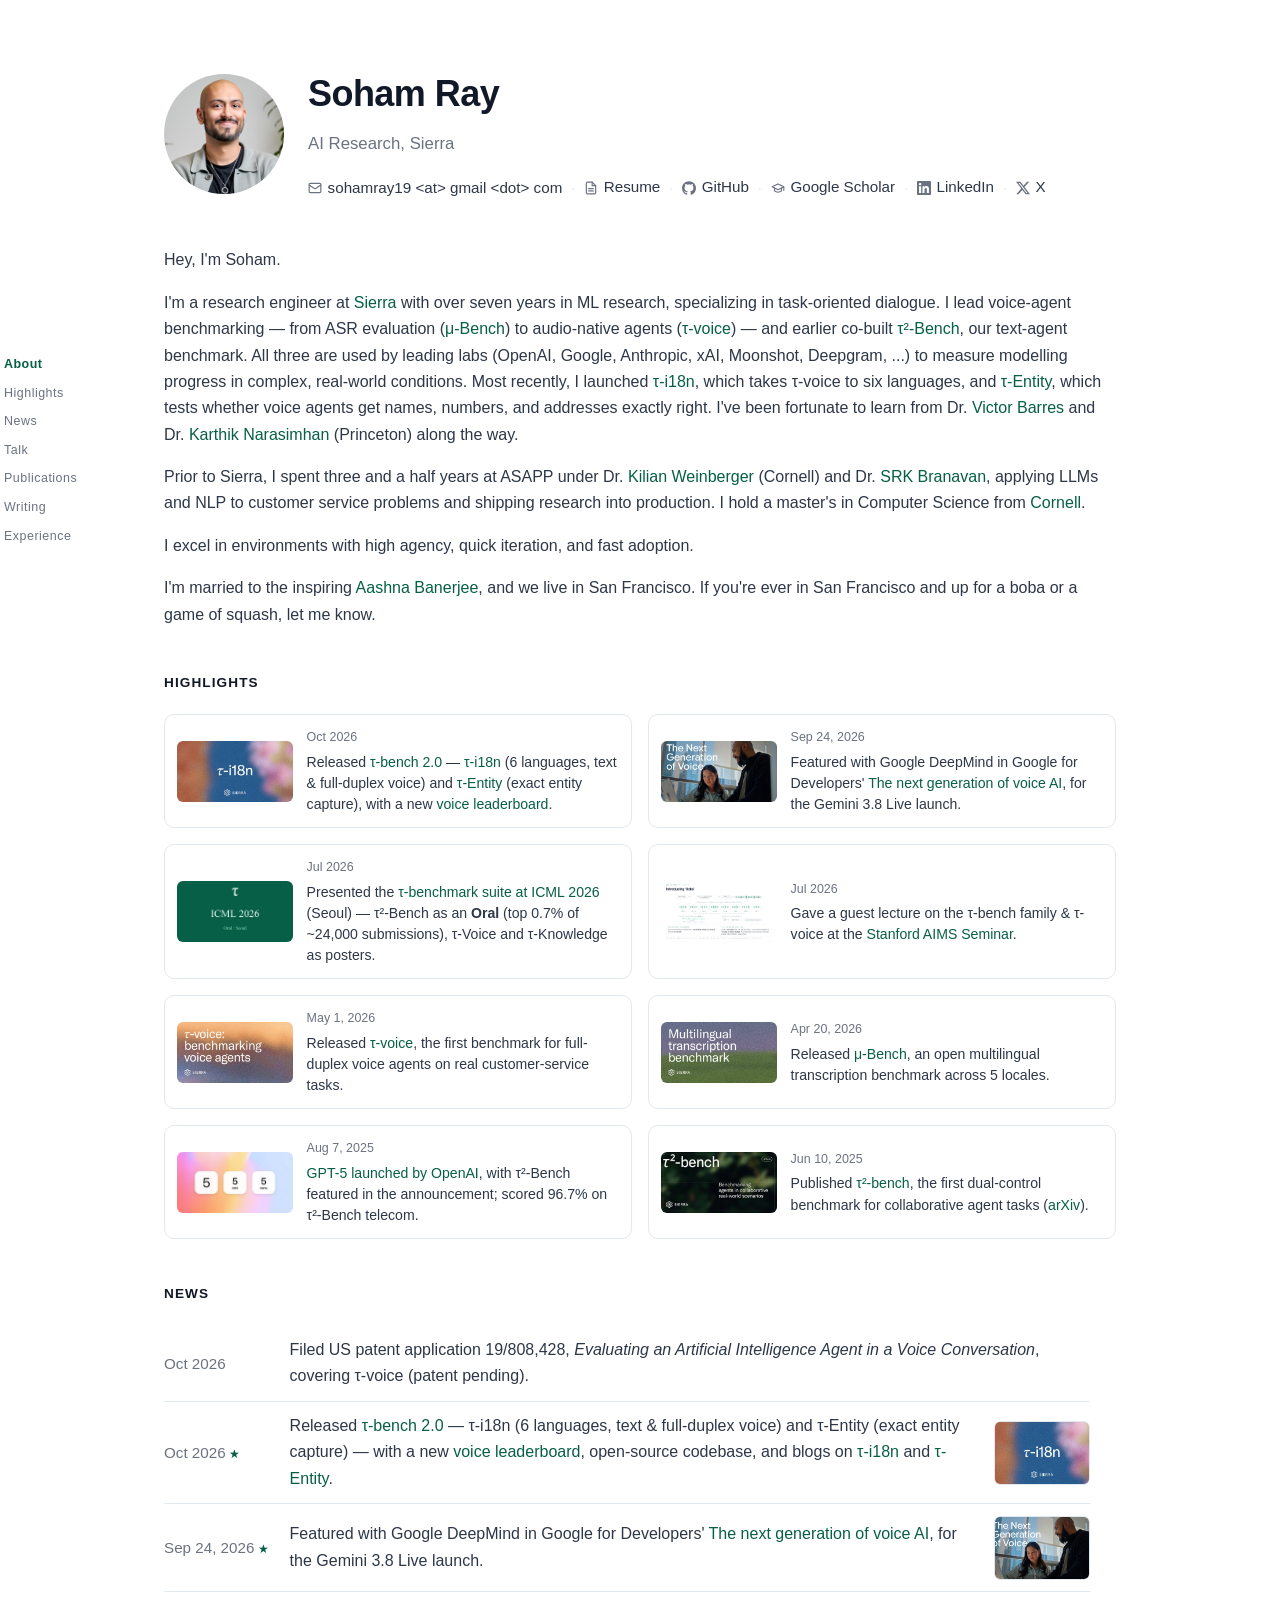
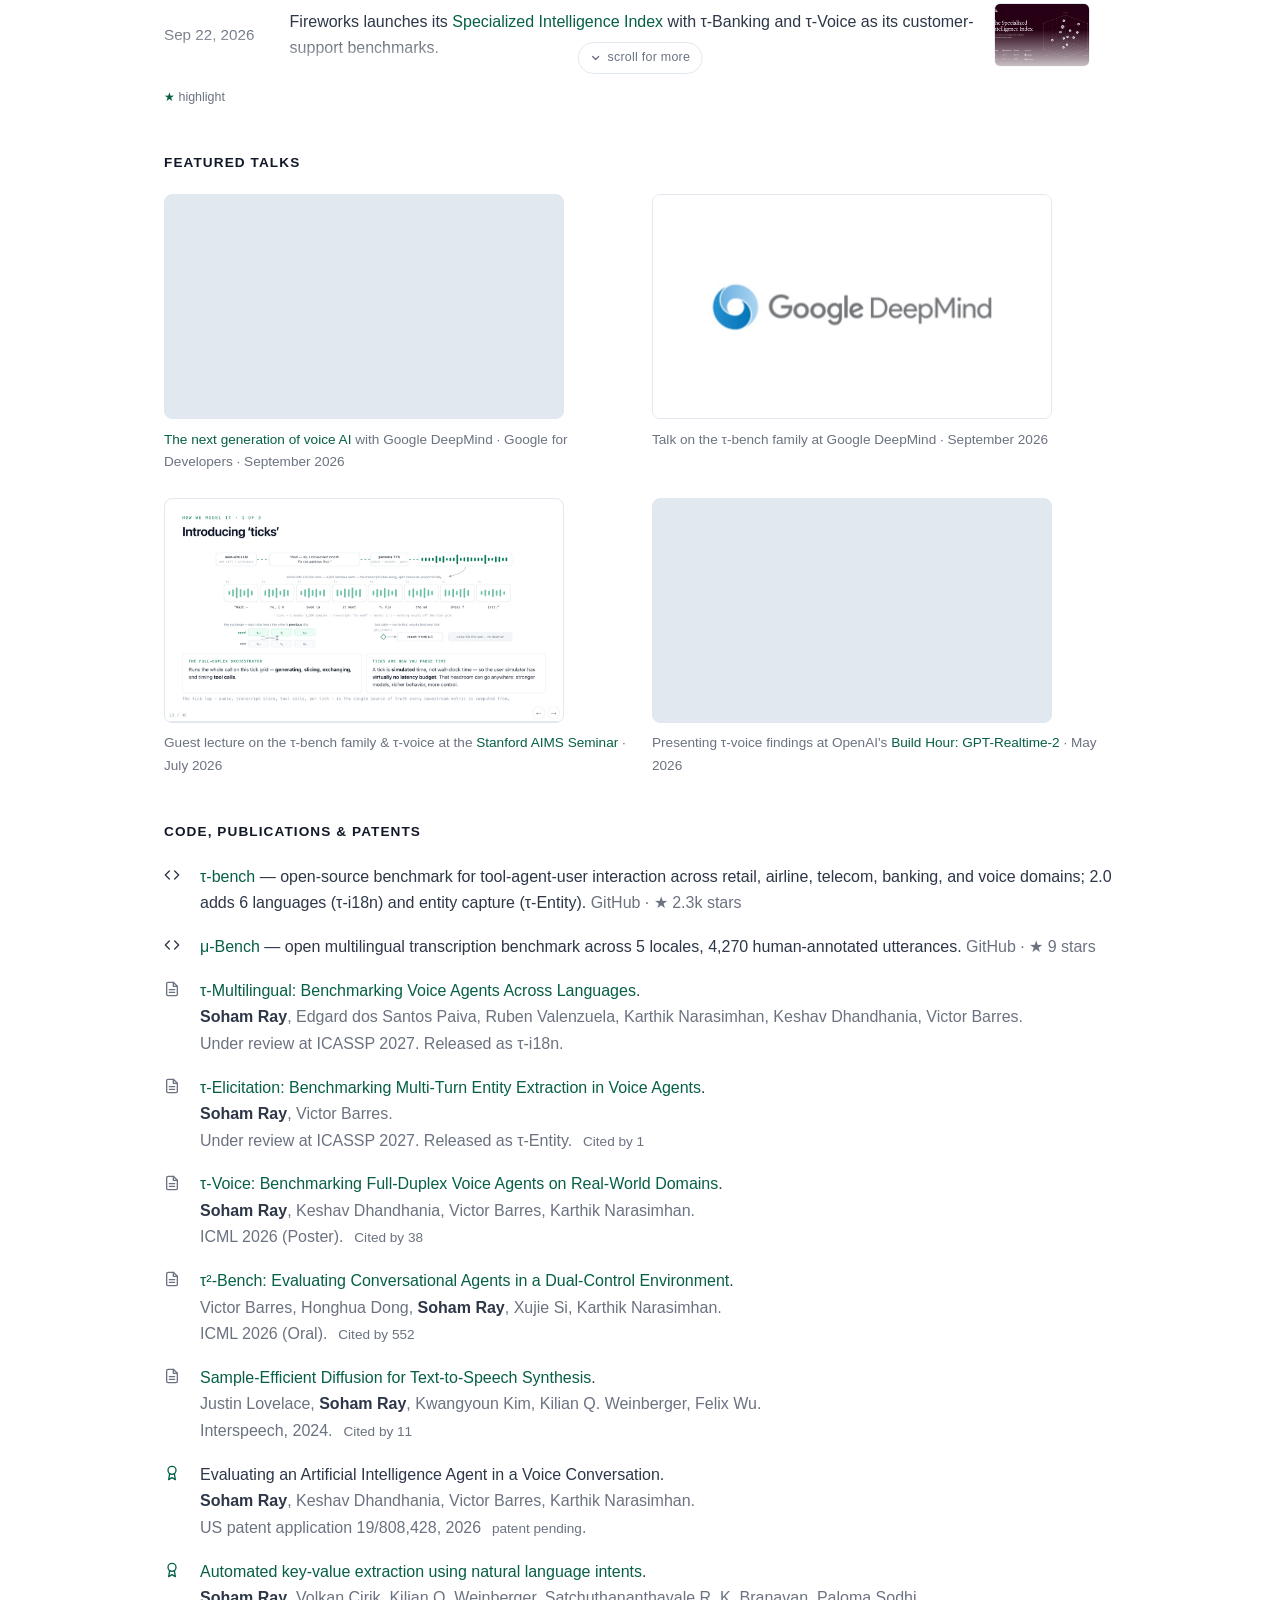
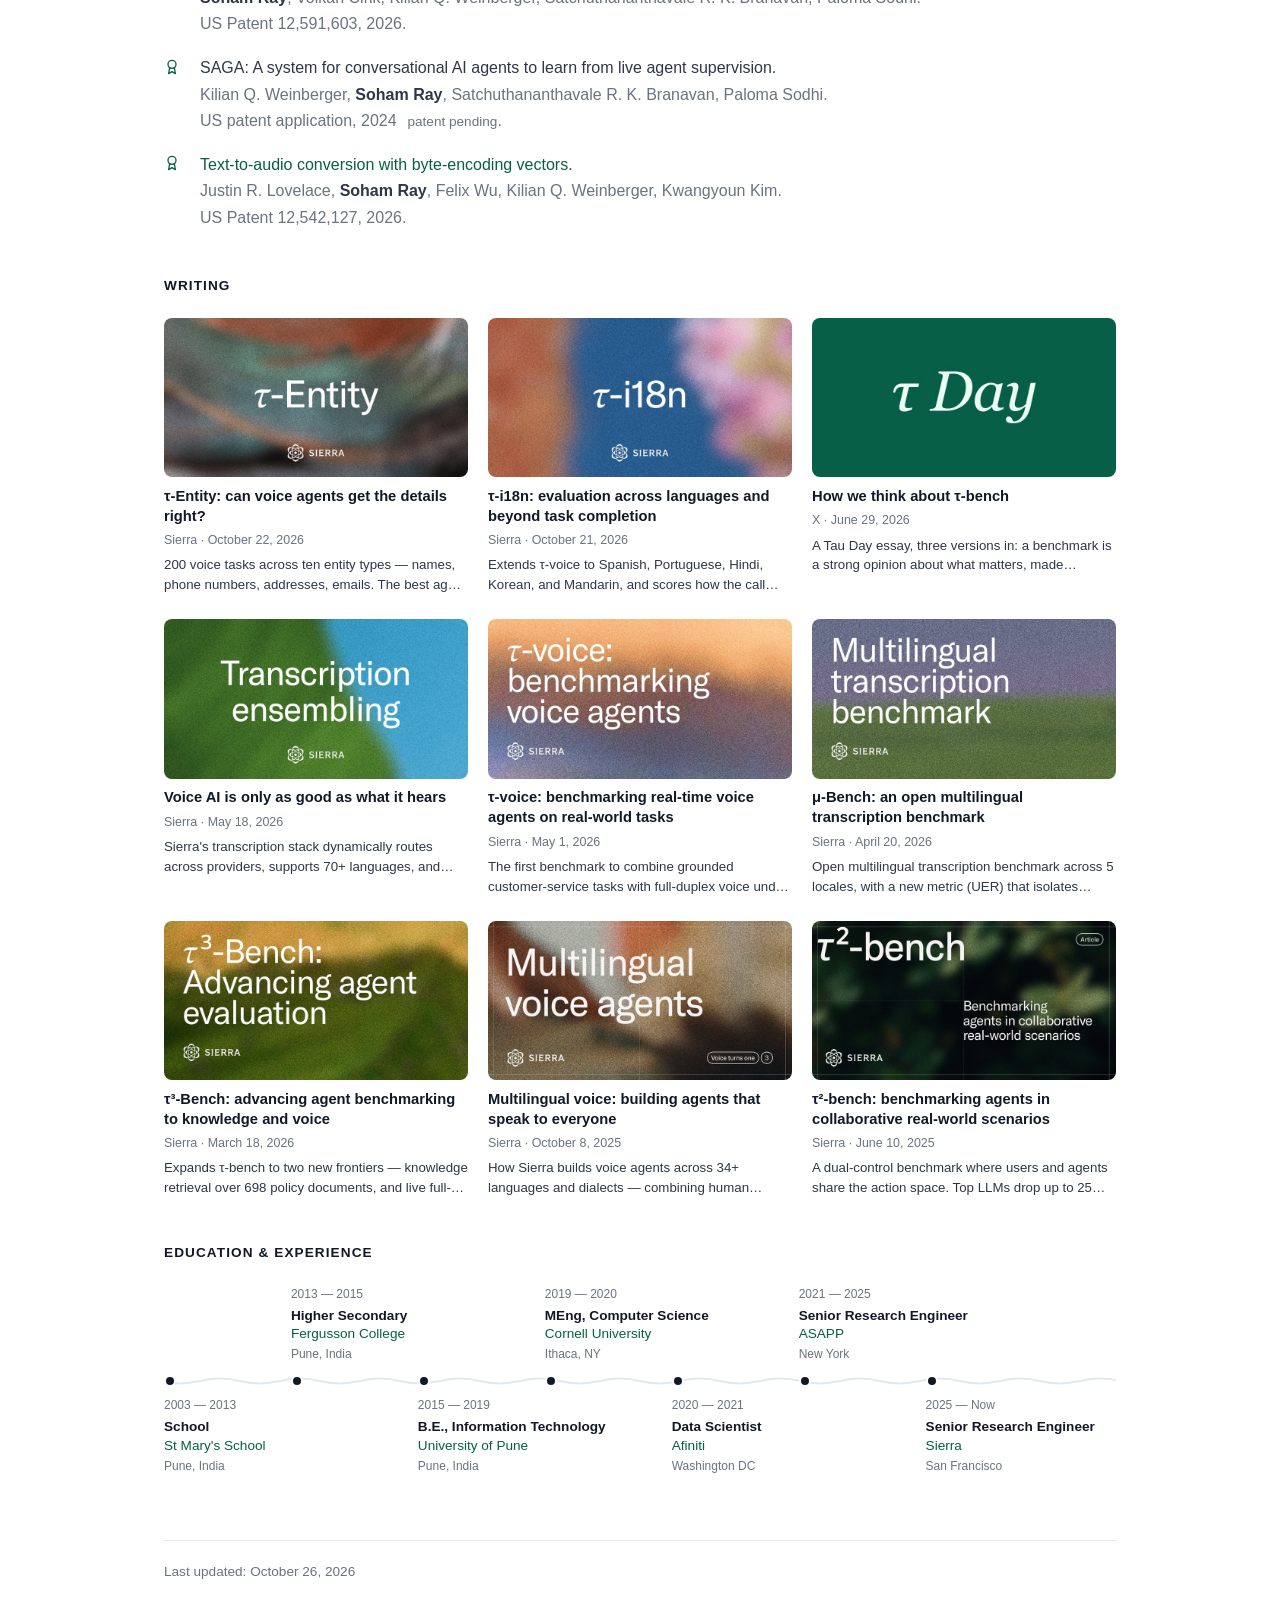
==== commit 9ba26fb6: "Writing: add τ-i18n and τ-Entity blogs; bio: one line on τ-i18n and τ-Entity Co-Authored-By: Claude " ====
--- a/index.html
+++ b/index.html
@@ -130,7 +130,13 @@
           <a href="https://github.com/sierra-research/tau2-bench">τ²-Bench</a>,
           our text-agent benchmark. All three are used by leading labs
           (OpenAI, Google, Anthropic, xAI, Moonshot, Deepgram, ...) to
-          measure modelling progress in complex, real-world conditions. I've
+          measure modelling progress in complex, real-world conditions. Most
+          recently, I launched
+          <a href="https://sierra.ai/blog/tau-i18n">τ-i18n</a>, which takes
+          τ-voice to six languages, and
+          <a href="https://sierra.ai/blog/tau-entity-can-voice-agents-get-the-details-right">τ-Entity</a>,
+          which tests whether voice agents get names, numbers, and addresses
+          exactly right. I've
           been fortunate to learn from
           Dr. <a href="https://scholar.google.com/citations?user=RpPIx5AAAAAJ&amp;hl=en">Victor Barres</a>
           and
@@ -565,6 +571,22 @@
       <section id="writing">
         <h2>Writing</h2>
         <div class="wr-grid">
+          <article class="wr-card">
+            <a class="wr-thumb" href="https://sierra.ai/blog/tau-entity-can-voice-agents-get-the-details-right" aria-label="τ-Entity: can voice agents get the details right?"><img src="assets/highlights/tau-entity_thumb.jpg" alt="τ-Entity: can voice agents get the details right?" loading="lazy"/></a>
+            <div class="wr-body">
+              <a class="wr-title" href="https://sierra.ai/blog/tau-entity-can-voice-agents-get-the-details-right">τ-Entity: can voice agents get the details right?</a>
+              <span class="meta">Sierra · October 22, 2026</span>
+              <p class="wr-desc">200 voice tasks across ten entity types — names, phone numbers, addresses, emails. The best agent captures the value in 60% of calls, but gets it right under every condition on only 34% of tasks.</p>
+            </div>
+          </article>
+          <article class="wr-card">
+            <a class="wr-thumb" href="https://sierra.ai/blog/tau-i18n" aria-label="τ-i18n: evaluation across languages and beyond task completion"><img src="assets/highlights/tau-i18n_thumb.jpg" alt="τ-i18n: evaluation across languages and beyond task completion" loading="lazy"/></a>
+            <div class="wr-body">
+              <a class="wr-title" href="https://sierra.ai/blog/tau-i18n">τ-i18n: evaluation across languages and beyond task completion</a>
+              <span class="meta">Sierra · October 21, 2026</span>
+              <p class="wr-desc">Extends τ-voice to Spanish, Portuguese, Hindi, Korean, and Mandarin, and scores how the call went — interaction and generation quality — not just whether the task got done.</p>
+            </div>
+          </article>
           <article class="wr-card">
             <a class="wr-thumb" href="https://x.com/sohmray/article/2071630956562379143" aria-label="How we think about τ-bench"><img src="assets/highlights/tau-day-essay_thumb.jpg" alt="How we think about τ-bench" loading="lazy"/></a>
             <div class="wr-body">
